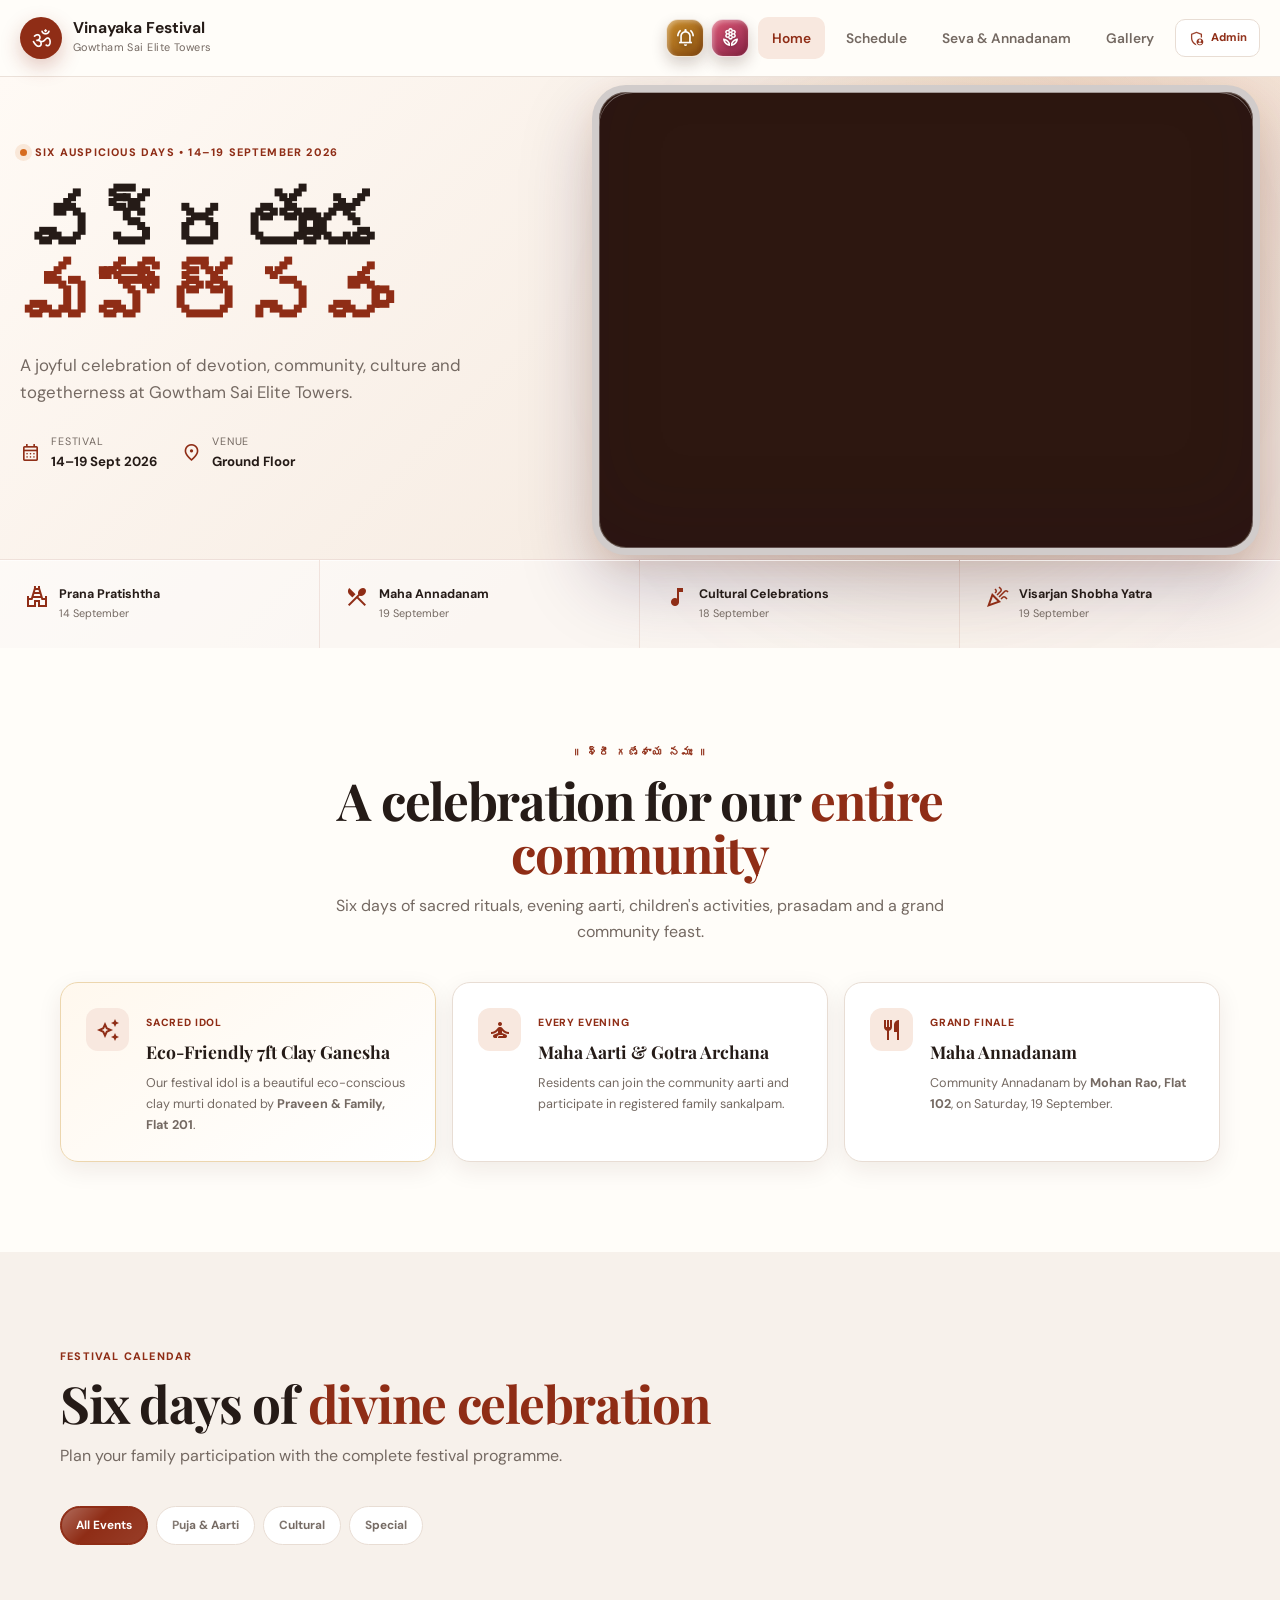
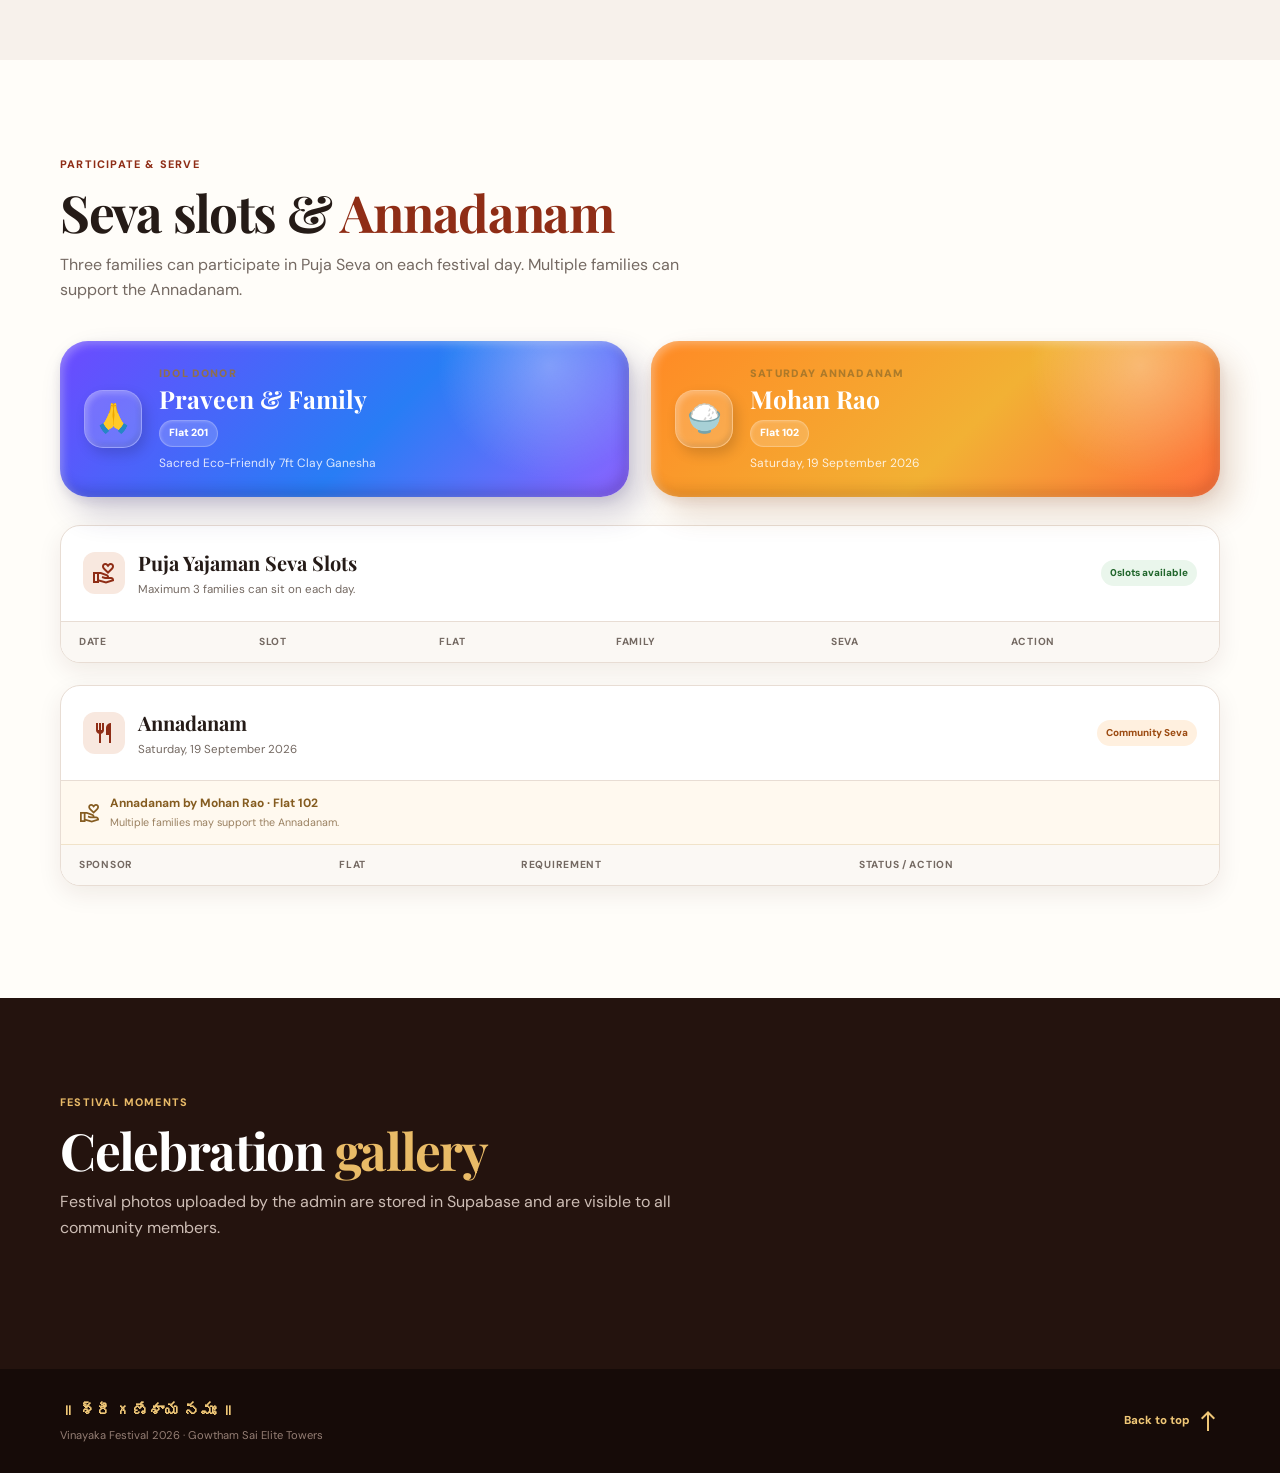
==== index.html @ fa771aa9 "new fiels with old changes" ====
<!DOCTYPE html>
<html lang="en">
<head>
  <meta charset="UTF-8">
  <meta name="viewport" content="width=device-width, initial-scale=1.0">
  <meta name="theme-color" content="#8f2d16">
  <meta name="description" content="Vinayaka Festival 2026 — Gowtham Sai Elite Towers">
  <title>Vinayaka Festival 2026 | Gowtham Sai Elite Towers</title>

  <link rel="preconnect" href="https://fonts.googleapis.com">
  <link rel="preconnect" href="https://fonts.gstatic.com" crossorigin>

  <link href="https://fonts.googleapis.com/css2?family=DM+Sans:wght@400;500;600;700;800&family=Playfair+Display:wght@600;700;800&display=swap" rel="stylesheet">

  <link href="https://fonts.googleapis.com/css2?family=Material+Symbols+Outlined:opsz,wght,FILL,GRAD@20..48,300..700,0..1,0" rel="stylesheet">

  <link rel="stylesheet" href="style.css?v=20260907-4">

  <!-- Supabase -->
  <script src="https://cdn.jsdelivr.net/npm/@supabase/supabase-js@2"></script>
</head>

<body>

<div id="toastContainer" class="toast-container"></div>

<!-- ================= HEADER ================= -->

<header class="site-header" id="top">

  <div class="header-inner">

    <a class="brand" href="#home">
      <span class="brand-mark">ॐ</span>

      <span>
        <strong>Vinayaka Festival</strong>
        <small>Gowtham Sai Elite Towers</small>
      </span>
    </a>

    <nav class="desktop-nav">

      <div class="header-fx-controls" aria-label="Festival effects">
        <button id="templeBellBtn" class="festival-fx-btn bell-fx-btn" type="button" aria-label="Ring temple bell" title="Ring temple bell" onclick="ringTempleBell()">
          <span class="material-symbols-outlined">notifications_active</span>
          <span class="fx-tooltip">Ring Bell</span>
        </button>
        <button id="flowerBtn" class="festival-fx-btn flower-fx-btn" type="button" aria-label="Scatter flowers" title="Scatter flowers" onclick="scatterFlowers()">
          <span class="material-symbols-outlined">local_florist</span>
          <span class="fx-tooltip">Scatter Flowers</span>
        </button>
      </div>

      <a class="nav-link active" href="#home">Home</a>
      <a class="nav-link" href="#schedule">Schedule</a>
      <a class="nav-link" href="#puja-annadanam">Seva & Annadanam</a>
      <a class="nav-link" href="#gallery">Gallery</a>

      <button
        id="adminLoginBtn"
        class="admin-login-btn"
        type="button"
        onclick="openAdminLoginModal()">
        <span class="material-symbols-outlined">admin_panel_settings</span>
        Admin
      </button>

      <button
        id="adminLogoutBtn"
        class="admin-login-btn admin-logout"
        type="button"
        onclick="adminLogout()"
        style="display:none;">
        <span class="material-symbols-outlined">logout</span>
        Logout
      </button>

    </nav>

    <button
      id="mobileMenuBtn"
      class="icon-btn mobile-menu-btn"
      type="button"
      aria-label="Open menu"
      aria-expanded="false">

      <span id="menuIcon" class="material-symbols-outlined">menu</span>

    </button>

  </div>

  <div id="mobileDrawer" class="mobile-drawer">

    <a href="#home">Home</a>
    <a href="#schedule">Schedule</a>
    <a href="#puja-annadanam">Seva & Annadanam</a>
    <a href="#gallery">Gallery</a>

    <button
      id="mobileAdminBtn"
      class="mobile-admin-btn"
      onclick="openAdminLoginModal()">

      <span class="material-symbols-outlined">admin_panel_settings</span>
      Admin Login

    </button>

  </div>

</header>


<!-- ================= MAIN ================= -->

<main>

<!-- ================= HERO ================= -->

<section id="home" class="hero-section">

  <div class="hero-shell">

    <div class="hero-copy">

      <span class="eyebrow">
        <span class="live-dot"></span>
        Six auspicious days • 14–19 September 2026
      </span>

      <h1>
        వక్రతుండ
        <span>మహోత్సవం</span>
      </h1>

      <p class="hero-lead">
        A joyful celebration of devotion, community, culture and togetherness
        at Gowtham Sai Elite Towers.
      </p>

      <div class="hero-info-row">

        <div class="hero-info">
          <span class="material-symbols-outlined">calendar_month</span>

          <div>
            <small>Festival</small>
            <strong>14–19 Sept 2026</strong>
          </div>
        </div>

        <div class="hero-info">
          <span class="material-symbols-outlined">location_on</span>

          <div>
            <small>Venue</small>
            <strong>Ground Floor</strong>
          </div>
        </div>

      </div>



    </div>


    <div class="hero-visual">

      <div class="hero-glow"></div>

      <div class="slideshow" aria-label="Festival highlights">

        <div id="slideshowTrack" class="slideshow-track"></div>

        <button
          id="slideshowPrev"
          class="slide-control prev"
          type="button"
          aria-label="Previous slide">

          <span class="material-symbols-outlined">chevron_left</span>

        </button>

        <button
          id="slideshowNext"
          class="slide-control next"
          type="button"
          aria-label="Next slide">

          <span class="material-symbols-outlined">chevron_right</span>

        </button>

        <div id="slideshowDots" class="slideshow-dots"></div>

      </div>

    </div>

  </div>


  <div class="hero-strip">

    <div>
      <span class="material-symbols-outlined">temple_hindu</span>
      <strong>Prana Pratishtha</strong>
      <small>14 September</small>
    </div>

    <div>
      <span class="material-symbols-outlined">local_dining</span>
      <strong>Maha Annadanam</strong>
      <small>19 September</small>
    </div>

    <div>
      <span class="material-symbols-outlined">music_note</span>
      <strong>Cultural Celebrations</strong>
      <small>18 September</small>
    </div>

    <div>
      <span class="material-symbols-outlined">celebration</span>
      <strong>Visarjan Shobha Yatra</strong>
      <small>19 September</small>
    </div>

  </div>

</section>


<!-- ================= INTRO ================= -->

<section id="festival-intro" class="intro-section section">

  <div class="section-heading centered">

    <span class="section-kicker">
      ॥ శ్రీ గణేశాయ నమః ॥
    </span>

    <h2>
      A celebration for our
      <em>entire community</em>
    </h2>

    <p>
      Six days of sacred rituals, evening aarti, children's activities,
      prasadam and a grand community feast.
    </p>

  </div>


  <div class="feature-grid">

    <article class="feature-card featured">

      <div class="feature-icon">
        <span class="material-symbols-outlined">auto_awesome</span>
      </div>

      <div>

        <span class="card-label">Sacred Idol</span>

        <h3>Eco-Friendly 7ft Clay Ganesha</h3>

        <p>
          Our festival idol is a beautiful eco-conscious clay murti
          donated by <strong>Praveen & Family, Flat 201</strong>.
        </p>

      </div>

    </article>


    <article class="feature-card">

      <div class="feature-icon">
        <span class="material-symbols-outlined">self_improvement</span>
      </div>

      <div>

        <span class="card-label">Every Evening</span>

        <h3>Maha Aarti & Gotra Archana</h3>

        <p>
          Residents can join the community aarti and participate
          in registered family sankalpam.
        </p>

      </div>

    </article>


    <article class="feature-card">

      <div class="feature-icon">
        <span class="material-symbols-outlined">restaurant</span>
      </div>

      <div>

        <span class="card-label">Grand Finale</span>

        <h3>Maha Annadanam</h3>

        <p>
          Community Annadanam by
          <strong>Mohan Rao, Flat 102</strong>,
          on Saturday, 19 September.
        </p>

      </div>

    </article>

  </div>

</section>


<!-- ================= SCHEDULE ================= -->

<section id="schedule" class="section section-tinted">

  <div class="section-heading">

    <span class="section-kicker">Festival calendar</span>

    <h2>
      Six days of
      <em>divine celebration</em>
    </h2>

    <p>
      Plan your family participation with the complete festival programme.
    </p>

  </div>


  <div class="schedule-filters">

    <button
      class="schedule-filter-btn active"
      data-filter="all"
      onclick="filterSchedule('all')">
      All Events
    </button>

    <button
      class="schedule-filter-btn"
      data-filter="puja"
      onclick="filterSchedule('puja')">
      Puja & Aarti
    </button>

    <button
      class="schedule-filter-btn"
      data-filter="cultural"
      onclick="filterSchedule('cultural')">
      Cultural
    </button>

    <button
      class="schedule-filter-btn"
      data-filter="special"
      onclick="filterSchedule('special')">
      Special
    </button>

  </div>


  <div id="scheduleCardsContainer" class="schedule-grid"></div>

</section>


<!-- ================= SEVA ================= -->

<section id="puja-annadanam" class="section">

  <div class="section-heading">

    <span class="section-kicker">Participate & serve</span>

    <h2>
      Seva slots &
      <em>Annadanam</em>
    </h2>

    <p>
      Three families can participate in Puja Seva on each festival day.
      Multiple families can support the Annadanam.
    </p>

  </div>


  <!-- HONOURS -->

  <div class="honour-grid">

    <div
      class="honour-card honour-card-idol"
      role="group"
      aria-label="Idol Donor">

      <span class="honour-card-shine" aria-hidden="true"></span>
      <span class="honour-card-orbit" aria-hidden="true"></span>
      <span class="honour-icon">🙏</span>

      <span class="honour-content">
        <small>Idol Donor</small>
        <strong>Praveen & Family</strong>
        <span class="honour-flat">Flat 201</span>
        <span class="honour-description">Sacred Eco-Friendly 7ft Clay Ganesha</span>
      </span>

    </div>


    <button
      class="honour-card honour-card-annadanam"
      type="button"
      onclick="document.getElementById('puja-annadanam')?.scrollIntoView({behavior:'smooth'})"
      aria-label="View Saturday Annadanam details">

      <span class="honour-card-shine" aria-hidden="true"></span>
      <span class="honour-card-orbit" aria-hidden="true"></span>
      <span class="honour-icon">🍚</span>

      <span class="honour-content">
        <small>Saturday Annadanam</small>
        <strong>Mohan Rao</strong>
        <span class="honour-flat">Flat 102</span>
        <span class="honour-description">Saturday, 19 September 2026</span>
      </span>


    </button>

  </div>


  <!-- PUJA -->

  <div class="content-panel">

    <div class="panel-heading">

      <div class="panel-heading-text">

        <span class="panel-icon">
          <span class="material-symbols-outlined">
            volunteer_activism
          </span>
        </span>

        <div>

          <h3>Puja Yajaman Seva Slots</h3>

          <p>
            Maximum 3 families can sit on each day.
          </p>

        </div>

      </div>

      <span class="count-pill">

        <span id="availableSlotCount">0</span>

        slots available

      </span>

    </div>


    <div class="table-wrap">

      <table class="data-table">

        <thead>

          <tr>
            <th>Date</th>
            <th>Slot</th>
            <th>Flat</th>
            <th>Family</th>
            <th>Seva</th>
            <th>Action</th>
          </tr>

        </thead>

        <tbody id="yajamanTableBody"></tbody>

      </table>

    </div>

  </div>


  <!-- ANNADANAM -->

  <div class="content-panel annadanam-panel">

    <div class="panel-heading">

      <div class="panel-heading-text">

        <span class="panel-icon">
          <span class="material-symbols-outlined">
            restaurant
          </span>
        </span>

        <div>

          <h3>Annadanam</h3>

          <p>
            Saturday, 19 September 2026
          </p>

        </div>

      </div>

      <span class="saffron-pill">
        Community Seva
      </span>

    </div>


    <div class="annadanam-banner">

      <div>

        <span class="material-symbols-outlined">
          volunteer_activism
        </span>

        <div>

          <strong>
            Annadanam by Mohan Rao · Flat 102
          </strong>

          <small>
            Multiple families may support the Annadanam.
          </small>

        </div>

      </div>

    </div>


    <div class="table-wrap">

      <table class="data-table">

        <thead>

          <tr>
            <th>Sponsor</th>
            <th>Flat</th>
            <th>Requirement</th>
            <th>Status / Action</th>
          </tr>

        </thead>

        <tbody id="annadanamTableBody"></tbody>

      </table>

    </div>

  </div>

</section>


<!-- ================= GALLERY ================= -->

<section id="gallery" class="section section-dark">

  <div class="section-heading light">

    <span class="section-kicker">
      Festival moments
    </span>

    <h2>
      Celebration
      <em>gallery</em>
    </h2>

    <p>
      Festival photos uploaded by the admin are stored in Supabase
      and are visible to all community members.
    </p>

  </div>


  <div id="adminToolbar" class="gallery-toolbar" style="display:none;">

    <button
      class="btn btn-light"
      type="button"
      onclick="openPhotoUploadModal()">

      <span class="material-symbols-outlined">
        add_photo_alternate
      </span>

      Add Festival Photo

    </button>


    <button
      class="btn btn-outline-light"
      type="button"
      onclick="openCarouselModal()">

      <span class="material-symbols-outlined">
        view_carousel
      </span>

      Manage Hero Slides

    </button>

  </div>


  <div id="galleryGrid" class="gallery-grid"></div>

</section>

</main>


<!-- ================= FOOTER ================= -->

<footer class="site-footer">

  <div class="footer-inner">

    <div>

      <strong>
        ॥ శ్రీ గణేశాయ నమః ॥
      </strong>

      <p>
        Vinayaka Festival 2026 · Gowtham Sai Elite Towers
      </p>

    </div>

    <a href="#top" class="back-top">

      Back to top

      <span class="material-symbols-outlined">
        north
      </span>

    </a>

  </div>

</footer>


<!-- ================= ADMIN LOGIN MODAL ================= -->

<div id="adminLoginModal" class="modal">

  <div class="modal-card">

    <button
      class="modal-close"
      onclick="closeAdminLoginModal()">

      <span class="material-symbols-outlined">
        close
      </span>

    </button>


    <div class="modal-heading">

      <span class="modal-icon">🔐</span>

      <div>

        <h3>Admin Login</h3>

        <p>
          Festival administrator access
        </p>

      </div>

    </div>


    <form onsubmit="adminLogin(event)">

      <label>

        Email

        <input
          id="adminEmail"
          type="email"
          autocomplete="username"
          placeholder="Admin email"
          required>

      </label>


      <label>

        Password

        <input
          id="adminPassword"
          type="password"
          autocomplete="current-password"
          placeholder="Password"
          required>

      </label>


      <div class="modal-actions">

        <button
          class="btn btn-primary"
          type="submit">

          <span class="material-symbols-outlined">
            login
          </span>

          Login

        </button>

      </div>

    </form>

  </div>

</div>


<!-- ================= PUJA MODAL ================= -->

<div id="slotModal" class="modal">

  <div class="modal-card">

    <button
      class="modal-close"
      onclick="closeSlotModal()">

      <span class="material-symbols-outlined">
        close
      </span>

    </button>


    <div class="modal-heading">

      <span class="modal-icon">🙏</span>

      <div>

        <h3 id="slotModalTitle">
          Book Puja Seva
        </h3>

        <p>
          Maximum 3 families per day
        </p>

      </div>

    </div>


    <form onsubmit="saveSlotDetails(event)">

      <input
        type="hidden"
        id="slotIdInput">


      <label>

        Seva Date

        <select
          id="slotDateInput"
          required>
        </select>

      </label>


      <label>

        Slot

        <select
          id="slotNumberInput"
          required>

          <option value="1">Slot 1</option>
          <option value="2">Slot 2</option>
          <option value="3">Slot 3</option>

        </select>

      </label>


      <div class="form-grid">

        <label>

          Flat Number

          <input
            id="flatNumberInput"
            placeholder="e.g. 203"
            required>

        </label>


        <label>

          Family / Yajaman

          <input
            id="familyYajamanInput"
            placeholder="Family name"
            required>

        </label>

      </div>


      <label>

        Seva Preference

        <input
          id="sevaPreferenceInput"
          placeholder="Puja / Sankalpam"
          required>

      </label>


      <label>

        Gotram
        <span class="optional">(optional)</span>

        <input
          id="gotramInput"
          placeholder="e.g. Kasyapa Gotram">

      </label>


      <div class="modal-actions">

        <button
          type="button"
          class="btn btn-danger-outline"
          onclick="clearSlotBooking()"
          id="clearSlotBtn"
          style="display:none;">

          Mark Vacant

        </button>


        <button
          class="btn btn-primary"
          type="submit">

          Save Booking

        </button>

      </div>

    </form>

  </div>

</div>


<!-- ================= ANNADANAM MODAL ================= -->

<div id="annadanamModal" class="modal">

  <div class="modal-card">

    <button
      class="modal-close"
      onclick="closeAnnadanamModal()">

      <span class="material-symbols-outlined">
        close
      </span>

    </button>


    <div class="modal-heading">

      <span class="modal-icon">🍚</span>

      <div>

        <h3>
          Support Annadanam
        </h3>

        <p>
          Saturday, 19 September 2026
        </p>

      </div>

    </div>


    <form onsubmit="saveAnnadanamSponsorship(event)">

      <input
        type="hidden"
        id="annadanamSlotIdInput">


      <label>

        Flat Number

        <input
          id="annadanamFlatInput"
          placeholder="e.g. 203"
          required>

      </label>


      <label>

        Family / Sponsor

        <input
          id="annadanamDonorInput"
          placeholder="Family or sponsor name"
          required>

      </label>


      <label>

        Notes
        <span class="optional">(optional)</span>

        <input
          id="annadanamNotesInput"
          placeholder="Food item / contribution">

      </label>


      <div class="modal-actions">

        <button
          class="btn btn-primary"
          type="submit">

          Confirm Support

        </button>

      </div>

    </form>

  </div>

</div>


<!-- ================= GALLERY LIGHTBOX ================= -->

<div id="galleryModal" class="modal lightbox-modal">

  <div class="lightbox-card">

    <button
      class="modal-close"
      onclick="closeLightbox()">

      <span class="material-symbols-outlined">
        close
      </span>

    </button>


    <img
      id="modalImg"
      src=""
      alt="">


    <div class="lightbox-caption">

      <strong id="modalTitle"></strong>

      <button
        id="deleteLightboxBtn"
        class="btn btn-danger-outline"
        onclick="deleteCurrentLightboxPhoto()"
        style="display:none;">

        Remove Photo

      </button>

    </div>

  </div>

</div>


<!-- ================= PHOTO UPLOAD ================= -->

<div id="photoUploadModal" class="modal">

  <div class="modal-card">

    <button
      class="modal-close"
      onclick="closePhotoUploadModal()">

      <span class="material-symbols-outlined">
        close
      </span>

    </button>


    <div class="modal-heading">

      <span class="modal-icon">📷</span>

      <div>

        <h3>Add Festival Photo</h3>

        <p>
          Uploaded photos are visible to all members.
        </p>

      </div>

    </div>


    <form onsubmit="handlePhotoUpload(event)">

      <label>

        Photo

        <input
          id="photoFileInput"
          type="file"
          accept="image/jpeg,image/png,image/webp,image/gif"
          required>

      </label>


      <label>

        Photo title

        <input
          id="photoTitleInput"
          placeholder="Festival moment"
          required>

      </label>


      <label>

        Category

        <select id="photoTagSelect">

          <option>Festival</option>
          <option>Decorations</option>
          <option>Aarti</option>
          <option>Cultural</option>
          <option>Prasadam</option>
          <option>Annadanam</option>
          <option>Visarjan</option>

        </select>

      </label>


      <div class="upload-note">

        <span class="material-symbols-outlined">
          cloud_upload
        </span>

        <span>
          Maximum recommended size: 5 MB per image.
        </span>

      </div>


      <div class="modal-actions">

        <button
          class="btn btn-primary"
          type="submit">

          Upload Photo

        </button>

      </div>

    </form>

  </div>

</div>


<!-- ================= CAROUSEL MANAGER ================= -->

<div id="carouselModal" class="modal">

  <div class="modal-card modal-wide">

    <button
      class="modal-close"
      onclick="closeCarouselModal()">

      <span class="material-symbols-outlined">
        close
      </span>

    </button>


    <div class="modal-heading">

      <span class="modal-icon">🎞️</span>

      <div>

        <h3>Hero Carousel Manager</h3>

        <p>
          Add and remove the images displayed in the hero carousel.
        </p>

      </div>

    </div>


    <div class="modal-tabs">

      <button
        id="tabBtnAddSlide"
        class="modal-tab active"
        onclick="switchCarouselTab('add')">

        Add Slide

      </button>


      <button
        id="tabBtnListSlides"
        class="modal-tab"
        onclick="switchCarouselTab('list')">

        Current Slides

        <span id="carouselSlideCount">
          0
        </span>

      </button>

    </div>


    <div id="tabAddSlideContent">

      <form id="carouselSlideForm" onsubmit="handleCarouselSlideUpload(event)">

        <label>
          Slide image
          <input
            id="carouselFileInput"
            type="file"
            accept="image/jpeg,image/png,image/webp,image/gif"
            required>
        </label>

        <div class="upload-note">
          <span class="material-symbols-outlined">
            cloud_upload
          </span>
          <span>
            The image will be uploaded to Supabase Storage and shared with all community members.
            Carousel slides contain images only — no text or buttons are shown on the image.
          </span>
        </div>

        <div class="modal-actions">
          <button
            class="btn btn-primary"
            type="submit">
            <span class="material-symbols-outlined">
              add_photo_alternate
            </span>
            Upload & Add Slide
          </button>
        </div>

      </form>

    </div>


    <div
      id="tabListSlidesContent"
      style="display:none;">

      <div
        id="carouselSlidesList"
        class="carousel-slides-list">
      </div>

    </div>

  </div>

</div>


<script src="script.js?v=20260907-6"></script>

</body>
</html>
---- style.css ----
/* =========================================================
   VINAYAKA FESTIVAL 2026
   Gowtham Sai Elite Towers
   Modern Responsive Festival Portal
   ========================================================= */

:root {
  --primary: #8f2d16;
  --primary-dark: #671c0e;
  --primary-soft: #f8e8df;

  --saffron: #d66b1f;
  --gold: #c5963e;
  --gold-soft: #fbf3df;

  --crimson: #a5232b;

  --ink: #251b17;
  --muted: #746962;

  --surface: #fffdf9;
  --surface-2: #f7f1eb;
  --surface-3: #eee5dd;

  --border: #e8ddd4;
  --white: #ffffff;

  --success: #21662c;
  --success-soft: #eaf6ec;

  --danger: #a32929;

  --shadow-sm: 0 8px 24px rgba(59, 31, 18, .08);
  --shadow-md: 0 18px 50px rgba(59, 31, 18, .12);
  --shadow-lg: 0 30px 90px rgba(30, 15, 8, .22);

  --radius-sm: 10px;
  --radius-md: 18px;
  --radius-lg: 28px;

  --font-body: "DM Sans", system-ui, sans-serif;
  --font-display: "Playfair Display", Georgia, serif;
}


/* =========================================================
   RESET
   ========================================================= */

* {
  box-sizing: border-box;
}

html {
  scroll-behavior: smooth;
  scroll-padding-top: 78px;
}

body {
  margin: 0;
  background: var(--surface);
  color: var(--ink);
  font-family: var(--font-body);
  line-height: 1.6;
  overflow-x: hidden;
}

body.modal-open {
  overflow: hidden;
}

img {
  max-width: 100%;
  display: block;
}

button,
input,
select {
  font: inherit;
}

button,
a {
  -webkit-tap-highlight-color: transparent;
}

a {
  color: inherit;
  text-decoration: none;
}

button {
  cursor: pointer;
}

::selection {
  background: var(--primary);
  color: #fff;
}


/* =========================================================
   HEADER
   ========================================================= */

.site-header {
  position: sticky;
  top: 0;
  z-index: 1000;
  background: rgba(255, 253, 249, .94);
  border-bottom: 1px solid rgba(232, 221, 212, .85);
  backdrop-filter: blur(18px);
}

.header-inner {
  width: min(1240px, calc(100% - 40px));
  height: 76px;
  margin: auto;

  display: flex;
  align-items: center;
  justify-content: space-between;
}

.brand {
  display: flex;
  align-items: center;
  gap: 11px;
}

.brand-mark {
  width: 42px;
  height: 42px;
  border-radius: 50%;

  display: grid;
  place-items: center;

  background: var(--primary);
  color: #fff;

  font-family: var(--font-display);
  font-size: 23px;

  box-shadow: 0 8px 20px rgba(143, 45, 22, .25);
}

.brand strong {
  display: block;
  font-size: .98rem;
  line-height: 1.1;
}

.brand small {
  display: block;
  margin-top: 3px;
  color: var(--muted);
  font-size: .68rem;
  letter-spacing: .04em;
}

.desktop-nav {
  display: flex;
  align-items: center;
  gap: 7px;
}

.nav-link {
  position: relative;

  padding: 10px 14px;
  border-radius: 10px;

  color: var(--muted);
  font-weight: 600;
  font-size: .86rem;

  transition: .2s ease;
}

.nav-link:hover,
.nav-link.active {
  color: var(--primary);
  background: var(--primary-soft);
}

.admin-login-btn {
  min-height: 38px;

  display: inline-flex;
  align-items: center;
  gap: 6px;

  padding: 8px 12px;

  border: 1px solid var(--border);
  border-radius: 10px;

  background: #fff;
  color: var(--primary);

  font-size: .7rem;
  font-weight: 800;
}

.admin-login-btn:hover {
  background: var(--primary-soft);
}

.admin-login-btn .material-symbols-outlined {
  font-size: 17px;
}

.admin-logout {
  color: var(--danger);
}

.icon-btn {
  border: 0;
  background: transparent;
}

.mobile-menu-btn {
  display: none !important;
}

.mobile-drawer {
  display: none;
}


/* =========================================================
   HERO
   ========================================================= */

.hero-section {
  position: relative;
  overflow: hidden;

  background:
    radial-gradient(
      circle at 85% 10%,
      rgba(214, 107, 31, .13),
      transparent 30%
    ),
    linear-gradient(
      135deg,
      #fffaf5 0%,
      #f7ede4 55%,
      #f3e3d8 100%
    );
}

.hero-shell {
  width: min(1240px, calc(100% - 40px));

  min-height: 0;
  margin: auto;

  display: grid;
  grid-template-columns: .88fr 1.12fr;
  gap: 48px;

  align-items: center;

  padding: 24px 0 14px;
}

.hero-copy {
  position: relative;
  z-index: 2;
}

.eyebrow,
.section-kicker {
  display: inline-flex;
  align-items: center;
  gap: 8px;

  color: var(--primary);

  font-weight: 800;
  text-transform: uppercase;
  letter-spacing: .11em;
  font-size: .68rem;
}

.live-dot {
  width: 7px;
  height: 7px;
  border-radius: 50%;

  background: var(--saffron);

  box-shadow:
    0 0 0 5px rgba(214, 107, 31, .12);
}

.hero-copy h1 {
  font-family: var(--font-display);

  font-size: clamp(3.2rem, 6vw, 5.8rem);
  line-height: .95;

  letter-spacing: -.045em;

  margin: 22px 0 20px;

  max-width: 700px;
}

.hero-copy h1 span {
  color: var(--primary);
  display: block;
}

.hero-lead {
  color: var(--muted);

  font-size: 1.05rem;

  max-width: 560px;

  margin: 0 0 28px;
}

.hero-info-row {
  display: flex;
  gap: 24px;
  flex-wrap: wrap;

  margin-bottom: 30px;
}

.hero-info {
  display: flex;
  gap: 10px;
  align-items: center;
}

.hero-info > span {
  color: var(--primary);
  font-size: 21px;
}

.hero-info small {
  display: block;

  color: var(--muted);

  font-size: .67rem;

  text-transform: uppercase;
  letter-spacing: .08em;
}

.hero-info strong {
  display: block;
  font-size: .83rem;
}

.hero-actions {
  display: flex;
  flex-wrap: wrap;
  gap: 10px;
}


/* =========================================================
   BUTTONS
   ========================================================= */

.btn {
  border: 1px solid transparent;
  border-radius: 12px;

  min-height: 44px;

  padding: 11px 17px;

  display: inline-flex;
  align-items: center;
  justify-content: center;
  gap: 8px;

  font-weight: 800;
  font-size: .8rem;

  cursor: pointer;

  transition: .2s ease;
}

.btn:hover {
  transform: translateY(-1px);
}

.btn-primary {
  background: var(--primary);
  color: #fff;

  box-shadow:
    0 10px 24px rgba(143, 45, 22, .2);
}

.btn-primary:hover {
  background: var(--primary-dark);
}

.btn-light {
  background: #fff;
  color: var(--primary);
  border-color: var(--border);
}

.btn-outline-light {
  color: #fff;
  border-color: rgba(255, 255, 255, .35);
  background: transparent;
}

.btn-outline-light:hover {
  background: rgba(255, 255, 255, .08);
}

.btn-danger-outline {
  color: var(--danger);
  border-color: #e9c4c4;
  background: #fff;
}

.btn-danger-outline:hover {
  background: #fff4f4;
}


/* =========================================================
   HERO SLIDESHOW
   ========================================================= */

.hero-visual {
  position: relative;
}

.hero-glow {
  position: absolute;

  width: 420px;
  height: 420px;

  background: rgba(197, 150, 62, .2);

  filter: blur(80px);

  border-radius: 50%;

  top: 10%;
  left: 20%;
}

.slideshow {
  position: relative;

  height: 470px;

  border-radius: 34px;

  overflow: hidden;

  box-shadow: var(--shadow-lg);

  background: #2d1710;

  border: 7px solid rgba(255, 255, 255, .78);
}

.slideshow-track {
  width: 100%;
  height: 100%;

  position: relative;
}

.slide {
  position: absolute;
  inset: 0;

  opacity: 0;

  transition: opacity .7s ease;

  pointer-events: none;
}

.slide.active {
  opacity: 1;
  pointer-events: auto;
}

.slide img {
  width: 100%;
  height: 100%;

  object-fit: cover;
}

.slide::after {
  content: "";

  position: absolute;
  inset: 0;

  background:
    linear-gradient(
      180deg,
      rgba(20, 8, 3, .03) 25%,
      rgba(20, 8, 3, .84) 100%
    );
}

.slide-overlay {
  position: absolute;

  z-index: 2;

  left: 30px;
  right: 30px;
  bottom: 30px;

  display: flex;

  align-items: flex-end;
  justify-content: space-between;

  gap: 20px;

  color: #fff;
}

.slide-caption-tag {
  color: #ffd98e;

  font-size: .67rem;

  font-weight: 800;

  text-transform: uppercase;
  letter-spacing: .09em;
}

.slide-title {
  font-family: var(--font-display);

  font-size: clamp(1.45rem, 3vw, 2.3rem);

  line-height: 1.08;

  margin: 7px 0 0;

  max-width: 560px;
}

.btn-primary-action {
  display: inline-flex;
  align-items: center;
  gap: 7px;

  background: #fff;
  color: var(--primary);

  padding: 10px 13px;

  border-radius: 10px;

  font-size: .74rem;
  font-weight: 800;

  white-space: nowrap;
}

.slide-control {
  position: absolute;

  z-index: 4;

  top: 50%;

  transform: translateY(-50%);

  width: 40px;
  height: 40px;

  border: 1px solid rgba(255,255,255,.25);

  border-radius: 50%;

  color: #fff;

  background: rgba(20,10,5,.32);

  display: grid;
  place-items: center;

  cursor: pointer;

  backdrop-filter: blur(10px);
}

.slide-control:hover {
  background: rgba(20,10,5,.65);
}

.slide-control.prev {
  left: 16px;
}

.slide-control.next {
  right: 16px;
}

.slideshow-dots {
  position: absolute;

  z-index: 5;

  left: 50%;
  bottom: 14px;

  transform: translateX(-50%);

  display: flex;
  gap: 5px;
}

.dot {
  width: 7px;
  height: 7px;

  padding: 0;

  border: 0;

  border-radius: 20px;

  background: rgba(255,255,255,.45);

  cursor: pointer;

  transition: .25s;
}

.dot.active {
  width: 24px;
  background: #fff;
}


/* =========================================================
   HERO STRIP
   ========================================================= */

.hero-strip {
  border-top: 1px solid rgba(143,45,22,.12);

  background: rgba(255,255,255,.55);

  display: grid;

  grid-template-columns: repeat(4,1fr);
}

.hero-strip > div {
  min-height: 88px;

  padding: 18px 25px;

  display: grid;

  grid-template-columns: auto 1fr;

  column-gap: 10px;

  align-content: center;

  border-right: 1px solid rgba(143,45,22,.1);
}

.hero-strip > div:last-child {
  border-right: 0;
}

.hero-strip .material-symbols-outlined {
  grid-row: span 2;

  color: var(--primary);
}

.hero-strip strong {
  font-size: .78rem;
}

.hero-strip small {
  color: var(--muted);
  font-size: .68rem;
}


/* =========================================================
   SECTIONS
   ========================================================= */

.section {
  padding: 90px 0;
}

.section > * {
  width: min(1160px, calc(100% - 40px));

  margin-left: auto;
  margin-right: auto;
}

.section-tinted {
  background: var(--surface-2);
}

.section-dark {
  background: #24130e;
  color: #fff;
}

.section-heading {
  margin-bottom: 38px;
}

.section-heading.centered {
  text-align: center;
  max-width: 760px;
}

.section-heading h2 {
  font-family: var(--font-display);

  font-size: clamp(2rem, 4vw, 3.2rem);

  line-height: 1.05;

  letter-spacing: -.025em;

  margin: 10px 0 12px;
}

.section-heading h2 em {
  color: var(--primary);
  font-style: normal;
}

.section-heading p {
  color: var(--muted);

  margin: 0;

  max-width: 680px;
}

.section-heading.centered p {
  margin: auto;
}

.section-heading.light .section-kicker {
  color: #e8ba68;
}

.section-heading.light p {
  color: #cdbdb5;
}

.section-heading.light h2 em {
  color: #e9bb67;
}


/* =========================================================
   FEATURE CARDS
   ========================================================= */

.feature-grid {
  display: grid;

  grid-template-columns: repeat(3,1fr);

  gap: 16px;
}

.feature-card {
  padding: 25px;

  border: 1px solid var(--border);

  border-radius: var(--radius-md);

  background: #fff;

  display: flex;

  gap: 17px;

  box-shadow: var(--shadow-sm);
}

.feature-card.featured {
  background:
    linear-gradient(
      145deg,
      #fff8ee,
      #fff
    );

  border-color: #ecd6ae;
}

.feature-icon {
  flex: 0 0 43px;

  width: 43px;
  height: 43px;

  border-radius: 12px;

  display: grid;
  place-items: center;

  background: var(--primary-soft);

  color: var(--primary);
}

.card-label {
  font-size: .65rem;

  color: var(--primary);

  text-transform: uppercase;

  font-weight: 800;

  letter-spacing: .08em;
}

.feature-card h3 {
  font-family: var(--font-display);

  margin: 4px 0 7px;

  font-size: 1.1rem;
}

.feature-card p {
  margin: 0;

  color: var(--muted);

  font-size: .79rem;

  line-height: 1.65;
}


/* =========================================================
   SCHEDULE
   ========================================================= */

.schedule-filters {
  display: flex;

  gap: 8px;

  flex-wrap: wrap;

  margin-bottom: 25px;
}

.schedule-filter-btn {
  border: 1px solid var(--border);

  background: #fff;

  color: var(--muted);

  border-radius: 30px;

  padding: 9px 15px;

  font-weight: 700;

  font-size: .74rem;

  cursor: pointer;
}

.schedule-filter-btn.active {
  background: var(--primary);

  color: #fff;

  border-color: var(--primary);
}

.schedule-grid {
  display: grid;

  grid-template-columns: repeat(2,1fr);

  gap: 16px;
}

.schedule-card {
  position: relative;

  overflow: hidden;

  padding: 23px;

  background: #fff;

  border: 1px solid var(--border);

  border-radius: 18px;

  box-shadow: var(--shadow-sm);
}

.gold-accent-bar,
.card-accent-bar {
  width: 100%;
  height: 3px;

  background: var(--gold);
}

.card-accent-bar {
  background: var(--crimson);
}

.schedule-card.highlight-card {
  border-color: #e7c3b4;

  background:
    linear-gradient(
      145deg,
      #fff7f2,
      #fff
    );
}

.schedule-card-header {
  display: flex;

  justify-content: space-between;

  align-items: center;

  gap: 10px;

  flex-wrap: wrap;

  margin-bottom: 13px;
}

.schedule-day-badge,
.schedule-tag,
.count-pill,
.saffron-pill {
  display: inline-flex;

  align-items: center;

  border-radius: 30px;

  padding: 5px 9px;

  font-size: .62rem;

  font-weight: 800;
}

.badge-day-gold {
  background: var(--gold-soft);

  color: #85611e;
}

.badge-day-saffron {
  background: #fff0df;

  color: #a34d0f;
}

.badge-day-crimson {
  background: #fbe8e9;

  color: #9d252b;
}

.schedule-tag {
  color: var(--muted);

  background: var(--surface-2);
}

.schedule-card-title {
  font-family: var(--font-display);

  font-size: 1.28rem;

  margin: 0 0 13px;

  line-height: 1.2;
}

.schedule-meta {
  display: grid;

  gap: 7px;

  margin-bottom: 13px;
}

.meta-item {
  display: flex;

  align-items: flex-start;

  gap: 8px;

  color: var(--muted);

  font-size: .75rem;
}

.meta-item .material-symbols-outlined {
  color: var(--primary);

  font-size: 18px;
}

.meta-item strong {
  color: var(--ink);
}

.schedule-card-desc {
  color: var(--muted);

  font-size: .77rem;

  margin: 0;

  line-height: 1.65;
}


/* =========================================================
   HONOURS
   ========================================================= */

.honour-grid {
  display: grid;

  grid-template-columns: repeat(2,1fr);

  gap: 15px;

  margin-bottom: 28px;
}

.honour-card {
  display: flex;

  align-items: center;

  gap: 16px;

  padding: 20px;

  border: 1px solid #ead8b8;

  border-radius: 17px;

  background:
    linear-gradient(
      145deg,
      #fff9ee,
      #fff
    );
}

.honour-icon {
  width: 48px;
  height: 48px;

  border-radius: 50%;

  display: grid;
  place-items: center;

  background: var(--gold-soft);

  font-size: 22px;
}

.honour-card small {
  display: block;

  text-transform: uppercase;

  letter-spacing: .07em;

  color: #9b722a;

  font-weight: 800;

  font-size: .62rem;
}

.honour-card strong {
  display: block;

  font-family: var(--font-display);

  font-size: 1rem;

  margin: 2px 0;
}

.honour-card p {
  margin: 0;

  color: var(--muted);

  font-size: .72rem;
}


/* =========================================================
   PANELS / TABLES
   ========================================================= */

.content-panel {
  margin-bottom: 22px;

  border: 1px solid var(--border);

  border-radius: 20px;

  overflow: hidden;

  background: #fff;

  box-shadow: var(--shadow-sm);
}

.panel-heading {
  padding: 21px 22px;

  display: flex;

  align-items: center;

  justify-content: space-between;

  gap: 15px;

  border-bottom: 1px solid var(--border);
}

.panel-heading-text {
  display: flex;

  align-items: center;

  gap: 13px;
}

.panel-heading h3 {
  font-family: var(--font-display);

  margin: 0;

  font-size: 1.25rem;
}

.panel-heading p {
  color: var(--muted);

  font-size: .72rem;

  margin: 2px 0 0;
}

.panel-icon {
  width: 42px;
  height: 42px;

  flex: 0 0 42px;

  border-radius: 12px;

  display: grid;
  place-items: center;

  color: var(--primary);

  background: var(--primary-soft);
}

.count-pill {
  background: var(--success-soft);

  color: var(--success);

  white-space: nowrap;
}

.saffron-pill {
  background: #fff0df;

  color: #9c4b12;
}

.table-wrap {
  width: 100%;

  overflow-x: auto;
}

.data-table {
  width: 100%;

  border-collapse: collapse;

  min-width: 820px;
}

.data-table th {
  padding: 12px 18px;

  text-align: left;

  background: #fbf8f4;

  color: var(--muted);

  font-size: .64rem;

  text-transform: uppercase;

  letter-spacing: .07em;
}

.data-table td {
  padding: 15px 18px;

  border-top: 1px solid #eee6df;

  font-size: .76rem;

  vertical-align: middle;
}

.data-table tr:hover td {
  background: #fffaf5;
}

.row-vacant td {
  background: #fffdf9;
}

.badge-vacant,
.badge-confirmed {
  display: inline-flex;

  padding: 4px 7px;

  border-radius: 20px;

  font-size: .61rem;

  font-weight: 800;
}

.badge-vacant {
  background: #fff2df;

  color: #a85b17;
}

.badge-confirmed {
  background: var(--success-soft);

  color: var(--success);
}

.btn-slot-action {
  border: 1px solid var(--border);

  border-radius: 8px;

  padding: 7px 10px;

  display: inline-flex;

  align-items: center;

  gap: 4px;

  font-size: .67rem;

  font-weight: 800;

  cursor: pointer;
}

.btn-slot-book {
  color: var(--primary);

  background: var(--primary-soft);

  border-color: #efcfc2;
}

.btn-slot-edit {
  background: #fff;

  color: var(--muted);
}


/* =========================================================
   ANNADANAM
   ========================================================= */

.annadanam-banner {
  padding: 13px 18px;

  background: #fff9ef;

  border-bottom: 1px solid #f1e3c9;
}

.annadanam-banner > div {
  display: flex;

  align-items: center;

  gap: 9px;

  color: #855c20;
}

.annadanam-banner .material-symbols-outlined {
  font-size: 22px;
}

.annadanam-banner strong {
  display: block;

  font-size: .75rem;
}

.annadanam-banner small {
  display: block;

  font-size: .67rem;

  color: #9a8161;
}


/* =========================================================
   GALLERY
   ========================================================= */

.section-dark .gallery-toolbar {
  display: flex;

  justify-content: flex-end;

  gap: 9px;

  margin-top: -15px;

  margin-bottom: 24px;
}

.gallery-grid {
  display: grid;

  grid-template-columns: repeat(4,1fr);

  gap: 13px;
}

.gallery-card {
  position: relative;

  height: 260px;

  overflow: hidden;

  border-radius: 17px;

  cursor: pointer;

  background: #392017;

  border: 1px solid rgba(255,255,255,.08);
}

.gallery-card img {
  width: 100%;
  height: 100%;

  object-fit: cover;

  transition: transform .5s ease;
}

.gallery-card:hover img {
  transform: scale(1.06);
}

.gallery-card::after {
  content: "";

  position: absolute;
  inset: 0;

  background:
    linear-gradient(
      180deg,
      transparent 40%,
      rgba(0,0,0,.8)
    );

  pointer-events: none;
}

.gallery-overlay {
  position: absolute;

  z-index: 2;

  left: 15px;
  right: 15px;
  bottom: 14px;

  color: #fff;
}

.gallery-tag {
  color: #efc777;

  font-size: .6rem;

  text-transform: uppercase;

  font-weight: 800;

  letter-spacing: .08em;
}

.gallery-title {
  font-family: var(--font-display);

  font-size: 1rem;

  line-height: 1.15;

  margin: 4px 0 0;
}

.gallery-card-actions {
  position: absolute;

  z-index: 4;

  right: 8px;
  top: 8px;

  opacity: 0;

  transition: .2s;
}

.gallery-card:hover .gallery-card-actions,
.gallery-card:focus-within .gallery-card-actions {
  opacity: 1;
}

.btn-gallery-delete {
  width: 34px;
  height: 34px;

  border: 0;

  border-radius: 9px;

  color: #fff;

  background: rgba(110,20,15,.8);

  display: grid;
  place-items: center;

  cursor: pointer;
}


/* =========================================================
   FOOTER
   ========================================================= */

.site-footer {
  background: #160b08;

  color: #d6c5bd;

  padding: 28px 0;
}

.footer-inner {
  width: min(1160px,calc(100% - 40px));

  margin: auto;

  display: flex;

  justify-content: space-between;

  align-items: center;

  gap: 20px;
}

.footer-inner strong {
  color: #efc777;

  font-family: var(--font-display);
}

.footer-inner p {
  margin: 4px 0 0;

  font-size: .7rem;

  color: #947e74;
}

.back-top {
  display: flex;

  align-items: center;

  gap: 6px;

  color: #efc777;

  font-size: .72rem;

  font-weight: 800;
}


/* =========================================================
   MODALS
   ========================================================= */

.modal {
  position: fixed;

  inset: 0;

  z-index: 2000;

  display: none;

  align-items: center;
  justify-content: center;

  padding: 20px;

  background: rgba(22,9,5,.68);

  backdrop-filter: blur(8px);
}

.modal.open {
  display: flex;

  animation: fadeIn .18s ease;
}

@keyframes fadeIn {
  from {
    opacity: 0;
  }

  to {
    opacity: 1;
  }
}

.modal-card {
  position: relative;

  width: min(540px,100%);

  max-height: 90vh;

  overflow: auto;

  background: #fffdf9;

  border-radius: 22px;

  padding: 25px;

  box-shadow: var(--shadow-lg);
}

.modal-wide {
  width: min(720px,100%);
}

.modal-close {
  position: absolute;

  right: 14px;
  top: 14px;

  width: 35px;
  height: 35px;

  border: 0;

  border-radius: 50%;

  background: #f5eee8;

  color: var(--muted);

  display: grid;
  place-items: center;

  cursor: pointer;
}

.modal-heading {
  display: flex;

  align-items: center;

  gap: 13px;

  margin-bottom: 22px;

  padding-right: 35px;
}

.modal-icon {
  width: 46px;
  height: 46px;

  border-radius: 13px;

  display: grid;
  place-items: center;

  background: var(--primary-soft);

  font-size: 21px;
}

.modal-heading h3 {
  font-family: var(--font-display);

  font-size: 1.45rem;

  margin: 0;
}

.modal-heading p {
  color: var(--muted);

  font-size: .72rem;

  margin: 3px 0 0;
}

.modal-card form {
  display: grid;

  gap: 13px;
}

.modal-card label {
  display: grid;

  gap: 5px;

  font-size: .68rem;

  font-weight: 800;

  color: #544740;
}

.optional {
  color: #9c8c84;

  font-weight: 500;
}

.modal-card input,
.modal-card select {
  width: 100%;

  border: 1px solid var(--border);

  background: #fff;

  border-radius: 10px;

  padding: 10px 11px;

  outline: none;

  color: var(--ink);

  font-size: .77rem;
}

.modal-card input:focus,
.modal-card select:focus {
  border-color: var(--primary);

  box-shadow:
    0 0 0 3px rgba(143,45,22,.08);
}

.form-grid {
  display: grid;

  grid-template-columns: 1fr 1fr;

  gap: 12px;
}

.modal-actions {
  display: flex;

  justify-content: flex-end;

  gap: 8px;

  margin-top: 7px;
}

.modal-tabs {
  display: flex;

  gap: 4px;

  border-bottom: 1px solid var(--border);

  margin: -3px -25px 20px;

  padding: 0 25px;
}

.modal-tab {
  border: 0;

  background: transparent;

  color: var(--muted);

  padding: 10px 13px;

  cursor: pointer;

  font-weight: 800;

  font-size: .72rem;

  border-bottom: 2px solid transparent;
}

.modal-tab.active {
  color: var(--primary);

  border-bottom-color: var(--primary);
}

.carousel-slides-list {
  display: grid;

  gap: 9px;

  max-height: 390px;

  overflow: auto;
}

.carousel-slide-item {
  display: grid;

  grid-template-columns: 86px 1fr auto;

  align-items: center;

  gap: 11px;

  border: 1px solid var(--border);

  border-radius: 12px;

  padding: 8px;
}

.carousel-slide-thumb {
  width: 86px;
  height: 58px;

  border-radius: 7px;

  object-fit: cover;
}

.carousel-slide-title {
  font-size: .76rem;

  font-weight: 800;
}

.carousel-slide-tag {
  font-size: .63rem;

  color: var(--muted);

  margin-top: 2px;
}

.btn-remove-slide {
  border: 1px solid #edcaca;

  color: #a32929;

  background: #fff;

  border-radius: 8px;

  padding: 7px 9px;

  display: flex;

  align-items: center;

  gap: 4px;

  font-size: .62rem;

  font-weight: 800;

  cursor: pointer;
}

.upload-note {
  display: flex;

  align-items: center;

  gap: 8px;

  padding: 10px 12px;

  border-radius: 10px;

  background: var(--primary-soft);

  color: var(--primary);

  font-size: .68rem;

  line-height: 1.4;
}

.upload-note .material-symbols-outlined {
  font-size: 19px;
}


/* =========================================================
   LIGHTBOX
   ========================================================= */

.lightbox-modal {
  padding: 12px;
}

.lightbox-card {
  position: relative;

  max-width: min(1100px,100%);

  max-height: 94vh;

  border-radius: 18px;

  overflow: hidden;

  background: #140a07;

  box-shadow: var(--shadow-lg);
}

.lightbox-card > img {
  max-width: 90vw;

  max-height: 78vh;

  width: auto;

  height: auto;

  object-fit: contain;

  margin: auto;
}

.lightbox-card .modal-close {
  z-index: 3;

  background: rgba(0,0,0,.55);

  color: #fff;
}

.lightbox-caption {
  display: flex;

  justify-content: space-between;

  align-items: center;

  gap: 15px;

  padding: 12px 15px;

  color: #fff;

  font-size: .78rem;

  background: #1d0e09;
}


/* =========================================================
   TOAST
   ========================================================= */

.toast-container {
  position: fixed;

  z-index: 3000;

  right: 18px;
  bottom: 18px;

  display: grid;

  gap: 8px;

  max-width: min(380px,calc(100% - 36px));
}

.toast {
  display: flex;

  align-items: center;

  gap: 8px;

  padding: 11px 13px;

  border-radius: 11px;

  background: #25130e;

  color: #fff;

  box-shadow: var(--shadow-md);

  font-size: .73rem;

  animation: toastIn .25s ease;
}

.toast.success .material-symbols-outlined {
  color: #7de38a;
}

.toast.info .material-symbols-outlined {
  color: #efc777;
}

.toast.error .material-symbols-outlined {
  color: #ff8d8d;
}

@keyframes toastIn {
  from {
    transform: translateY(10px);
    opacity: 0;
  }

  to {
    transform: translateY(0);
    opacity: 1;
  }
}


/* =========================================================
   MOBILE
   ========================================================= */

@media (max-width: 980px) {

  .hero-shell {
    grid-template-columns: 1fr;

    padding-top: 18px;
    padding-bottom: 10px;
  }

  .hero-copy {
    text-align: center;
  }

  .hero-copy h1,
  .hero-lead {
    margin-left: auto;
    margin-right: auto;
  }

  .hero-info-row,
  .hero-actions {
    justify-content: center;
  }

  .hero-visual {
    width: min(720px,100%);

    margin: auto;
  }

  .feature-grid {
    grid-template-columns: 1fr;
  }

  .gallery-grid {
    grid-template-columns: repeat(2,1fr);
  }

  .desktop-nav {
    display: none;
  }

  .mobile-menu-btn {
    display: grid !important;

    place-items: center;
  }

  .mobile-drawer {
    display: none;

    background: rgba(255,253,249,.98);

    border-top: 1px solid var(--border);

    padding: 10px 20px 15px;
  }

  .mobile-drawer.open {
    display: grid;
  }

  .mobile-drawer a {
    padding: 11px;

    font-weight: 700;

    border-radius: 9px;
  }

  .mobile-drawer a:hover {
    background: var(--primary-soft);

    color: var(--primary);
  }

  .mobile-admin-btn {
    display: inline-flex;

    align-items: center;

    justify-content: center;

    gap: 7px;

    margin: 7px 11px 3px;

    padding: 11px;

    border: 1px solid var(--border);

    border-radius: 10px;

    background: var(--primary);

    color: #fff;

    font-size: .75rem;

    font-weight: 800;
  }
}


@media (max-width: 720px) {

  .header-inner,
  .hero-shell,
  .section > *,
  .footer-inner {
    width: min(100% - 28px,1160px);
  }

  .header-inner {
    height: 68px;
  }

  .brand-mark {
    width: 38px;
    height: 38px;

    font-size: 20px;
  }

  .brand strong {
    font-size: .88rem;
  }

  .hero-shell {
    padding: 14px 0 8px;

    min-height: auto;

    gap: 28px;
  }

  .hero-copy h1 {
    font-size: 3.05rem;
  }

  .hero-lead {
    font-size: .9rem;
  }

  .hero-info-row {
    display: grid;

    grid-template-columns: 1fr;

    gap: 11px;

    text-align: left;

    width: max-content;

    max-width: 100%;

    margin-left: auto;
    margin-right: auto;
  }

  .hero-actions {
    display: grid;
  }

  .slideshow {
    height: 380px;

    border-radius: 23px;

    border-width: 4px;
  }

  .slide-overlay {
    left: 19px;

    right: 19px;

    bottom: 24px;

    display: block;
  }

  .slide-title {
    font-size: 1.55rem;

    margin-bottom: 10px;
  }

  .slide-control {
    width: 35px;
    height: 35px;
  }

  .hero-strip {
    grid-template-columns: 1fr 1fr;
  }

  .hero-strip > div {
    min-height: 75px;

    padding: 12px;
  }

  .section {
    padding: 62px 0;
  }

  .section-heading h2 {
    font-size: 2.15rem;
  }

  .schedule-grid,
  .honour-grid {
    grid-template-columns: 1fr;
  }

  .panel-heading {
    align-items: flex-start;

    flex-direction: column;
  }

  .section-dark .gallery-toolbar {
    justify-content: flex-start;

    flex-wrap: wrap;
  }

  .gallery-grid {
    grid-template-columns: 1fr 1fr;
  }

  .gallery-card {
    height: 210px;
  }

  .footer-inner {
    flex-direction: column;

    align-items: flex-start;
  }

  .form-grid {
    grid-template-columns: 1fr;
  }

  .modal-card {
    padding: 20px;

    border-radius: 17px;
  }

  .modal-tabs {
    margin: -2px -20px 18px;

    padding: 0 20px;
  }

  .carousel-slide-item {
    grid-template-columns: 65px 1fr;
  }

  .carousel-slide-thumb {
    width: 65px;
    height: 48px;
  }

  .btn-remove-slide {
    grid-column: 2;

    justify-self: start;
  }

}


@media (max-width: 430px) {

  .hero-copy h1 {
    font-size: 2.65rem;
  }

  .slideshow {
    height: 330px;
  }

  .hero-strip {
    grid-template-columns: 1fr;
  }

  .hero-strip > div {
    border-right: 0;

    border-bottom: 1px solid rgba(143,45,22,.1);
  }

  .gallery-grid {
    grid-template-columns: 1fr;
  }

  .gallery-card {
    height: 240px;
  }

}


/* =========================================================
   MODERN 8D / AURORA UI UPGRADE
   ========================================================= */
:root {
  --8d-purple: #6d4aff;
  --8d-blue: #2f7df6;
  --8d-teal: #00a896;
  --8d-green: #35c46a;
  --8d-orange: #ff8a25;
  --8d-gold: #ffc857;
  --8d-shadow-dark: rgba(38, 26, 82, .24);
  --8d-shadow-soft: rgba(76, 63, 140, .16);
}

/* Deep layered button feel */
.btn,
.admin-login-btn,
.schedule-filter-btn,
.btn-slot-action,
.btn-primary-action,
.slide-control {
  position: relative;
  overflow: hidden;
  transform: translateZ(0);
  transition: transform .22s cubic-bezier(.2,.8,.2,1),
              box-shadow .22s ease,
              filter .22s ease;
}

.btn::before,
.admin-login-btn::before,
.schedule-filter-btn::before,
.btn-slot-action::before,
.btn-primary-action::before,
.slide-control::before {
  content: "";
  position: absolute;
  inset: 1px;
  border-radius: inherit;
  background: linear-gradient(135deg, rgba(255,255,255,.45), transparent 42%, rgba(255,255,255,.12));
  opacity: .65;
  pointer-events: none;
}

.btn:hover,
.admin-login-btn:hover,
.schedule-filter-btn:hover,
.btn-slot-action:hover,
.btn-primary-action:hover,
.slide-control:hover {
  transform: translateY(-3px) scale(1.015);
  filter: saturate(1.08) brightness(1.03);
}

.btn:active,
.admin-login-btn:active,
.schedule-filter-btn:active,
.btn-slot-action:active,
.btn-primary-action:active,
.slide-control:active {
  transform: translateY(1px) scale(.975);
}

.btn-primary {
  background: linear-gradient(135deg, #7b55ff 0%, #4b65e8 100%);
  box-shadow: 8px 10px 20px rgba(79, 66, 160, .23), inset 2px 2px 5px rgba(255,255,255,.28), inset -3px -4px 7px rgba(35,30,95,.18);
}

.btn-light {
  box-shadow: 7px 8px 18px rgba(46,38,86,.12), inset 2px 2px 5px rgba(255,255,255,.9), inset -3px -4px 7px rgba(54,44,100,.06);
}

/* Hero: richer depth */
.slideshow {
  box-shadow: 0 30px 70px rgba(46, 26, 73, .25), 0 10px 24px rgba(255, 169, 66, .13), inset 0 0 0 1px rgba(255,255,255,.28);
}

.slideshow::before {
  content: "";
  position: absolute;
  inset: 0;
  z-index: 6;
  pointer-events: none;
  border-radius: inherit;
  box-shadow: inset 0 1px 0 rgba(255,255,255,.38), inset 0 -30px 70px rgba(30,10,45,.12);
}

/* Modern cinematic slide motion. JS adds these classes briefly. */
.slide {
  opacity: 0;
  transform: scale(1.065) translate3d(2.5%, 0, 0);
  filter: blur(2px) saturate(.92);
  transition: opacity .65s ease, transform 1.15s cubic-bezier(.16,1,.3,1), filter .9s ease;
  will-change: opacity, transform, filter;
}

.slide.active {
  opacity: 1;
  transform: scale(1) translate3d(0,0,0);
  filter: blur(0) saturate(1.04);
}

.slide.is-leaving-next {
  transform: scale(.98) translate3d(-3%,0,0);
  opacity: 0;
}

.slide.is-entering-next {
  transform: scale(1.065) translate3d(3%,0,0);
}

.slide.is-leaving-prev {
  transform: scale(.98) translate3d(3%,0,0);
  opacity: 0;
}

.slide.is-entering-prev {
  transform: scale(1.065) translate3d(-3%,0,0);
}

.slide img {
  transform: scale(1.01);
  transition: transform 1.6s cubic-bezier(.16,1,.3,1);
}

.slide.active img {
  transform: scale(1.035);
}

.slide-control {
  width: 50px;
  height: 50px;
  border: 1px solid rgba(255,255,255,.38);
  background: rgba(255,255,255,.13);
  box-shadow: 5px 7px 18px rgba(0,0,0,.22), inset 2px 2px 7px rgba(255,255,255,.26), inset -3px -4px 8px rgba(0,0,0,.13);
}

.slide-control:hover {
  background: rgba(255,255,255,.23);
  box-shadow: 8px 10px 24px rgba(0,0,0,.27), 0 0 22px rgba(255,200,87,.18), inset 2px 2px 8px rgba(255,255,255,.32);
}

.slideshow-dots { gap: 8px; bottom: 18px; }
.dot {
  width: 9px;
  height: 9px;
  background: rgba(255,255,255,.42);
  border: 1px solid rgba(255,255,255,.42);
  box-shadow: 2px 3px 8px rgba(0,0,0,.18), inset 1px 1px 3px rgba(255,255,255,.25);
}
.dot.active {
  width: 30px;
  background: linear-gradient(90deg,#fff,#ffd36e);
  box-shadow: 0 0 14px rgba(255,211,110,.65);
}

/* =========================================================
   IDOL DONOR + ANNADANAM 8D BUTTON CARDS
   ========================================================= */
.honour-grid {
  gap: 22px;
}

.honour-card {
  --card-a: #6d4aff;
  --card-b: #287df5;
  --card-c: #8e63ff;
  position: relative;
  isolation: isolate;
  min-height: 150px;
  border: 0;
  border-radius: 28px;
  padding: 24px 62px 24px 24px;
  display: flex;
  align-items: center;
  gap: 17px;
  text-align: left;
  color: #fff;
  cursor: pointer;
  overflow: hidden;
  background:
    radial-gradient(circle at 86% 16%, rgba(255,255,255,.30), transparent 22%),
    linear-gradient(135deg, var(--card-a), var(--card-b) 56%, var(--card-c));
  box-shadow:
    12px 16px 30px rgba(46,39,102,.23),
    0 4px 12px rgba(46,39,102,.10),
    inset 3px 3px 9px rgba(255,255,255,.30),
    inset -5px -7px 13px rgba(28,24,84,.22);
  transform: perspective(900px) translateZ(0) rotateX(0) rotateY(0);
  transition: transform .35s cubic-bezier(.2,.8,.2,1), box-shadow .35s ease, filter .35s ease;
}

.honour-card-annadanam {
  --card-a: #ff8a25;
  --card-b: #f2b134;
  --card-c: #ff6f3c;
  box-shadow:
    12px 16px 30px rgba(133,72,23,.20),
    0 4px 12px rgba(133,72,23,.10),
    inset 3px 3px 9px rgba(255,255,255,.34),
    inset -5px -7px 13px rgba(117,51,12,.20);
}

.honour-card:hover {
  transform: perspective(900px) translateY(-8px) rotateX(2deg) rotateY(-2deg) scale(1.018);
  filter: saturate(1.12) brightness(1.04);
  box-shadow:
    18px 24px 40px rgba(46,39,102,.28),
    0 0 30px rgba(116,88,255,.20),
    inset 4px 4px 10px rgba(255,255,255,.34),
    inset -6px -8px 15px rgba(28,24,84,.20);
}

.honour-card-annadanam:hover {
  box-shadow:
    18px 24px 40px rgba(133,72,23,.27),
    0 0 30px rgba(255,163,56,.24),
    inset 4px 4px 10px rgba(255,255,255,.38),
    inset -6px -8px 15px rgba(117,51,12,.18);
}

.honour-card:active {
  transform: perspective(900px) translateY(-1px) scale(.985);
}

.honour-card-shine {
  position: absolute;
  inset: -60% -15%;
  z-index: -1;
  background: linear-gradient(110deg, transparent 40%, rgba(255,255,255,.28) 48%, transparent 56%);
  transform: translateX(-55%) rotate(7deg);
  transition: transform .8s ease;
}

.honour-card:hover .honour-card-shine {
  transform: translateX(55%) rotate(7deg);
}

/* “Explosion” spark layer on hover */
.honour-card-orbit,
.honour-card-orbit::before,
.honour-card-orbit::after {
  position: absolute;
  content: "";
  width: 7px;
  height: 7px;
  border-radius: 50%;
  background: rgba(255,255,255,.92);
  opacity: 0;
  pointer-events: none;
}

.honour-card-orbit {
  top: 20px;
  right: 70px;
  box-shadow: 0 0 14px rgba(255,255,255,.8);
}

.honour-card-orbit::before {
  top: 36px;
  left: 40px;
  width: 5px;
  height: 5px;
  background: #ffe08a;
}

.honour-card-orbit::after {
  top: 74px;
  left: -18px;
  width: 6px;
  height: 6px;
  background: #b9f7ff;
}

.honour-card:hover .honour-card-orbit {
  opacity: 1;
  animation: honourSpark 1.1s ease-out infinite;
}

.honour-card:hover .honour-card-orbit::before {
  opacity: 1;
  animation: honourSpark2 1.0s ease-out .12s infinite;
}

.honour-card:hover .honour-card-orbit::after {
  opacity: 1;
  animation: honourSpark3 1.25s ease-out .05s infinite;
}

@keyframes honourSpark {
  0% { transform: translate(0,0) scale(.5); opacity: 0; }
  25% { opacity: 1; }
  100% { transform: translate(42px,-18px) scale(1.45); opacity: 0; }
}
@keyframes honourSpark2 {
  0% { transform: translate(0,0) scale(.5); opacity: 0; }
  25% { opacity: 1; }
  100% { transform: translate(24px,-35px) scale(1.2); opacity: 0; }
}
@keyframes honourSpark3 {
  0% { transform: translate(0,0) scale(.5); opacity: 0; }
  25% { opacity: 1; }
  100% { transform: translate(-30px,28px) scale(1.35); opacity: 0; }
}

.honour-icon {
  flex: 0 0 58px;
  width: 58px;
  height: 58px;
  display: grid;
  place-items: center;
  border-radius: 19px;
  font-size: 28px;
  background: rgba(255,255,255,.16);
  border: 1px solid rgba(255,255,255,.30);
  box-shadow: 4px 6px 13px rgba(0,0,0,.15), inset 2px 2px 6px rgba(255,255,255,.28), inset -2px -3px 5px rgba(0,0,0,.10);
  transition: transform .35s ease;
}

.honour-card:hover .honour-icon {
  transform: translateZ(20px) rotate(-6deg) scale(1.09);
}

.honour-content {
  min-width: 0;
  display: block;
}

.honour-content small {
  display: block;
  font-size: .67rem;
  text-transform: uppercase;
  letter-spacing: .11em;
  font-weight: 900;
  opacity: .82;
}

.honour-content strong {
  display: block;
  margin-top: 3px;
  font-family: var(--font-display);
  font-size: clamp(1.2rem, 2vw, 1.55rem);
  line-height: 1.1;
}

.honour-flat {
  display: inline-block;
  margin-top: 6px;
  padding: 4px 9px;
  border-radius: 999px;
  font-size: .65rem;
  font-weight: 900;
  background: rgba(255,255,255,.17);
  border: 1px solid rgba(255,255,255,.25);
  box-shadow: inset 1px 1px 3px rgba(255,255,255,.18);
}

.honour-description {
  display: block;
  margin-top: 7px;
  font-size: .75rem;
  opacity: .84;
}

.honour-arrow {
  position: absolute;
  right: 18px;
  top: 50%;
  transform: translateY(-50%);
  width: 40px;
  height: 40px;
  display: grid;
  place-items: center;
  border-radius: 50%;
  background: rgba(255,255,255,.16);
  border: 1px solid rgba(255,255,255,.30);
  box-shadow: 4px 6px 12px rgba(0,0,0,.13), inset 2px 2px 5px rgba(255,255,255,.25), inset -2px -3px 5px rgba(0,0,0,.10);
  transition: transform .3s ease, background .3s ease;
}

.honour-card:hover .honour-arrow {
  transform: translateY(-50%) translateX(3px) rotate(-5deg);
  background: rgba(255,255,255,.25);
}

/* Table action buttons: clearly admin-oriented */
.btn-slot-edit {
  background: linear-gradient(135deg,#6d4aff,#397ff2);
  color: #fff;
  border: 0;
  box-shadow: 6px 8px 16px rgba(65,54,145,.18), inset 2px 2px 5px rgba(255,255,255,.25), inset -3px -4px 7px rgba(36,27,93,.18);
}

.btn-slot-book {
  background: linear-gradient(135deg,#f2f7ff,#ffffff);
  box-shadow: 5px 7px 14px rgba(60,60,100,.10), inset 2px 2px 5px rgba(255,255,255,.9), inset -3px -3px 6px rgba(70,70,120,.06);
}

.admin-only-control {
  display: none !important;
}

body.admin-mode .admin-only-control {
  display: inline-flex !important;
}

@media (max-width: 760px) {
  .honour-card {
    min-height: 132px;
    padding: 20px 56px 20px 18px;
    border-radius: 23px;
  }
  .honour-icon { width: 50px; height: 50px; flex-basis: 50px; font-size: 24px; }
  .honour-content strong { font-size: 1.1rem; }
  .honour-description { font-size: .69rem; }
  .slide-control { width: 42px; height: 42px; }
}

@media (prefers-reduced-motion: reduce) {
  .slide, .slide img, .honour-card, .honour-card-shine, .honour-arrow, .honour-icon { transition: none !important; }
  .honour-card:hover .honour-card-orbit,
  .honour-card:hover .honour-card-orbit::before,
  .honour-card:hover .honour-card-orbit::after { animation: none !important; }
}


/* =========================================================
   FESTIVAL EFFECT CONTROLS — HEADER / LEFT OF HOME
   ========================================================= */
.header-fx-controls {
  display: inline-flex;
  align-items: center;
  gap: 7px;
  margin-right: 4px;
}

.festival-fx-btn {
  position: relative;
  width: 38px;
  height: 38px;
  border: 1px solid rgba(255,255,255,.8);
  border-radius: 12px;
  display: grid;
  place-items: center;
  cursor: pointer;
  color: #fff;
  flex: 0 0 auto;
  box-shadow: 0 7px 15px rgba(52, 18, 8, .20), inset 2px 2px 4px rgba(255,255,255,.35), inset -3px -3px 6px rgba(72, 20, 5, .22);
  transform: translateZ(0);
  transition: transform .22s ease, box-shadow .22s ease;
  animation: festivalFloat 3.4s ease-in-out infinite;
}

.festival-fx-btn:hover {
  transform: translateY(-3px) rotate(-2deg) scale(1.08);
  box-shadow: 0 12px 22px rgba(52, 18, 8, .27), inset 2px 2px 5px rgba(255,255,255,.42), inset -4px -4px 8px rgba(72, 20, 5, .22);
}

.festival-fx-btn:active {
  transform: translateY(1px) scale(.94);
}

.bell-fx-btn { background: linear-gradient(145deg, #c88a2a, #8e5312); }
.flower-fx-btn { background: linear-gradient(145deg, #d95772, #8e254d); animation-delay: -.9s; }
.festival-fx-btn .material-symbols-outlined {
  font-size: 21px;
  filter: drop-shadow(0 2px 2px rgba(0,0,0,.25));
}

.fx-tooltip {
  position: absolute;
  left: 0;
  top: calc(100% + 9px);
  transform: translateY(-4px);
  opacity: 0;
  pointer-events: none;
  white-space: nowrap;
  padding: 6px 9px;
  border-radius: 8px;
  background: #24130e;
  color: #fff;
  font-size: .61rem;
  font-weight: 800;
  box-shadow: 0 8px 20px rgba(0,0,0,.18);
  transition: .2s ease;
}

.festival-fx-btn:hover .fx-tooltip,
.festival-fx-btn:focus-visible .fx-tooltip {
  opacity: 1;
  transform: translateY(0);
}

@keyframes festivalFloat {
  0%, 100% { transform: translateY(0) rotate(0deg); }
  50% { transform: translateY(-3px) rotate(1deg); }
}

.bell-ringing .material-symbols-outlined { animation: bellSwing .72s ease-in-out; }

@keyframes bellSwing {
  0%, 100% { transform: rotate(0); }
  15% { transform: rotate(-16deg); }
  30% { transform: rotate(14deg); }
  45% { transform: rotate(-11deg); }
  60% { transform: rotate(8deg); }
  75% { transform: rotate(-4deg); }
}

/* =========================================================
   8D / FLOATING HERO EVENT STRIP
   ========================================================= */
.hero-strip > div {
  position: relative;
  overflow: hidden;
  cursor: default;
  transform: translateZ(0);
  transition: transform .28s cubic-bezier(.2,.8,.2,1), box-shadow .28s ease, background .28s ease;
  box-shadow: inset 0 1px 0 rgba(255,255,255,.7);
}

.hero-strip > div::before {
  content: "";
  position: absolute;
  inset: -40%;
  background: radial-gradient(circle, rgba(255,255,255,.42), transparent 38%);
  opacity: 0;
  transform: translateX(-25%) rotate(18deg);
  transition: opacity .3s ease, transform .55s ease;
}

.hero-strip > div:hover {
  transform: translateY(-9px) rotateX(7deg) rotateY(-5deg) scale(1.025);
  z-index: 3;
  box-shadow:
    0 18px 30px rgba(83, 34, 17, .16),
    inset 2px 2px 5px rgba(255,255,255,.7),
    inset -3px -4px 8px rgba(116,47,20,.08);
  background: rgba(255,255,255,.92);
}

.hero-strip > div:hover::before {
  opacity: 1;
  transform: translateX(28%) rotate(18deg);
}

.hero-strip > div .material-symbols-outlined {
  transition: transform .35s ease;
}

.hero-strip > div:hover .material-symbols-outlined {
  transform: translateY(-3px) scale(1.2) rotate(-7deg);
}

/* =========================================================
   FLOWER SHOWER
   ========================================================= */
.flower-shower-layer {
  position: fixed;
  inset: 0;
  z-index: 2900;
  pointer-events: none;
  overflow: hidden;
}

.falling-flower {
  position: absolute;
  top: -60px;
  display: block;
  line-height: 1;
  user-select: none;
  filter: drop-shadow(0 3px 3px rgba(75, 23, 10, .22));
  animation-name: flowerFall;
  animation-timing-function: cubic-bezier(.18,.72,.35,1);
  animation-fill-mode: forwards;
}

@keyframes flowerFall {
  0% {
    transform: translate3d(0, -60px, 0) rotate(0deg) scale(.65);
    opacity: 0;
  }
  10% {
    opacity: 1;
  }
  55% {
    transform: translate3d(calc(var(--drift) * .45), 55vh, 0) rotate(calc(var(--rotation) + 150deg)) scale(1);
  }
  100% {
    transform: translate3d(var(--drift), 112vh, 0) rotate(calc(var(--rotation) + 420deg)) scale(.8);
    opacity: 0;
  }
}

.admin-managed-badge {
  white-space: nowrap;
  opacity: .9;
}

@media (max-width: 720px) {
  .hero-strip > div:hover {
    transform: translateY(-5px) scale(1.015);
  }
}

@media (prefers-reduced-motion: reduce) {
  .festival-fx-btn,
  .bell-ringing .material-symbols-outlined,
  .falling-flower {
    animation: none !important;
  }

  .hero-strip > div,
  .festival-fx-btn {
    transition: none !important;
  }
}

/* Idol Donor is informational only — no navigation affordance. */
.honour-card-idol { cursor: default; }
.honour-card-idol .honour-content { padding-right: 0; }

@media (max-width: 900px) {
  .header-fx-controls { gap: 5px; margin-right: 2px; }
  .festival-fx-btn { width: 34px; height: 34px; border-radius: 10px; }
  .festival-fx-btn .material-symbols-outlined { font-size: 19px; }
}

@media (max-width: 720px) {
  .hero-shell { padding: 16px 0 10px; }
  .header-fx-controls { margin-bottom: 4px; }
  .festival-fx-btn { width: 32px; height: 32px; }
  .fx-tooltip { display: none; }
}


/* =========================================================
   FINAL HEADER PLACEMENT — EFFECT BUTTONS IMMEDIATELY LEFT OF HOME
   ========================================================= */
.desktop-nav {
  display: flex;
  align-items: center;
  gap: 7px;
}
.header-fx-controls {
  position: static !important;
  inset: auto !important;
  order: 1;
  display: inline-flex;
  align-items: center;
  gap: 7px;
  margin: 0 2px 0 0;
  padding: 0;
}
.desktop-nav > .nav-link.active { order: 2; }
.desktop-nav > .nav-link:not(.active) { order: 3; }
.desktop-nav > .admin-login-btn { order: 4; }

/* Never show the old floating placement anywhere. */
.festival-fx-controls {
  position: static !important;
  inset: auto !important;
}

/* Idol Donor is informational only — absolutely no navigation affordance. */
.honour-card-idol {
  cursor: default !important;
  pointer-events: auto;
}
.honour-card-idol::before,
.honour-card-idol::after,
.honour-card-idol .honour-arrow {
  display: none !important;
}

/* Tighten the hero/carousel area: no unnecessary vertical whitespace. */
.hero-section {
  padding: 0 !important;
}
.hero-shell {
  padding-top: 8px !important;
  padding-bottom: 4px !important;
  margin-top: 0 !important;
  margin-bottom: 0 !important;
}
.hero-visual,
.slideshow {
  margin-top: 0 !important;
  margin-bottom: 0 !important;
}
.hero-strip {
  margin-top: 0 !important;
}

/* Make flower animation visible regardless of OS reduced-motion setting. */
.flower-shower-layer {
  display: block !important;
  visibility: visible !important;
}
.falling-flower {
  will-change: transform, opacity;
  animation-name: flowerFall !important;
}

@media (max-width: 980px) {
  .hero-shell {
    padding-top: 4px !important;
    padding-bottom: 2px !important;
    gap: 12px !important;
  }
}
@media (max-width: 720px) {
  .header-fx-controls {
    order: 1;
    gap: 5px;
    margin: 0 2px 0 0 !important;
  }
  .desktop-nav > .nav-link.active { order: 2; }
  .hero-shell {
    padding-top: 2px !important;
    padding-bottom: 0 !important;
    gap: 8px !important;
  }
}


/* =========================================================
   CAROUSEL — IMAGE ONLY
   No captions, tags, text or CTA buttons are shown over slides.
   ========================================================= */
.slideshow .slide-overlay {
  display: none !important;
}

.slideshow .slide::after {
  background: transparent !important;
}

/* =========================================================
   PLAYFUL WANDERING RAT
   ========================================================= */
.festival-rat {
  position: fixed;
  left: 0;
  top: 0;
  z-index: 2850;
  width: 54px;
  height: 54px;
  pointer-events: none;
  user-select: none;
  transform-origin: 50% 50%;
  filter: drop-shadow(0 7px 9px rgba(0,0,0,.22));
  will-change: transform;
}

.festival-rat .rat-body {
  display: block;
  font-size: 42px;
  line-height: 54px;
  transform: translateY(-1px);
}

.festival-rat .rat-sparkle {
  position: absolute;
  right: -1px;
  top: 0;
  font-size: 13px;
  opacity: 0;
  transform: scale(.5);
  transition: opacity .25s ease, transform .25s ease;
}

.festival-rat.rat-watching .rat-sparkle {
  opacity: .95;
  transform: scale(1);
  animation: ratSparkle 1s ease-in-out infinite;
}

.festival-rat.rat-watching .rat-body {
  animation: ratPeek .8s ease-in-out infinite alternate;
}

@keyframes ratPeek {
  from { transform: translateY(-1px) scale(1); }
  to { transform: translateY(-4px) scale(1.06); }
}

@keyframes ratSparkle {
  0%, 100% { opacity: .35; }
  50% { opacity: 1; }
}

@media (max-width: 600px) {
  .festival-rat {
    width: 44px;
    height: 44px;
  }
  .festival-rat .rat-body {
    font-size: 34px;
    line-height: 44px;
  }
}

@media (prefers-reduced-motion: reduce) {
  .festival-rat.rat-watching .rat-body,
  .festival-rat.rat-watching .rat-sparkle {
    animation: none;
  }
}
\n\n/* =========================================================\n   FINAL SYNCHRONIZED OVERRIDES — 2026-09-07\n   ========================================================= */\n.slideshow .slide {\n  position: absolute;\n  inset: 0;\n  overflow: hidden;\n}\n.slideshow .slide img {\n  position: absolute;\n  inset: 0;\n  width: 100%;\n  height: 100%;\n  object-fit: cover;\n  display: block;\n}\n.slideshow .slide-overlay,\n.slideshow .slide-caption-tag,\n.slideshow .slide-title,\n.slideshow .btn-primary-action {\n  display: none !important;\n}\n\n/* Bell + flower controls are immediately before Home. */\n.desktop-nav {\n  display: flex !important;\n  align-items: center;\n}\n.header-fx-controls {\n  position: static !important;\n  order: 1 !important;\n  flex: 0 0 auto;\n}\n.desktop-nav > .nav-link {\n  order: 3;\n}\n.desktop-nav > .nav-link:first-of-type {\n  order: 2;\n}\n.desktop-nav > .admin-login-btn {\n  order: 4;\n}\n\n/* Idol donor is informational only; no arrow/navigation affordance. */\n.honour-card-idol .honour-arrow,\n.honour-card-idol::after {\n  display: none !important;\n}\n\n/* Only admins see management controls. */\nbody:not(.admin-mode) .admin-only-control {\n  display: none !important;\n}\n\n@media (max-width: 720px) {\n  .desktop-nav { display: none !important; }\n}\n\n\n/* Final mobile navigation / overflow fixes */\nhtml, body {\n  max-width: 100%;\n  overflow-x: hidden !important;\n}\nbody {\n  width: 100%;\n}\n@media (max-width: 768px) {\n  .header-nav,\n  .main-nav,\n  nav,\n  .nav-links {\n    overflow-x: hidden !important;\n  }\n  .header-nav .nav-links,\n  .main-nav .nav-links {\n    display: grid !important;\n    grid-template-columns: repeat(3, minmax(0, 1fr));\n    gap: 6px;\n    width: 100%;\n  }\n  /* Keep Bell and Flower outside the 3-line menu grid. */\n  .header-fx-controls {\n    display: flex !important;\n    flex: 0 0 auto;\n  }\n  .header-fx-controls + .nav-links {\n    display: grid !important;\n  }\n  .header-nav a, .main-nav a, .nav-links a, .nav-links button {\n    min-width: 0 !important;\n    white-space: normal !important;\n  }\n  .festival-rat {\n    will-change: transform;\n  }\n}\n

/* FINAL MOBILE FIXES */
html, body { max-width: 100%; overflow-x: hidden !important; }
@media (max-width: 768px) {
  .desktop-nav {
    gap: 0 !important;
  }
  /* Bell + flower remain separate; navigation stays in the hamburger drawer. */
  .header-fx-controls {
    display: flex !important;
    flex-shrink: 0 !important;
  }
  .mobile-drawer {
    width: min(92vw, 360px) !important;
    max-width: 100vw !important;
    overflow-x: hidden !important;
  }
  .mobile-drawer a,
  .mobile-drawer button {
    width: 100% !important;
    max-width: 100% !important;
    box-sizing: border-box !important;
    white-space: normal !important;
  }
  /* Three-line mobile menu icon, with bell/flower kept outside it. */
  #mobileMenuBtn {
    display: inline-flex !important;
    width: 44px !important;
    height: 44px !important;
    flex: 0 0 44px !important;
  }
  #menuIcon { font-size: 28px !important; }
  .festival-rat {
    pointer-events: none !important;
  }
}
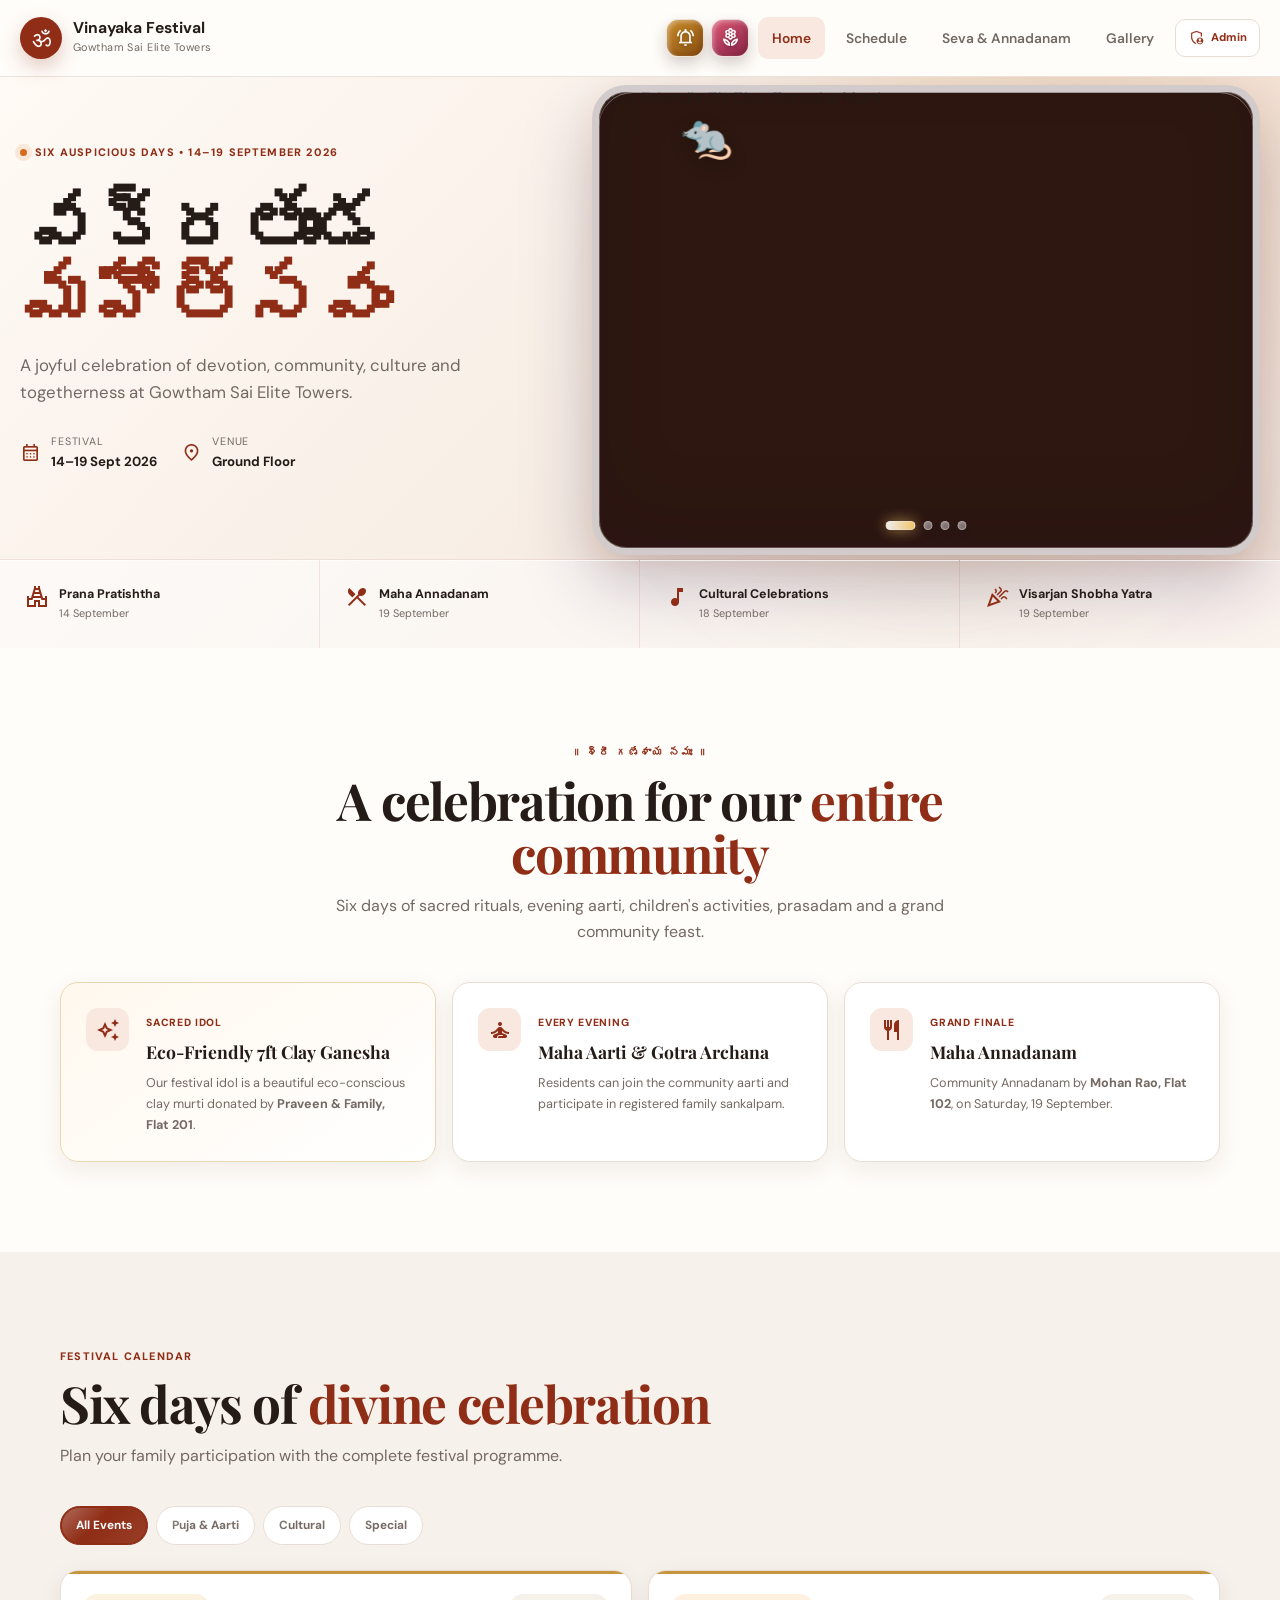
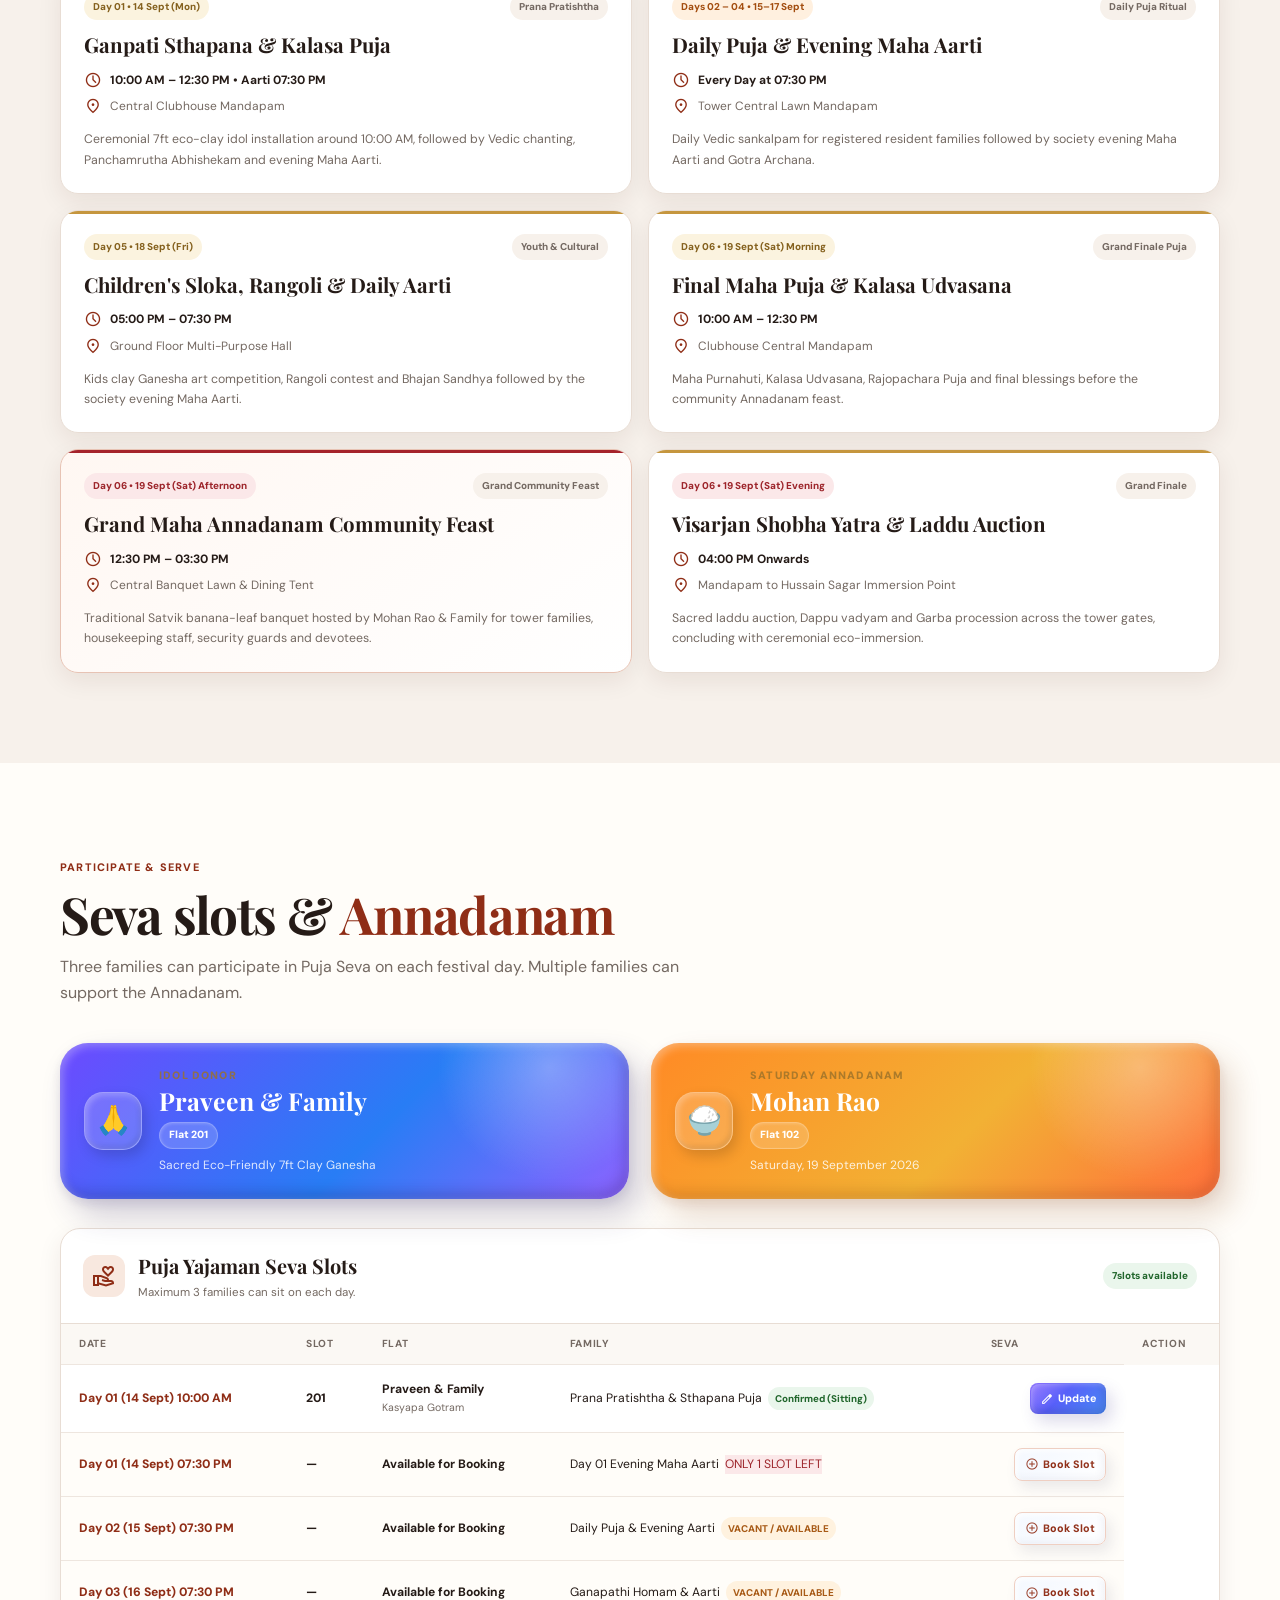
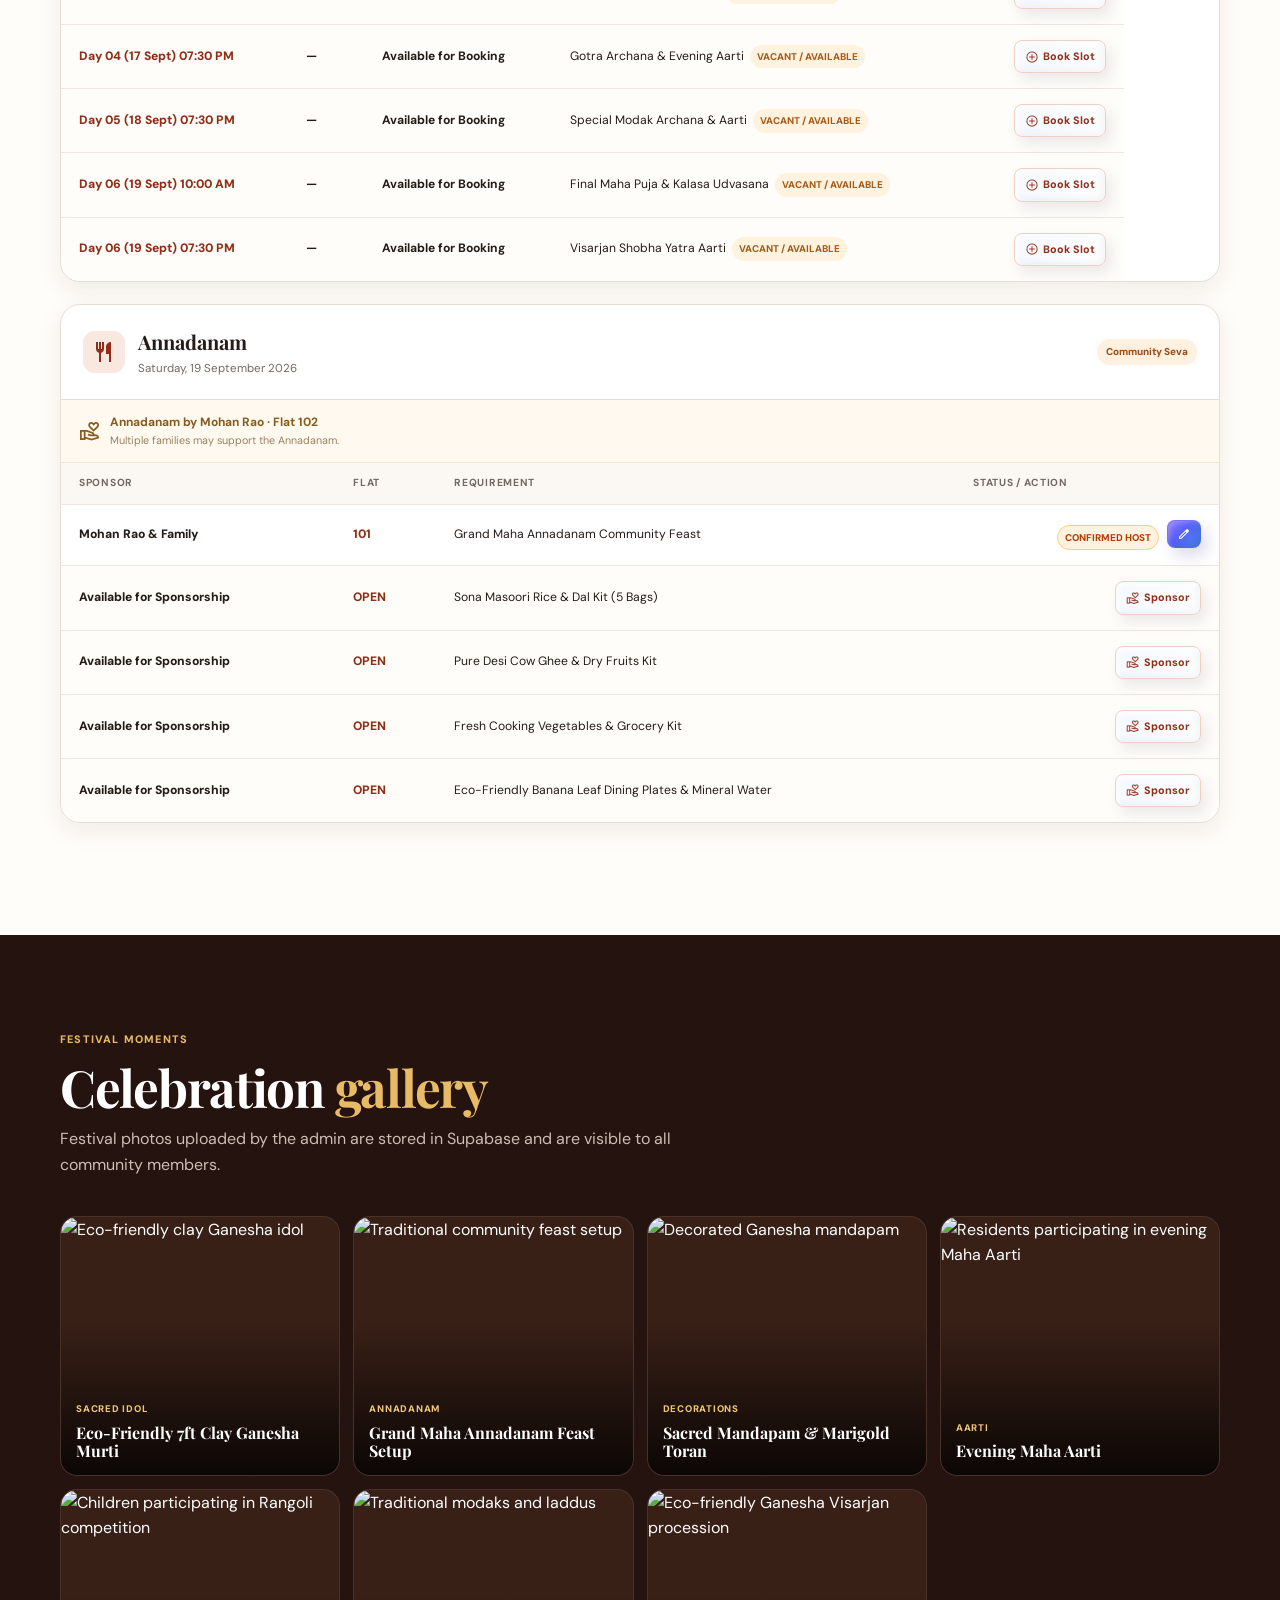
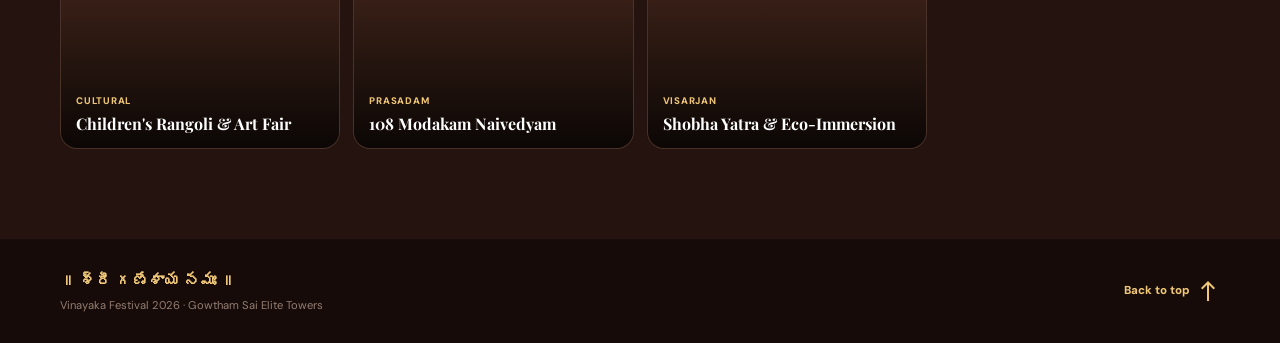
==== commit d76be51a: "latest files" ====
--- a/index.html
+++ b/index.html
@@ -14,7 +14,7 @@
 
   <link href="https://fonts.googleapis.com/css2?family=Material+Symbols+Outlined:opsz,wght,FILL,GRAD@20..48,300..700,0..1,0" rel="stylesheet">
 
-  <link rel="stylesheet" href="style.css?v=20260907-4">
+  <link rel="stylesheet" href="style.css?v=20260907-8">
 
   <!-- Supabase -->
   <script src="https://cdn.jsdelivr.net/npm/@supabase/supabase-js@2"></script>
@@ -416,8 +416,11 @@
 
     <div
       class="honour-card honour-card-idol"
-      role="group"
-      aria-label="Idol Donor">
+      role="button"
+      tabindex="0"
+      aria-label="Idol Donor celebration"
+      onclick="celebrateHonourCard(this)"
+      onkeydown="if(event.key === 'Enter' || event.key === ' ') { event.preventDefault(); celebrateHonourCard(this); }">
 
       <span class="honour-card-shine" aria-hidden="true"></span>
       <span class="honour-card-orbit" aria-hidden="true"></span>
@@ -436,8 +439,8 @@
     <button
       class="honour-card honour-card-annadanam"
       type="button"
-      onclick="document.getElementById('puja-annadanam')?.scrollIntoView({behavior:'smooth'})"
-      aria-label="View Saturday Annadanam details">
+      onclick="celebrateHonourCard(this); setTimeout(() => document.getElementById('puja-annadanam')?.scrollIntoView({behavior:'smooth'}), 180)"
+      aria-label="Celebrate Saturday Annadanam and view details">
 
       <span class="honour-card-shine" aria-hidden="true"></span>
       <span class="honour-card-orbit" aria-hidden="true"></span>
@@ -1258,36 +1261,98 @@
 
     <div id="tabAddSlideContent">
 
-      <form id="carouselSlideForm" onsubmit="handleCarouselSlideUpload(event)">
+      <form onsubmit="handleCarouselSlideUpload(event)">
 
         <label>
+
           Slide image
+
           <input
             id="carouselFileInput"
             type="file"
             accept="image/jpeg,image/png,image/webp,image/gif"
             required>
+
         </label>
 
+
+        <label>
+
+          Title
+
+          <input
+            id="carouselTitleInput"
+            placeholder="Festival highlight"
+            required>
+
+        </label>
+
+
+        <label>
+
+          Caption tag
+
+          <input
+            id="carouselTagInput"
+            placeholder="Every evening at 7:30 PM">
+
+        </label>
+
+
+        <div class="form-grid">
+
+          <label>
+
+            CTA text
+
+            <input
+              id="carouselCtaTextInput"
+              placeholder="View schedule">
+
+          </label>
+
+
+          <label>
+
+            CTA link
+
+            <input
+              id="carouselCtaLinkInput"
+              placeholder="#schedule">
+
+          </label>
+
+        </div>
+
+
         <div class="upload-note">
+
           <span class="material-symbols-outlined">
             cloud_upload
           </span>
+
           <span>
-            The image will be uploaded to Supabase Storage and shared with all community members.
-            Carousel slides contain images only — no text or buttons are shown on the image.
+            The image will be uploaded to Supabase Storage and
+            shared with all members.
           </span>
+
         </div>
 
+
         <div class="modal-actions">
+
           <button
             class="btn btn-primary"
             type="submit">
+
             <span class="material-symbols-outlined">
               add_photo_alternate
             </span>
+
             Upload & Add Slide
+
           </button>
+
         </div>
 
       </form>
@@ -1311,7 +1376,7 @@
 </div>
 
 
-<script src="script.js?v=20260907-6"></script>
+<script src="script.js?v=20260907-8"></script>
 
 </body>
 </html>
--- a/style.css
+++ b/style.css
@@ -3153,40 +3153,193 @@
     animation: none;
   }
 }
-\n\n/* =========================================================\n   FINAL SYNCHRONIZED OVERRIDES — 2026-09-07\n   ========================================================= */\n.slideshow .slide {\n  position: absolute;\n  inset: 0;\n  overflow: hidden;\n}\n.slideshow .slide img {\n  position: absolute;\n  inset: 0;\n  width: 100%;\n  height: 100%;\n  object-fit: cover;\n  display: block;\n}\n.slideshow .slide-overlay,\n.slideshow .slide-caption-tag,\n.slideshow .slide-title,\n.slideshow .btn-primary-action {\n  display: none !important;\n}\n\n/* Bell + flower controls are immediately before Home. */\n.desktop-nav {\n  display: flex !important;\n  align-items: center;\n}\n.header-fx-controls {\n  position: static !important;\n  order: 1 !important;\n  flex: 0 0 auto;\n}\n.desktop-nav > .nav-link {\n  order: 3;\n}\n.desktop-nav > .nav-link:first-of-type {\n  order: 2;\n}\n.desktop-nav > .admin-login-btn {\n  order: 4;\n}\n\n/* Idol donor is informational only; no arrow/navigation affordance. */\n.honour-card-idol .honour-arrow,\n.honour-card-idol::after {\n  display: none !important;\n}\n\n/* Only admins see management controls. */\nbody:not(.admin-mode) .admin-only-control {\n  display: none !important;\n}\n\n@media (max-width: 720px) {\n  .desktop-nav { display: none !important; }\n}\n\n\n/* Final mobile navigation / overflow fixes */\nhtml, body {\n  max-width: 100%;\n  overflow-x: hidden !important;\n}\nbody {\n  width: 100%;\n}\n@media (max-width: 768px) {\n  .header-nav,\n  .main-nav,\n  nav,\n  .nav-links {\n    overflow-x: hidden !important;\n  }\n  .header-nav .nav-links,\n  .main-nav .nav-links {\n    display: grid !important;\n    grid-template-columns: repeat(3, minmax(0, 1fr));\n    gap: 6px;\n    width: 100%;\n  }\n  /* Keep Bell and Flower outside the 3-line menu grid. */\n  .header-fx-controls {\n    display: flex !important;\n    flex: 0 0 auto;\n  }\n  .header-fx-controls + .nav-links {\n    display: grid !important;\n  }\n  .header-nav a, .main-nav a, .nav-links a, .nav-links button {\n    min-width: 0 !important;\n    white-space: normal !important;\n  }\n  .festival-rat {\n    will-change: transform;\n  }\n}\n
-
-/* FINAL MOBILE FIXES */
-html, body { max-width: 100%; overflow-x: hidden !important; }
-@media (max-width: 768px) {
+
+
+/* =========================================================
+   FINAL MOBILE NAVIGATION + RAT DIRECTION FIX
+   ========================================================= */
+html, body {
+  max-width: 100%;
+  overflow-x: clip !important;
+}
+
+.site-header,
+.header-inner,
+main,
+section,
+.hero-shell,
+.hero-strip,
+.container {
+  max-width: 100%;
+}
+
+@media (max-width: 980px) {
+  .header-inner {
+    min-width: 0 !important;
+    width: 100% !important;
+    gap: 8px !important;
+  }
+
+  /* Bell + Flower remain visible on mobile. */
   .desktop-nav {
-    gap: 0 !important;
-  }
-  /* Bell + flower remain separate; navigation stays in the hamburger drawer. */
+    display: inline-flex !important;
+    align-items: center !important;
+    gap: 5px !important;
+    min-width: 0 !important;
+    width: auto !important;
+    flex: 0 0 auto !important;
+    overflow: visible !important;
+  }
+
+  .desktop-nav .nav-link,
+  .desktop-nav .admin-login-btn {
+    display: none !important;
+  }
+
   .header-fx-controls {
-    display: flex !important;
-    flex-shrink: 0 !important;
-  }
+    display: inline-flex !important;
+    position: static !important;
+    margin: 0 !important;
+    order: initial !important;
+  }
+
+  .mobile-menu-btn {
+    display: grid !important;
+    flex: 0 0 40px !important;
+    width: 40px !important;
+    height: 40px !important;
+    margin-left: 0 !important;
+  }
+
   .mobile-drawer {
-    width: min(92vw, 360px) !important;
-    max-width: 100vw !important;
-    overflow-x: hidden !important;
-  }
-  .mobile-drawer a,
-  .mobile-drawer button {
     width: 100% !important;
-    max-width: 100% !important;
+    box-sizing: border-box !important;
+    overflow: hidden !important;
+    grid-template-columns: repeat(2, minmax(0, 1fr));
+    gap: 6px 8px !important;
+    padding: 10px 14px 14px !important;
+  }
+
+  .mobile-drawer a {
+    min-width: 0 !important;
     box-sizing: border-box !important;
     white-space: normal !important;
-  }
-  /* Three-line mobile menu icon, with bell/flower kept outside it. */
-  #mobileMenuBtn {
-    display: inline-flex !important;
-    width: 44px !important;
-    height: 44px !important;
-    flex: 0 0 44px !important;
-  }
-  #menuIcon { font-size: 28px !important; }
-  .festival-rat {
-    pointer-events: none !important;
-  }
-}
+    overflow-wrap: anywhere !important;
+    text-align: center !important;
+    padding: 11px 8px !important;
+    border: 1px solid var(--border);
+    background: rgba(255,255,255,.65);
+  }
+
+  /* Exactly three visual menu rows: Home/Schedule, Seva, Gallery/Admin. */
+  .mobile-drawer a:nth-child(3) {
+    grid-column: 1 / -1;
+  }
+
+  .mobile-drawer a:nth-child(4) {
+    grid-column: 1;
+  }
+
+  .mobile-admin-btn {
+    grid-column: 2 !important;
+    width: auto !important;
+    min-width: 0 !important;
+    margin: 0 !important;
+    padding: 11px 8px !important;
+    box-sizing: border-box !important;
+  }
+}
+
+@media (max-width: 600px) {
+  .brand {
+    min-width: 0 !important;
+    flex: 1 1 auto !important;
+  }
+
+  .brand > span:last-child {
+    min-width: 0 !important;
+  }
+
+  .brand strong,
+  .brand small {
+    white-space: nowrap;
+    overflow: hidden;
+    text-overflow: ellipsis;
+    display: block;
+  }
+
+  .festival-fx-btn {
+    width: 34px !important;
+    height: 34px !important;
+    flex: 0 0 34px !important;
+  }
+
+  .mobile-menu-btn {
+    width: 36px !important;
+    height: 36px !important;
+    flex-basis: 36px !important;
+  }
+
+  .hero-strip,
+  .hero-info-row,
+  .feature-grid,
+  .honour-grid,
+  .gallery-grid {
+    max-width: 100% !important;
+  }
+}
+
+/* Rat itself never creates page width or horizontal scrolling. */
+.festival-rat {
+  left: 0 !important;
+  top: 0 !important;
+  max-width: 54px;
+}
+
+
+/* Honour-card celebration: premium 8D-style response + star burst */
+.honour-card-idol,
+.honour-card-annadanam {
+  transform-style: preserve-3d;
+  will-change: transform;
+}
+.honour-card-idol:focus-visible,
+.honour-card-annadanam:focus-visible {
+  outline: 3px solid rgba(255, 196, 64, .75);
+  outline-offset: 4px;
+}
+.honour-card-idol.honour-celebrate,
+.honour-card-annadanam.honour-celebrate {
+  animation: honourCelebrate .85s cubic-bezier(.2,.8,.2,1);
+}
+@keyframes honourCelebrate {
+  0% { transform: perspective(900px) rotateX(0) rotateY(0) scale(1); }
+  25% { transform: perspective(900px) rotateX(-5deg) rotateY(7deg) scale(1.045); }
+  50% { transform: perspective(900px) rotateX(5deg) rotateY(-7deg) scale(1.075); }
+  75% { transform: perspective(900px) rotateX(-2deg) rotateY(3deg) scale(1.03); }
+  100% { transform: perspective(900px) rotateX(0) rotateY(0) scale(1); }
+}
+.star-explosion {
+  position: fixed;
+  left: 50%;
+  top: 50%;
+  width: 1px;
+  height: 1px;
+  z-index: 99999;
+  pointer-events: none;
+}
+.exploding-star {
+  position: absolute;
+  left: 0;
+  top: 0;
+  font-size: calc(14px + 12px * var(--scale));
+  line-height: 1;
+  text-shadow: 0 0 10px rgba(255, 190, 50, .75);
+  animation: starExplode 1.05s cubic-bezier(.15,.75,.25,1) forwards;
+  animation-delay: var(--delay);
+}
+@keyframes starExplode {
+  0% { opacity: 0; transform: translate(-50%, -50%) scale(.1) rotate(0deg); }
+  12% { opacity: 1; }
+  100% { opacity: 0; transform: translate(calc(-50% + var(--dx)), calc(-50% + var(--dy))) scale(var(--scale)) rotate(var(--rot)); }
+}
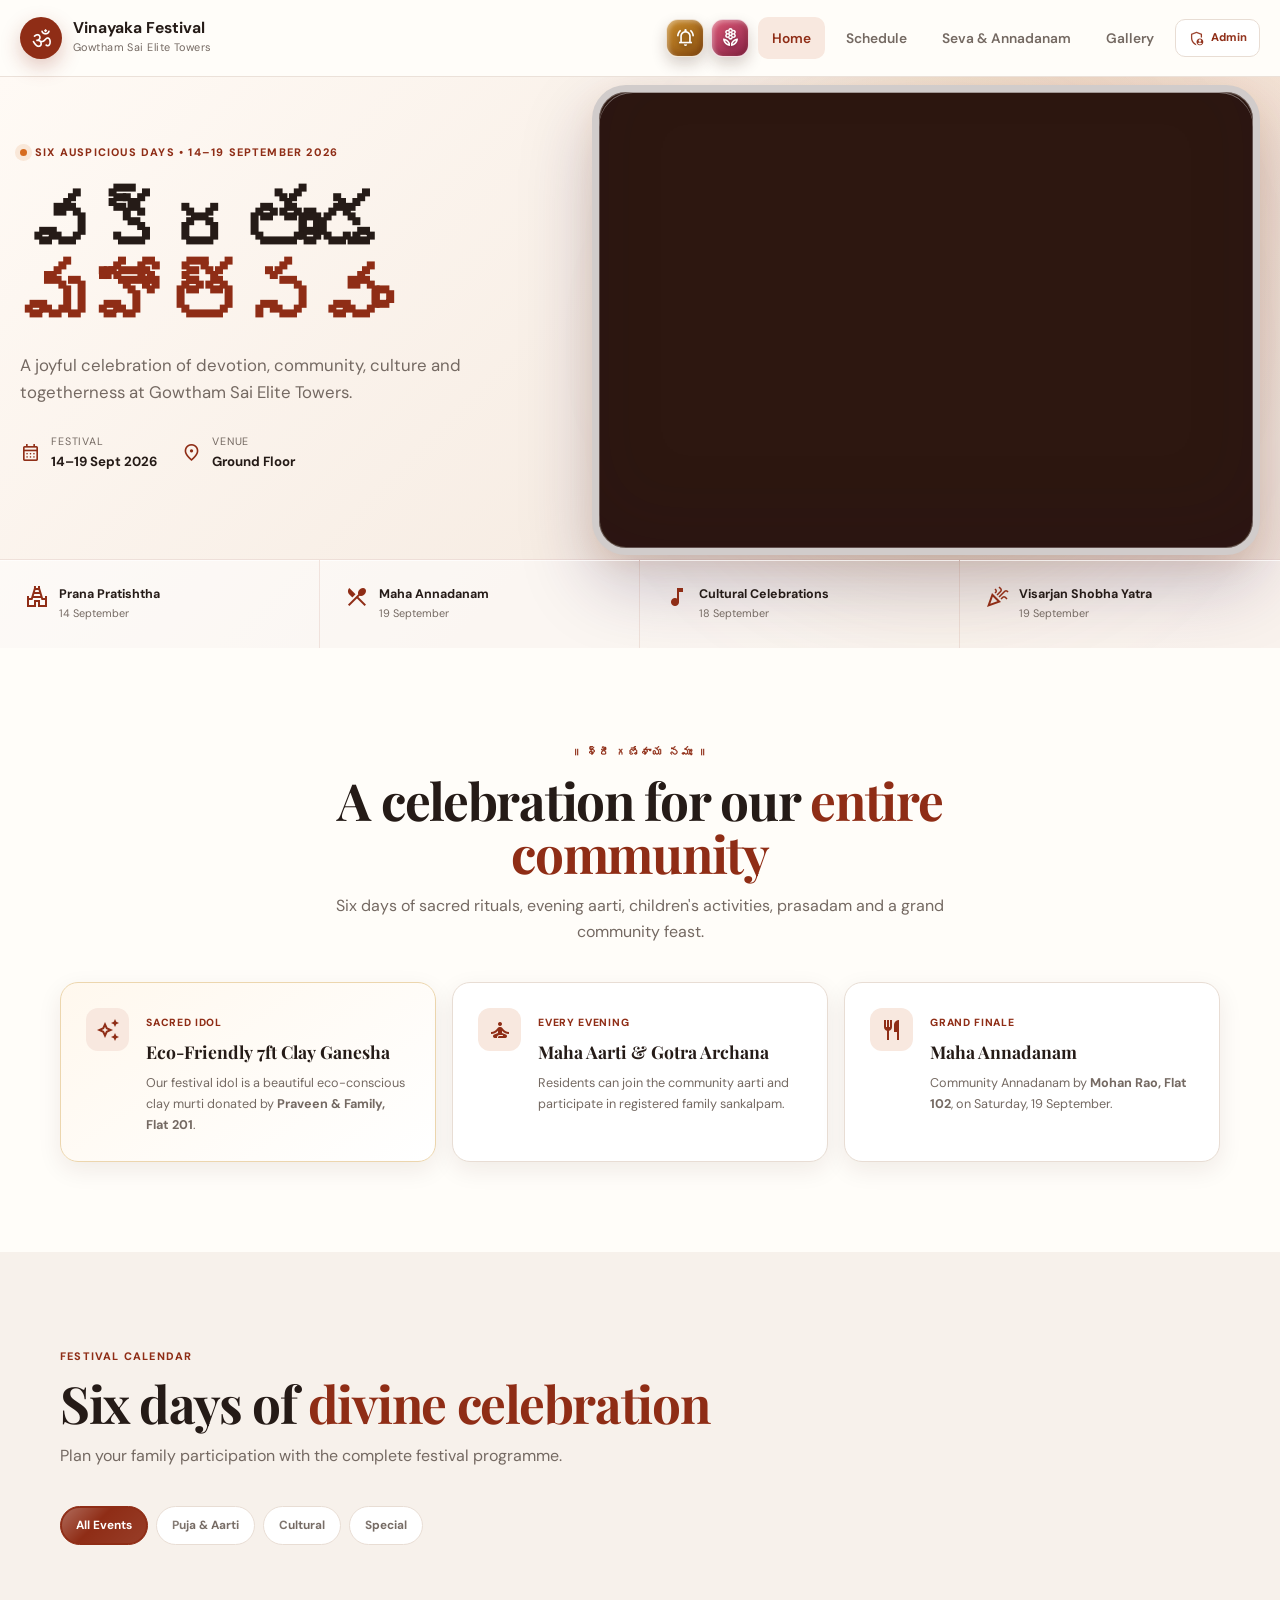
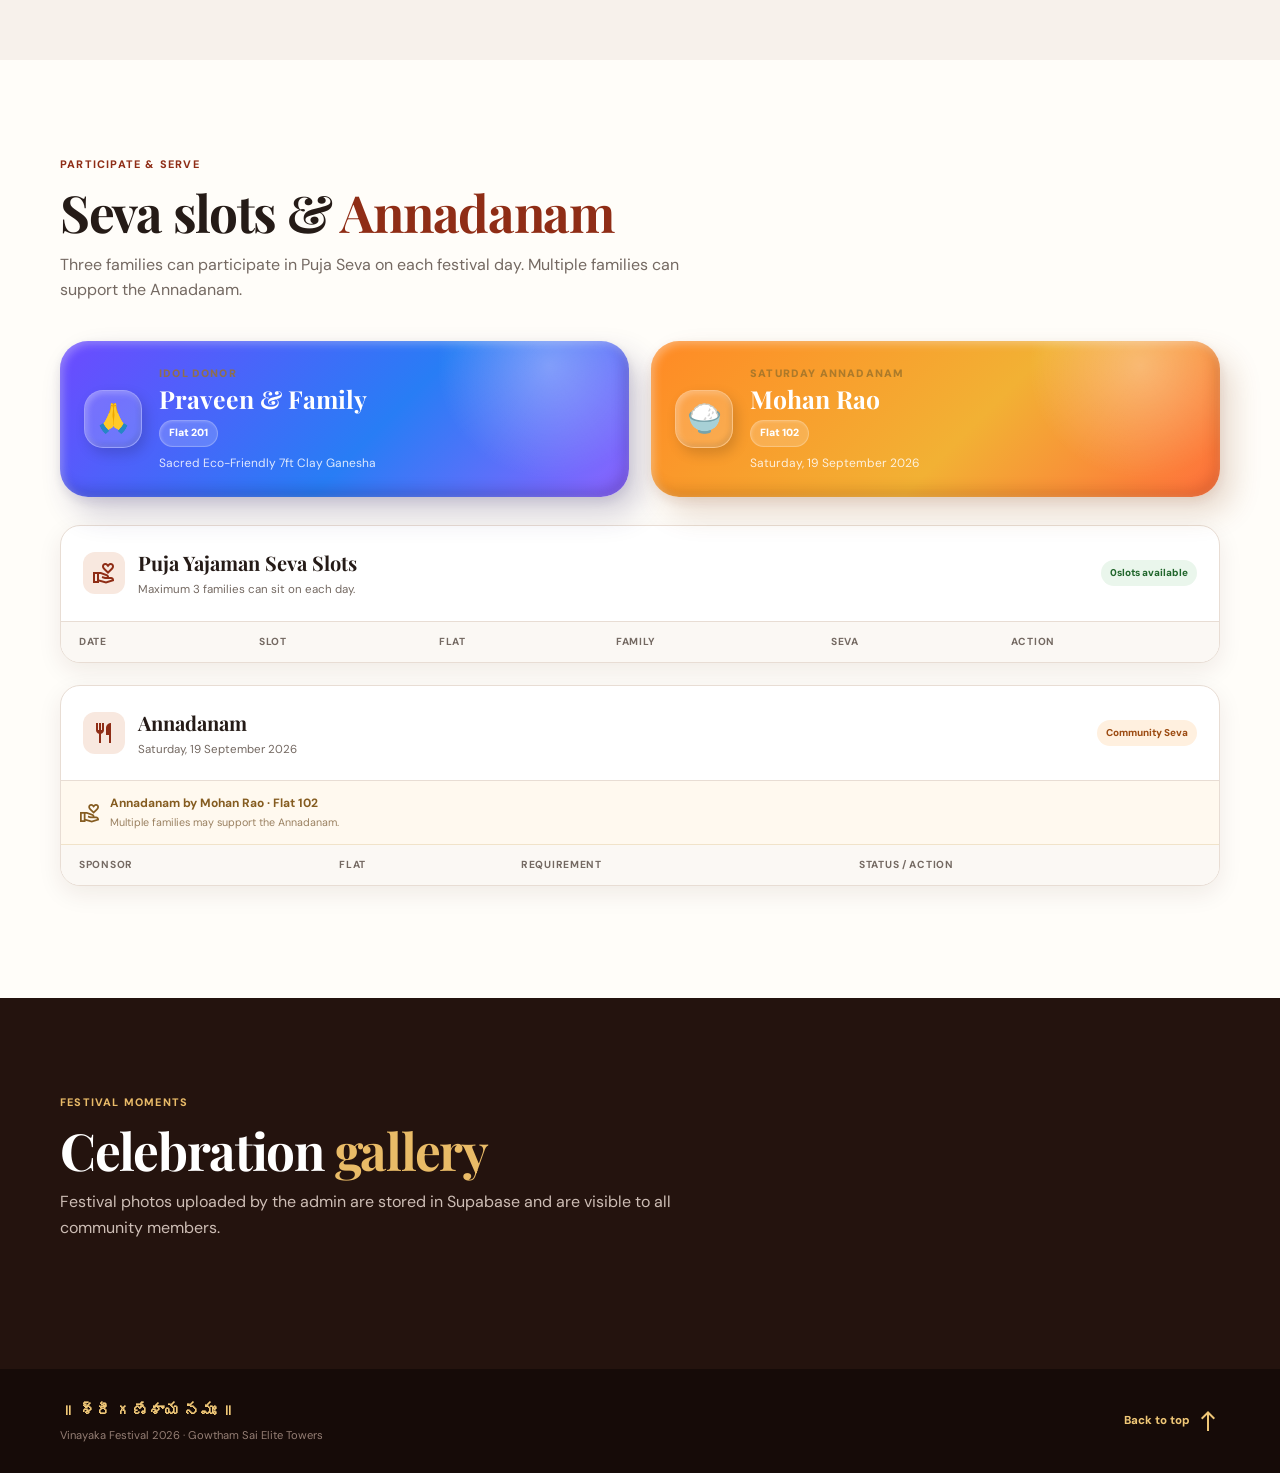
==== commit a045ee9e: "1" ====
--- a/index.html
+++ b/index.html
@@ -14,7 +14,7 @@
 
   <link href="https://fonts.googleapis.com/css2?family=Material+Symbols+Outlined:opsz,wght,FILL,GRAD@20..48,300..700,0..1,0" rel="stylesheet">
 
-  <link rel="stylesheet" href="style.css?v=20260907-8">
+  <link rel="stylesheet" href="style.css?v=20260907-4">
 
   <!-- Supabase -->
   <script src="https://cdn.jsdelivr.net/npm/@supabase/supabase-js@2"></script>
@@ -416,11 +416,8 @@
 
     <div
       class="honour-card honour-card-idol"
-      role="button"
-      tabindex="0"
-      aria-label="Idol Donor celebration"
-      onclick="celebrateHonourCard(this)"
-      onkeydown="if(event.key === 'Enter' || event.key === ' ') { event.preventDefault(); celebrateHonourCard(this); }">
+      role="group"
+      aria-label="Idol Donor">
 
       <span class="honour-card-shine" aria-hidden="true"></span>
       <span class="honour-card-orbit" aria-hidden="true"></span>
@@ -439,8 +436,8 @@
     <button
       class="honour-card honour-card-annadanam"
       type="button"
-      onclick="celebrateHonourCard(this); setTimeout(() => document.getElementById('puja-annadanam')?.scrollIntoView({behavior:'smooth'}), 180)"
-      aria-label="Celebrate Saturday Annadanam and view details">
+      onclick="document.getElementById('puja-annadanam')?.scrollIntoView({behavior:'smooth'})"
+      aria-label="View Saturday Annadanam details">
 
       <span class="honour-card-shine" aria-hidden="true"></span>
       <span class="honour-card-orbit" aria-hidden="true"></span>
@@ -1261,98 +1258,36 @@
 
     <div id="tabAddSlideContent">
 
-      <form onsubmit="handleCarouselSlideUpload(event)">
+      <form id="carouselSlideForm" onsubmit="handleCarouselSlideUpload(event)">
 
         <label>
-
           Slide image
-
           <input
             id="carouselFileInput"
             type="file"
             accept="image/jpeg,image/png,image/webp,image/gif"
             required>
-
         </label>
 
-
-        <label>
-
-          Title
-
-          <input
-            id="carouselTitleInput"
-            placeholder="Festival highlight"
-            required>
-
-        </label>
-
-
-        <label>
-
-          Caption tag
-
-          <input
-            id="carouselTagInput"
-            placeholder="Every evening at 7:30 PM">
-
-        </label>
-
-
-        <div class="form-grid">
-
-          <label>
-
-            CTA text
-
-            <input
-              id="carouselCtaTextInput"
-              placeholder="View schedule">
-
-          </label>
-
-
-          <label>
-
-            CTA link
-
-            <input
-              id="carouselCtaLinkInput"
-              placeholder="#schedule">
-
-          </label>
-
-        </div>
-
-
         <div class="upload-note">
-
           <span class="material-symbols-outlined">
             cloud_upload
           </span>
-
           <span>
-            The image will be uploaded to Supabase Storage and
-            shared with all members.
+            The image will be uploaded to Supabase Storage and shared with all community members.
+            Carousel slides contain images only — no text or buttons are shown on the image.
           </span>
-
         </div>
 
-
         <div class="modal-actions">
-
           <button
             class="btn btn-primary"
             type="submit">
-
             <span class="material-symbols-outlined">
               add_photo_alternate
             </span>
-
             Upload & Add Slide
-
           </button>
-
         </div>
 
       </form>
@@ -1376,7 +1311,7 @@
 </div>
 
 
-<script src="script.js?v=20260907-8"></script>
+<script src="script.js?v=20260907-6"></script>
 
 </body>
 </html>
--- a/style.css
+++ b/style.css
@@ -3153,193 +3153,40 @@
     animation: none;
   }
 }
-
-
-/* =========================================================
-   FINAL MOBILE NAVIGATION + RAT DIRECTION FIX
-   ========================================================= */
-html, body {
-  max-width: 100%;
-  overflow-x: clip !important;
-}
-
-.site-header,
-.header-inner,
-main,
-section,
-.hero-shell,
-.hero-strip,
-.container {
-  max-width: 100%;
-}
-
-@media (max-width: 980px) {
-  .header-inner {
-    min-width: 0 !important;
+\n\n/* =========================================================\n   FINAL SYNCHRONIZED OVERRIDES — 2026-09-07\n   ========================================================= */\n.slideshow .slide {\n  position: absolute;\n  inset: 0;\n  overflow: hidden;\n}\n.slideshow .slide img {\n  position: absolute;\n  inset: 0;\n  width: 100%;\n  height: 100%;\n  object-fit: cover;\n  display: block;\n}\n.slideshow .slide-overlay,\n.slideshow .slide-caption-tag,\n.slideshow .slide-title,\n.slideshow .btn-primary-action {\n  display: none !important;\n}\n\n/* Bell + flower controls are immediately before Home. */\n.desktop-nav {\n  display: flex !important;\n  align-items: center;\n}\n.header-fx-controls {\n  position: static !important;\n  order: 1 !important;\n  flex: 0 0 auto;\n}\n.desktop-nav > .nav-link {\n  order: 3;\n}\n.desktop-nav > .nav-link:first-of-type {\n  order: 2;\n}\n.desktop-nav > .admin-login-btn {\n  order: 4;\n}\n\n/* Idol donor is informational only; no arrow/navigation affordance. */\n.honour-card-idol .honour-arrow,\n.honour-card-idol::after {\n  display: none !important;\n}\n\n/* Only admins see management controls. */\nbody:not(.admin-mode) .admin-only-control {\n  display: none !important;\n}\n\n@media (max-width: 720px) {\n  .desktop-nav { display: none !important; }\n}\n\n\n/* Final mobile navigation / overflow fixes */\nhtml, body {\n  max-width: 100%;\n  overflow-x: hidden !important;\n}\nbody {\n  width: 100%;\n}\n@media (max-width: 768px) {\n  .header-nav,\n  .main-nav,\n  nav,\n  .nav-links {\n    overflow-x: hidden !important;\n  }\n  .header-nav .nav-links,\n  .main-nav .nav-links {\n    display: grid !important;\n    grid-template-columns: repeat(3, minmax(0, 1fr));\n    gap: 6px;\n    width: 100%;\n  }\n  /* Keep Bell and Flower outside the 3-line menu grid. */\n  .header-fx-controls {\n    display: flex !important;\n    flex: 0 0 auto;\n  }\n  .header-fx-controls + .nav-links {\n    display: grid !important;\n  }\n  .header-nav a, .main-nav a, .nav-links a, .nav-links button {\n    min-width: 0 !important;\n    white-space: normal !important;\n  }\n  .festival-rat {\n    will-change: transform;\n  }\n}\n
+
+/* FINAL MOBILE FIXES */
+html, body { max-width: 100%; overflow-x: hidden !important; }
+@media (max-width: 768px) {
+  .desktop-nav {
+    gap: 0 !important;
+  }
+  /* Bell + flower remain separate; navigation stays in the hamburger drawer. */
+  .header-fx-controls {
+    display: flex !important;
+    flex-shrink: 0 !important;
+  }
+  .mobile-drawer {
+    width: min(92vw, 360px) !important;
+    max-width: 100vw !important;
+    overflow-x: hidden !important;
+  }
+  .mobile-drawer a,
+  .mobile-drawer button {
     width: 100% !important;
-    gap: 8px !important;
-  }
-
-  /* Bell + Flower remain visible on mobile. */
-  .desktop-nav {
-    display: inline-flex !important;
-    align-items: center !important;
-    gap: 5px !important;
-    min-width: 0 !important;
-    width: auto !important;
-    flex: 0 0 auto !important;
-    overflow: visible !important;
-  }
-
-  .desktop-nav .nav-link,
-  .desktop-nav .admin-login-btn {
-    display: none !important;
-  }
-
-  .header-fx-controls {
-    display: inline-flex !important;
-    position: static !important;
-    margin: 0 !important;
-    order: initial !important;
-  }
-
-  .mobile-menu-btn {
-    display: grid !important;
-    flex: 0 0 40px !important;
-    width: 40px !important;
-    height: 40px !important;
-    margin-left: 0 !important;
-  }
-
-  .mobile-drawer {
-    width: 100% !important;
-    box-sizing: border-box !important;
-    overflow: hidden !important;
-    grid-template-columns: repeat(2, minmax(0, 1fr));
-    gap: 6px 8px !important;
-    padding: 10px 14px 14px !important;
-  }
-
-  .mobile-drawer a {
-    min-width: 0 !important;
+    max-width: 100% !important;
     box-sizing: border-box !important;
     white-space: normal !important;
-    overflow-wrap: anywhere !important;
-    text-align: center !important;
-    padding: 11px 8px !important;
-    border: 1px solid var(--border);
-    background: rgba(255,255,255,.65);
-  }
-
-  /* Exactly three visual menu rows: Home/Schedule, Seva, Gallery/Admin. */
-  .mobile-drawer a:nth-child(3) {
-    grid-column: 1 / -1;
-  }
-
-  .mobile-drawer a:nth-child(4) {
-    grid-column: 1;
-  }
-
-  .mobile-admin-btn {
-    grid-column: 2 !important;
-    width: auto !important;
-    min-width: 0 !important;
-    margin: 0 !important;
-    padding: 11px 8px !important;
-    box-sizing: border-box !important;
-  }
-}
-
-@media (max-width: 600px) {
-  .brand {
-    min-width: 0 !important;
-    flex: 1 1 auto !important;
-  }
-
-  .brand > span:last-child {
-    min-width: 0 !important;
-  }
-
-  .brand strong,
-  .brand small {
-    white-space: nowrap;
-    overflow: hidden;
-    text-overflow: ellipsis;
-    display: block;
-  }
-
-  .festival-fx-btn {
-    width: 34px !important;
-    height: 34px !important;
-    flex: 0 0 34px !important;
-  }
-
-  .mobile-menu-btn {
-    width: 36px !important;
-    height: 36px !important;
-    flex-basis: 36px !important;
-  }
-
-  .hero-strip,
-  .hero-info-row,
-  .feature-grid,
-  .honour-grid,
-  .gallery-grid {
-    max-width: 100% !important;
-  }
-}
-
-/* Rat itself never creates page width or horizontal scrolling. */
-.festival-rat {
-  left: 0 !important;
-  top: 0 !important;
-  max-width: 54px;
-}
-
-
-/* Honour-card celebration: premium 8D-style response + star burst */
-.honour-card-idol,
-.honour-card-annadanam {
-  transform-style: preserve-3d;
-  will-change: transform;
-}
-.honour-card-idol:focus-visible,
-.honour-card-annadanam:focus-visible {
-  outline: 3px solid rgba(255, 196, 64, .75);
-  outline-offset: 4px;
-}
-.honour-card-idol.honour-celebrate,
-.honour-card-annadanam.honour-celebrate {
-  animation: honourCelebrate .85s cubic-bezier(.2,.8,.2,1);
-}
-@keyframes honourCelebrate {
-  0% { transform: perspective(900px) rotateX(0) rotateY(0) scale(1); }
-  25% { transform: perspective(900px) rotateX(-5deg) rotateY(7deg) scale(1.045); }
-  50% { transform: perspective(900px) rotateX(5deg) rotateY(-7deg) scale(1.075); }
-  75% { transform: perspective(900px) rotateX(-2deg) rotateY(3deg) scale(1.03); }
-  100% { transform: perspective(900px) rotateX(0) rotateY(0) scale(1); }
-}
-.star-explosion {
-  position: fixed;
-  left: 50%;
-  top: 50%;
-  width: 1px;
-  height: 1px;
-  z-index: 99999;
-  pointer-events: none;
-}
-.exploding-star {
-  position: absolute;
-  left: 0;
-  top: 0;
-  font-size: calc(14px + 12px * var(--scale));
-  line-height: 1;
-  text-shadow: 0 0 10px rgba(255, 190, 50, .75);
-  animation: starExplode 1.05s cubic-bezier(.15,.75,.25,1) forwards;
-  animation-delay: var(--delay);
-}
-@keyframes starExplode {
-  0% { opacity: 0; transform: translate(-50%, -50%) scale(.1) rotate(0deg); }
-  12% { opacity: 1; }
-  100% { opacity: 0; transform: translate(calc(-50% + var(--dx)), calc(-50% + var(--dy))) scale(var(--scale)) rotate(var(--rot)); }
-}
+  }
+  /* Three-line mobile menu icon, with bell/flower kept outside it. */
+  #mobileMenuBtn {
+    display: inline-flex !important;
+    width: 44px !important;
+    height: 44px !important;
+    flex: 0 0 44px !important;
+  }
+  #menuIcon { font-size: 28px !important; }
+  .festival-rat {
+    pointer-events: none !important;
+  }
+}
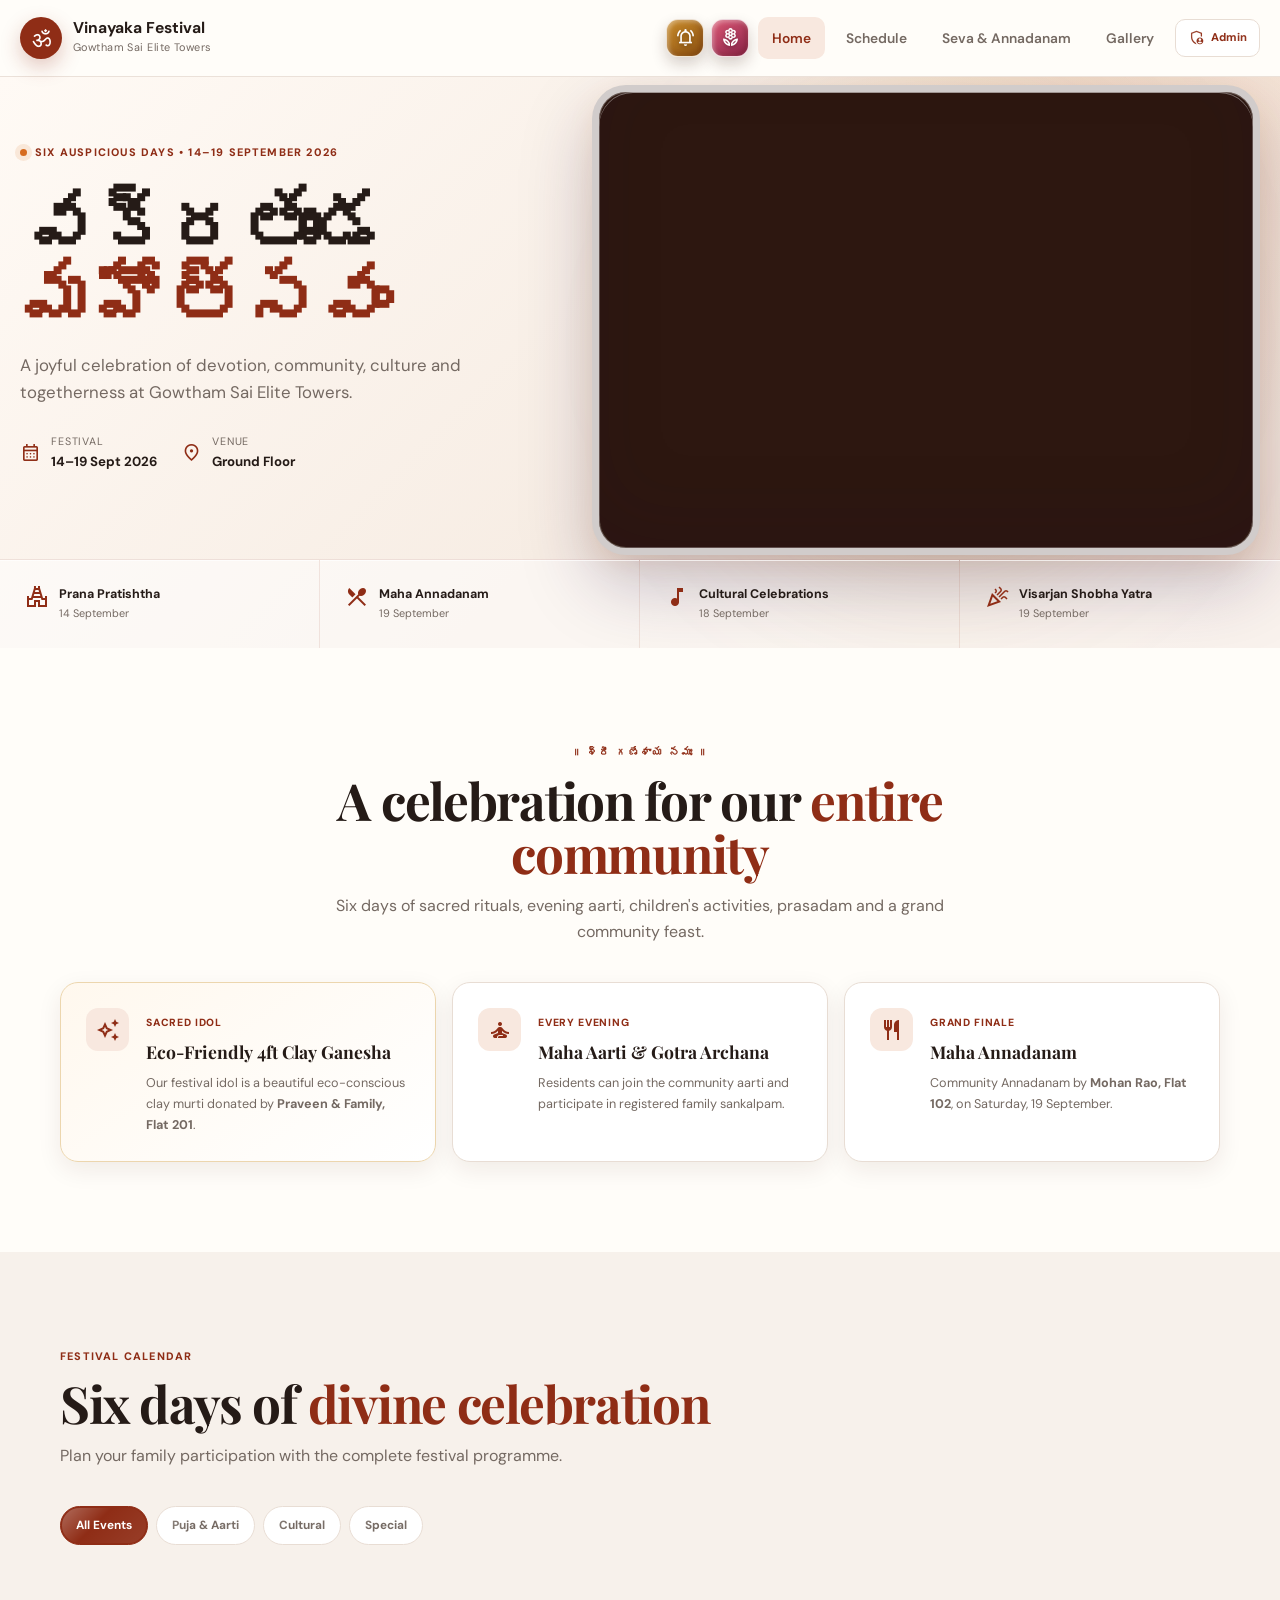
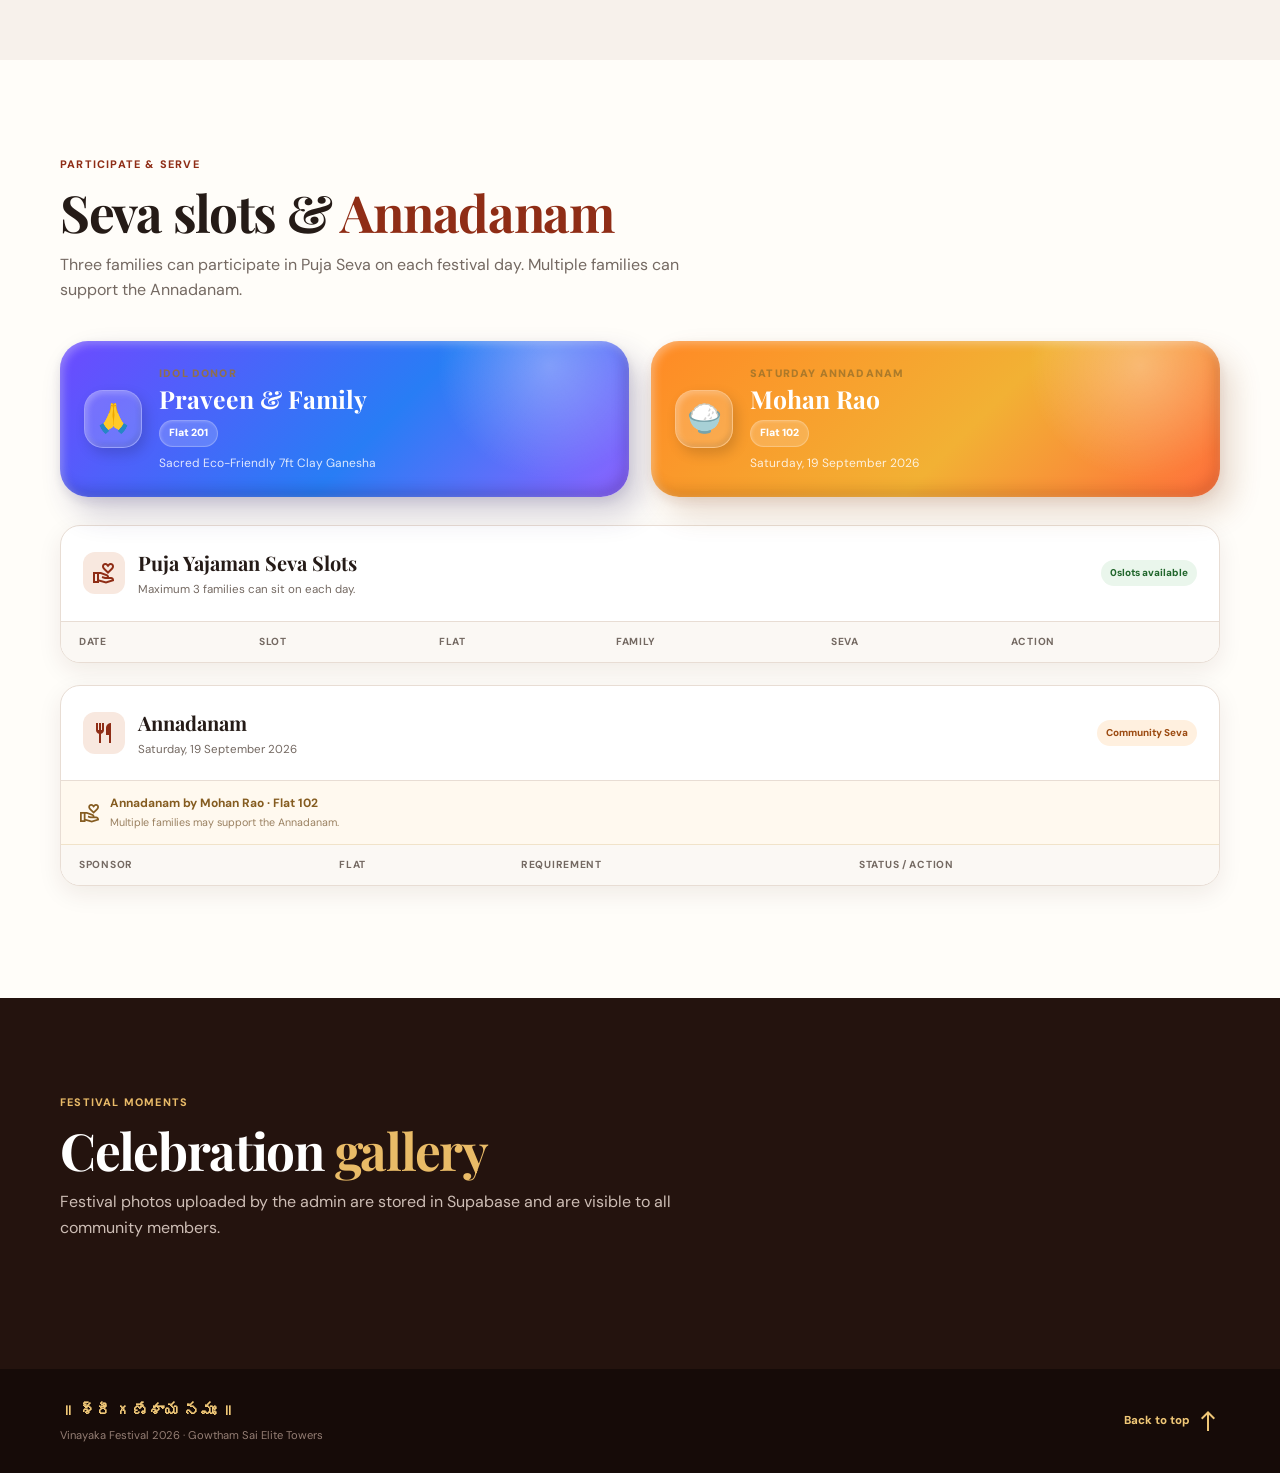
==== commit 3265f755: "Update Ganesha height in index.html" ====
--- a/index.html
+++ b/index.html
@@ -14,7 +14,7 @@
 
   <link href="https://fonts.googleapis.com/css2?family=Material+Symbols+Outlined:opsz,wght,FILL,GRAD@20..48,300..700,0..1,0" rel="stylesheet">
 
-  <link rel="stylesheet" href="style.css?v=20260907-4">
+  <link rel="stylesheet" href="style.css?v=20260908-1">
 
   <!-- Supabase -->
   <script src="https://cdn.jsdelivr.net/npm/@supabase/supabase-js@2"></script>
@@ -270,7 +270,7 @@
 
         <span class="card-label">Sacred Idol</span>
 
-        <h3>Eco-Friendly 7ft Clay Ganesha</h3>
+        <h3>Eco-Friendly 4ft Clay Ganesha</h3>
 
         <p>
           Our festival idol is a beautiful eco-conscious clay murti
@@ -1311,7 +1311,7 @@
 </div>
 
 
-<script src="script.js?v=20260907-6"></script>
+<script src="script.js?v=20260908-1"></script>
 
 </body>
 </html>
--- a/style.css
+++ b/style.css
@@ -3082,111 +3082,490 @@
   background: transparent !important;
 }
 
+/* =========================================================\n   FINAL SYNCHRONIZED OVERRIDES — 2026-09-07\n   ========================================================= */\n.slideshow .slide {\n  position: absolute;\n  inset: 0;\n  overflow: hidden;\n}\n.slideshow .slide img {\n  position: absolute;\n  inset: 0;\n  width: 100%;\n  height: 100%;\n  object-fit: cover;\n  display: block;\n}\n.slideshow .slide-overlay,\n.slideshow .slide-caption-tag,\n.slideshow .slide-title,\n.slideshow .btn-primary-action {\n  display: none !important;\n}\n\n/* Bell + flower controls are immediately before Home. */\n.desktop-nav {\n  display: flex !important;\n  align-items: center;\n}\n.header-fx-controls {\n  position: static !important;\n  order: 1 !important;\n  flex: 0 0 auto;\n}\n.desktop-nav > .nav-link {\n  order: 3;\n}\n.desktop-nav > .nav-link:first-of-type {\n  order: 2;\n}\n.desktop-nav > .admin-login-btn {\n  order: 4;\n}\n\n/* Idol donor is informational only; no arrow/navigation affordance. */\n.honour-card-idol .honour-arrow,\n.honour-card-idol::after {\n  display: none !important;\n}\n\n/* Only admins see management controls. */\nbody:not(.admin-mode) .admin-only-control {\n  display: none !important;\n}\n\n@media (max-width: 720px) {\n  .desktop-nav { display: none !important; }\n}\n\n\n/* Final mobile navigation / overflow fixes */\nhtml, body {\n  max-width: 100%;\n  overflow-x: hidden !important;\n}\nbody {\n  width: 100%;\n}\n@media (max-width: 768px) {\n  .header-nav,\n  .main-nav,\n  nav,\n  .nav-links {\n    overflow-x: hidden !important;\n  }\n  .header-nav .nav-links,\n  .main-nav .nav-links {\n    display: grid !important;\n    grid-template-columns: repeat(3, minmax(0, 1fr));\n    gap: 6px;\n    width: 100%;\n  }\n  /* Keep Bell and Flower outside the 3-line menu grid. */\n  .header-fx-controls {\n    display: flex !important;\n    flex: 0 0 auto;\n  }\n  .header-fx-controls + .nav-links {\n    display: grid !important;\n  }\n  .header-nav a, .main-nav a, .nav-links a, .nav-links button {\n    min-width: 0 !important;\n    white-space: normal !important;\n  }\n  .festival-rat {\n    will-change: transform;\n  }\n}\n
+
 /* =========================================================
-   PLAYFUL WANDERING RAT
+   FINAL MOBILE RESPONSIVE FIX
+   - ZERO HORIZONTAL SCROLL
+   - TOP MENU IN 3 ROWS
    ========================================================= */
-.festival-rat {
-  position: fixed;
-  left: 0;
-  top: 0;
-  z-index: 2850;
-  width: 54px;
-  height: 54px;
-  pointer-events: none;
-  user-select: none;
-  transform-origin: 50% 50%;
-  filter: drop-shadow(0 7px 9px rgba(0,0,0,.22));
-  will-change: transform;
-}
-
-.festival-rat .rat-body {
-  display: block;
-  font-size: 42px;
-  line-height: 54px;
-  transform: translateY(-1px);
-}
-
-.festival-rat .rat-sparkle {
-  position: absolute;
-  right: -1px;
-  top: 0;
-  font-size: 13px;
-  opacity: 0;
-  transform: scale(.5);
-  transition: opacity .25s ease, transform .25s ease;
-}
-
-.festival-rat.rat-watching .rat-sparkle {
-  opacity: .95;
-  transform: scale(1);
-  animation: ratSparkle 1s ease-in-out infinite;
-}
-
-.festival-rat.rat-watching .rat-body {
-  animation: ratPeek .8s ease-in-out infinite alternate;
-}
-
-@keyframes ratPeek {
-  from { transform: translateY(-1px) scale(1); }
-  to { transform: translateY(-4px) scale(1.06); }
-}
-
-@keyframes ratSparkle {
-  0%, 100% { opacity: .35; }
-  50% { opacity: 1; }
-}
-
-@media (max-width: 600px) {
-  .festival-rat {
-    width: 44px;
-    height: 44px;
-  }
-  .festival-rat .rat-body {
-    font-size: 34px;
-    line-height: 44px;
-  }
-}
-
-@media (prefers-reduced-motion: reduce) {
-  .festival-rat.rat-watching .rat-body,
-  .festival-rat.rat-watching .rat-sparkle {
-    animation: none;
-  }
-}
-\n\n/* =========================================================\n   FINAL SYNCHRONIZED OVERRIDES — 2026-09-07\n   ========================================================= */\n.slideshow .slide {\n  position: absolute;\n  inset: 0;\n  overflow: hidden;\n}\n.slideshow .slide img {\n  position: absolute;\n  inset: 0;\n  width: 100%;\n  height: 100%;\n  object-fit: cover;\n  display: block;\n}\n.slideshow .slide-overlay,\n.slideshow .slide-caption-tag,\n.slideshow .slide-title,\n.slideshow .btn-primary-action {\n  display: none !important;\n}\n\n/* Bell + flower controls are immediately before Home. */\n.desktop-nav {\n  display: flex !important;\n  align-items: center;\n}\n.header-fx-controls {\n  position: static !important;\n  order: 1 !important;\n  flex: 0 0 auto;\n}\n.desktop-nav > .nav-link {\n  order: 3;\n}\n.desktop-nav > .nav-link:first-of-type {\n  order: 2;\n}\n.desktop-nav > .admin-login-btn {\n  order: 4;\n}\n\n/* Idol donor is informational only; no arrow/navigation affordance. */\n.honour-card-idol .honour-arrow,\n.honour-card-idol::after {\n  display: none !important;\n}\n\n/* Only admins see management controls. */\nbody:not(.admin-mode) .admin-only-control {\n  display: none !important;\n}\n\n@media (max-width: 720px) {\n  .desktop-nav { display: none !important; }\n}\n\n\n/* Final mobile navigation / overflow fixes */\nhtml, body {\n  max-width: 100%;\n  overflow-x: hidden !important;\n}\nbody {\n  width: 100%;\n}\n@media (max-width: 768px) {\n  .header-nav,\n  .main-nav,\n  nav,\n  .nav-links {\n    overflow-x: hidden !important;\n  }\n  .header-nav .nav-links,\n  .main-nav .nav-links {\n    display: grid !important;\n    grid-template-columns: repeat(3, minmax(0, 1fr));\n    gap: 6px;\n    width: 100%;\n  }\n  /* Keep Bell and Flower outside the 3-line menu grid. */\n  .header-fx-controls {\n    display: flex !important;\n    flex: 0 0 auto;\n  }\n  .header-fx-controls + .nav-links {\n    display: grid !important;\n  }\n  .header-nav a, .main-nav a, .nav-links a, .nav-links button {\n    min-width: 0 !important;\n    white-space: normal !important;\n  }\n  .festival-rat {\n    will-change: transform;\n  }\n}\n
-
-/* FINAL MOBILE FIXES */
-html, body { max-width: 100%; overflow-x: hidden !important; }
+
+/* ---------- GLOBAL WIDTH SAFETY ---------- */
+
+html,
+body {
+  width: 100%;
+  max-width: 100%;
+  margin: 0;
+  padding: 0;
+  overflow-x: hidden !important;
+}
+
+*,
+*::before,
+*::after {
+  box-sizing: border-box;
+}
+
+img,
+video,
+iframe,
+canvas,
+svg {
+  max-width: 100%;
+}
+
+main,
+section,
+header,
+footer,
+nav,
+article,
+aside,
+div {
+  max-width: 100%;
+}
+
+
+/* ---------- MOBILE ONLY ---------- */
+
 @media (max-width: 768px) {
+
+  html,
+  body {
+    width: 100vw !important;
+    max-width: 100vw !important;
+    overflow-x: hidden !important;
+    position: relative;
+  }
+
+  body {
+    min-width: 0 !important;
+  }
+
+  /* Prevent wide children from creating page width */
+  main,
+  section,
+  header,
+  footer,
+  nav,
+  article,
+  aside,
+  .site-header,
+  .header-inner,
+  .hero-section,
+  .hero-shell,
+  .hero-visual,
+  .slideshow,
+  .slideshow-track,
+  .section,
+  .container,
+  .feature-grid,
+  .schedule-grid,
+  .gallery-grid,
+  .honour-grid,
+  .hero-strip {
+    width: 100% !important;
+    max-width: 100% !important;
+    min-width: 0 !important;
+  }
+
+
+  /* =======================================================
+     HEADER
+     ======================================================= */
+
+  .site-header {
+    width: 100% !important;
+    max-width: 100vw !important;
+    overflow: visible !important;
+  }
+
+  .header-inner {
+    width: 100% !important;
+    max-width: 100vw !important;
+    height: auto !important;
+    min-height: 64px !important;
+
+    padding: 8px 12px !important;
+
+    display: flex !important;
+    align-items: center !important;
+    gap: 6px !important;
+
+    overflow: visible !important;
+  }
+
+
+  /* ---------- BRAND ---------- */
+
+  .brand {
+    min-width: 0 !important;
+    max-width: calc(100% - 145px) !important;
+    flex: 1 1 auto !important;
+    overflow: hidden !important;
+  }
+
+  .brand > span:last-child,
+  .brand > div:last-child {
+    min-width: 0 !important;
+    max-width: 100% !important;
+    overflow: hidden !important;
+  }
+
+  .brand strong,
+  .brand small {
+    display: block !important;
+    max-width: 100% !important;
+
+    white-space: nowrap !important;
+    overflow: hidden !important;
+    text-overflow: ellipsis !important;
+  }
+
+
+  /* =======================================================
+     BELL + FLOWER + HAMBURGER
+     ======================================================= */
+
   .desktop-nav {
-    gap: 0 !important;
-  }
-  /* Bell + flower remain separate; navigation stays in the hamburger drawer. */
+    display: flex !important;
+    align-items: center !important;
+    justify-content: flex-end !important;
+
+    gap: 5px !important;
+
+    min-width: 0 !important;
+    width: auto !important;
+    max-width: 145px !important;
+
+    flex: 0 0 auto !important;
+
+    overflow: visible !important;
+  }
+
+  /* Hide normal desktop navigation links */
+  .desktop-nav > .nav-link,
+  .desktop-nav > .admin-login-btn {
+    display: none !important;
+  }
+
+
   .header-fx-controls {
     display: flex !important;
-    flex-shrink: 0 !important;
-  }
+    align-items: center !important;
+    gap: 5px !important;
+
+    width: auto !important;
+    max-width: none !important;
+
+    flex: 0 0 auto !important;
+
+    margin: 0 !important;
+    padding: 0 !important;
+
+    position: static !important;
+  }
+
+
+  .festival-fx-btn {
+    width: 34px !important;
+    height: 34px !important;
+
+    min-width: 34px !important;
+    max-width: 34px !important;
+
+    flex: 0 0 34px !important;
+
+    padding: 0 !important;
+  }
+
+
+  /* ---------- HAMBURGER ---------- */
+
+  #mobileMenuBtn,
+  .mobile-menu-btn {
+    display: flex !important;
+
+    align-items: center !important;
+    justify-content: center !important;
+
+    width: 38px !important;
+    height: 38px !important;
+
+    min-width: 38px !important;
+    max-width: 38px !important;
+
+    flex: 0 0 38px !important;
+
+    padding: 0 !important;
+    margin: 0 !important;
+
+    overflow: hidden !important;
+  }
+
+  #menuIcon {
+    font-size: 27px !important;
+    line-height: 1 !important;
+  }
+
+
+  /* =======================================================
+     MOBILE MENU
+     EXACTLY 3 ROWS
+     ======================================================= */
+
   .mobile-drawer {
-    width: min(92vw, 360px) !important;
-    max-width: 100vw !important;
+    display: grid !important;
+
+    width: calc(100vw - 24px) !important;
+    max-width: calc(100vw - 24px) !important;
+    min-width: 0 !important;
+
+    margin-left: 12px !important;
+    margin-right: 12px !important;
+
+    padding: 10px !important;
+
+    grid-template-columns: repeat(2, minmax(0, 1fr)) !important;
+
+    gap: 7px !important;
+
+    box-sizing: border-box !important;
+
     overflow-x: hidden !important;
-  }
+    overflow-y: auto !important;
+  }
+
+
   .mobile-drawer a,
   .mobile-drawer button {
     width: 100% !important;
+    min-width: 0 !important;
     max-width: 100% !important;
+
     box-sizing: border-box !important;
+
     white-space: normal !important;
-  }
-  /* Three-line mobile menu icon, with bell/flower kept outside it. */
-  #mobileMenuBtn {
-    display: inline-flex !important;
-    width: 44px !important;
-    height: 44px !important;
-    flex: 0 0 44px !important;
-  }
-  #menuIcon { font-size: 28px !important; }
+    overflow-wrap: anywhere !important;
+    word-break: normal !important;
+
+    text-align: center !important;
+
+    padding: 10px 6px !important;
+
+    overflow: hidden !important;
+  }
+
+
+  /*
+     THREE ROW STRUCTURE
+
+     Row 1:
+       Home | Schedule
+
+     Row 2:
+       Puja / Annadanam | Gallery
+
+     Row 3:
+       Admin Login
+  */
+
+  .mobile-drawer a:nth-child(1),
+  .mobile-drawer a:nth-child(2) {
+    grid-column: span 1 !important;
+  }
+
+  .mobile-drawer a:nth-child(3),
+  .mobile-drawer a:nth-child(4) {
+    grid-column: span 1 !important;
+  }
+
+  .mobile-drawer .mobile-admin-btn {
+    grid-column: 1 / -1 !important;
+
+    width: 100% !important;
+    min-width: 0 !important;
+    max-width: 100% !important;
+
+    margin: 0 !important;
+  }
+
+
+  /* =======================================================
+     CONTENT WIDTH SAFETY
+     ======================================================= */
+
+  .section > *,
+  .hero-shell {
+    width: calc(100% - 24px) !important;
+    max-width: calc(100% - 24px) !important;
+    margin-left: auto !important;
+    margin-right: auto !important;
+  }
+
+
+  /* ---------- HERO ---------- */
+
+  .hero-shell {
+    display: flex !important;
+    flex-direction: column !important;
+
+    gap: 10px !important;
+
+    padding-top: 4px !important;
+    padding-bottom: 0 !important;
+  }
+
+  .hero-copy,
+  .hero-visual {
+    width: 100% !important;
+    max-width: 100% !important;
+    min-width: 0 !important;
+  }
+
+  .slideshow {
+    width: 100% !important;
+    max-width: 100% !important;
+
+    height: min(68vw, 400px) !important;
+
+    border-width: 4px !important;
+    border-radius: 20px !important;
+  }
+
+
+  /* ---------- HERO STRIP ---------- */
+
+  .hero-strip {
+    width: 100% !important;
+    max-width: 100vw !important;
+
+    grid-template-columns: repeat(2, minmax(0, 1fr)) !important;
+
+    overflow: hidden !important;
+  }
+
+  .hero-strip > div {
+    min-width: 0 !important;
+    max-width: 100% !important;
+
+    padding: 12px 10px !important;
+  }
+
+
+  /* ---------- GRIDS ---------- */
+
+  .feature-grid,
+  .schedule-grid,
+  .gallery-grid,
+  .honour-grid {
+    width: 100% !important;
+    max-width: 100% !important;
+    min-width: 0 !important;
+
+    grid-template-columns: minmax(0, 1fr) !important;
+  }
+
+
+  /* ---------- FLEX CONTENT ---------- */
+
+  .hero-info-row,
+  .hero-actions,
+  .schedule-filters {
+    width: 100% !important;
+    max-width: 100% !important;
+    min-width: 0 !important;
+
+    flex-wrap: wrap !important;
+  }
+
+
+  /* ---------- CARDS ---------- */
+
+  .feature-card,
+  .schedule-card,
+  .honour-card,
+  .gallery-card {
+    width: 100% !important;
+    max-width: 100% !important;
+    min-width: 0 !important;
+
+    overflow: hidden !important;
+  }
+
+
+  /* ---------- TABLES ---------- */
+
+  .table-wrapper,
+  .table-container,
+  .data-table-wrapper {
+    width: 100% !important;
+    max-width: 100% !important;
+
+    overflow-x: auto !important;
+    -webkit-overflow-scrolling: touch;
+  }
+
+  table {
+    max-width: 100% !important;
+  }
+
+
+  /* ---------- BUTTONS ---------- */
+
+  .btn {
+    max-width: 100% !important;
+    white-space: normal !important;
+  }
+
+
+  /* ---------- RAT ---------- */
+
   .festival-rat {
+    max-width: none !important;
     pointer-events: none !important;
   }
 }
+
+
+/* =========================================================
+   VERY SMALL PHONES
+   ========================================================= */
+
+@media (max-width: 380px) {
+
+  .header-inner {
+    padding-left: 8px !important;
+    padding-right: 8px !important;
+  }
+
+  .brand {
+    max-width: calc(100% - 125px) !important;
+  }
+
+  .festival-fx-btn {
+    width: 30px !important;
+    height: 30px !important;
+
+    min-width: 30px !important;
+    max-width: 30px !important;
+  }
+
+  #mobileMenuBtn,
+  .mobile-menu-btn {
+    width: 34px !important;
+    height: 34px !important;
+
+    min-width: 34px !important;
+    max-width: 34px !important;
+  }
+
+  .mobile-drawer {
+    width: calc(100vw - 16px) !important;
+    max-width: calc(100vw - 16px) !important;
+
+    margin-left: 8px !important;
+    margin-right: 8px !important;
+  }
+}
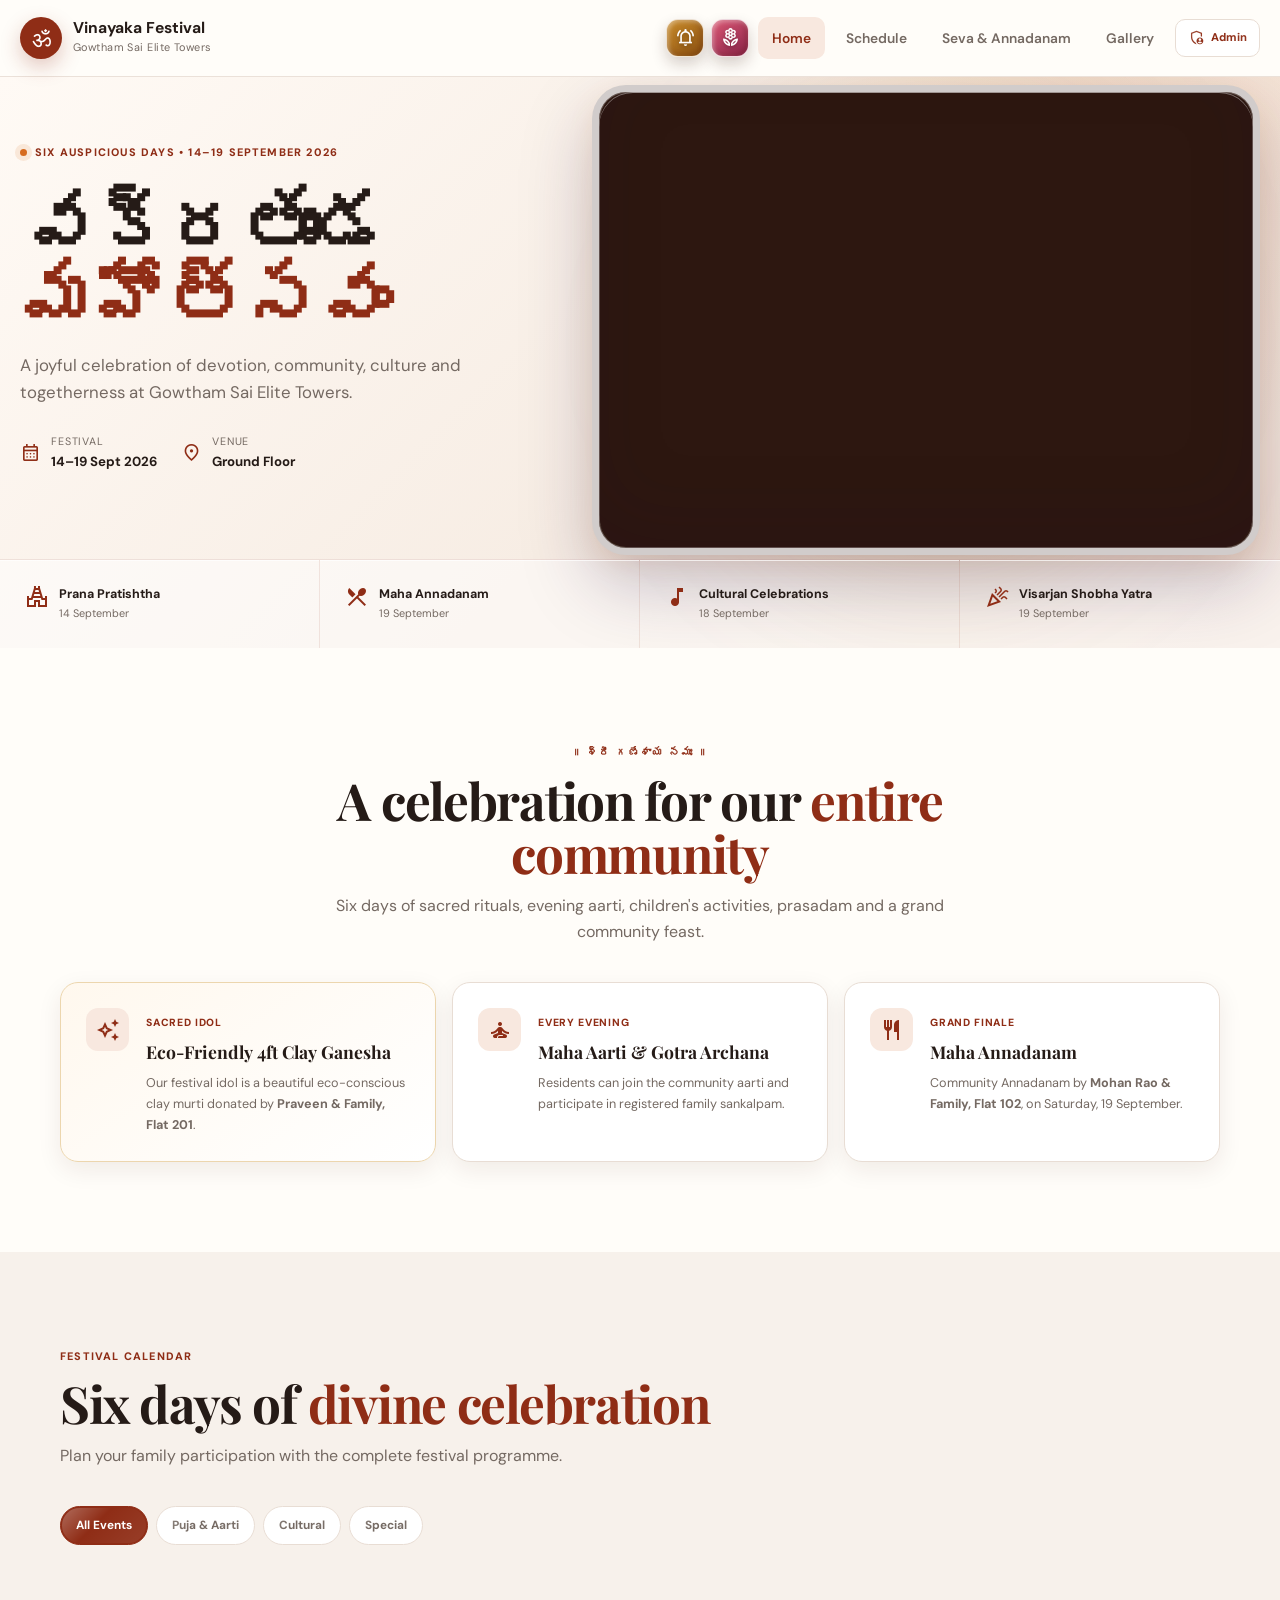
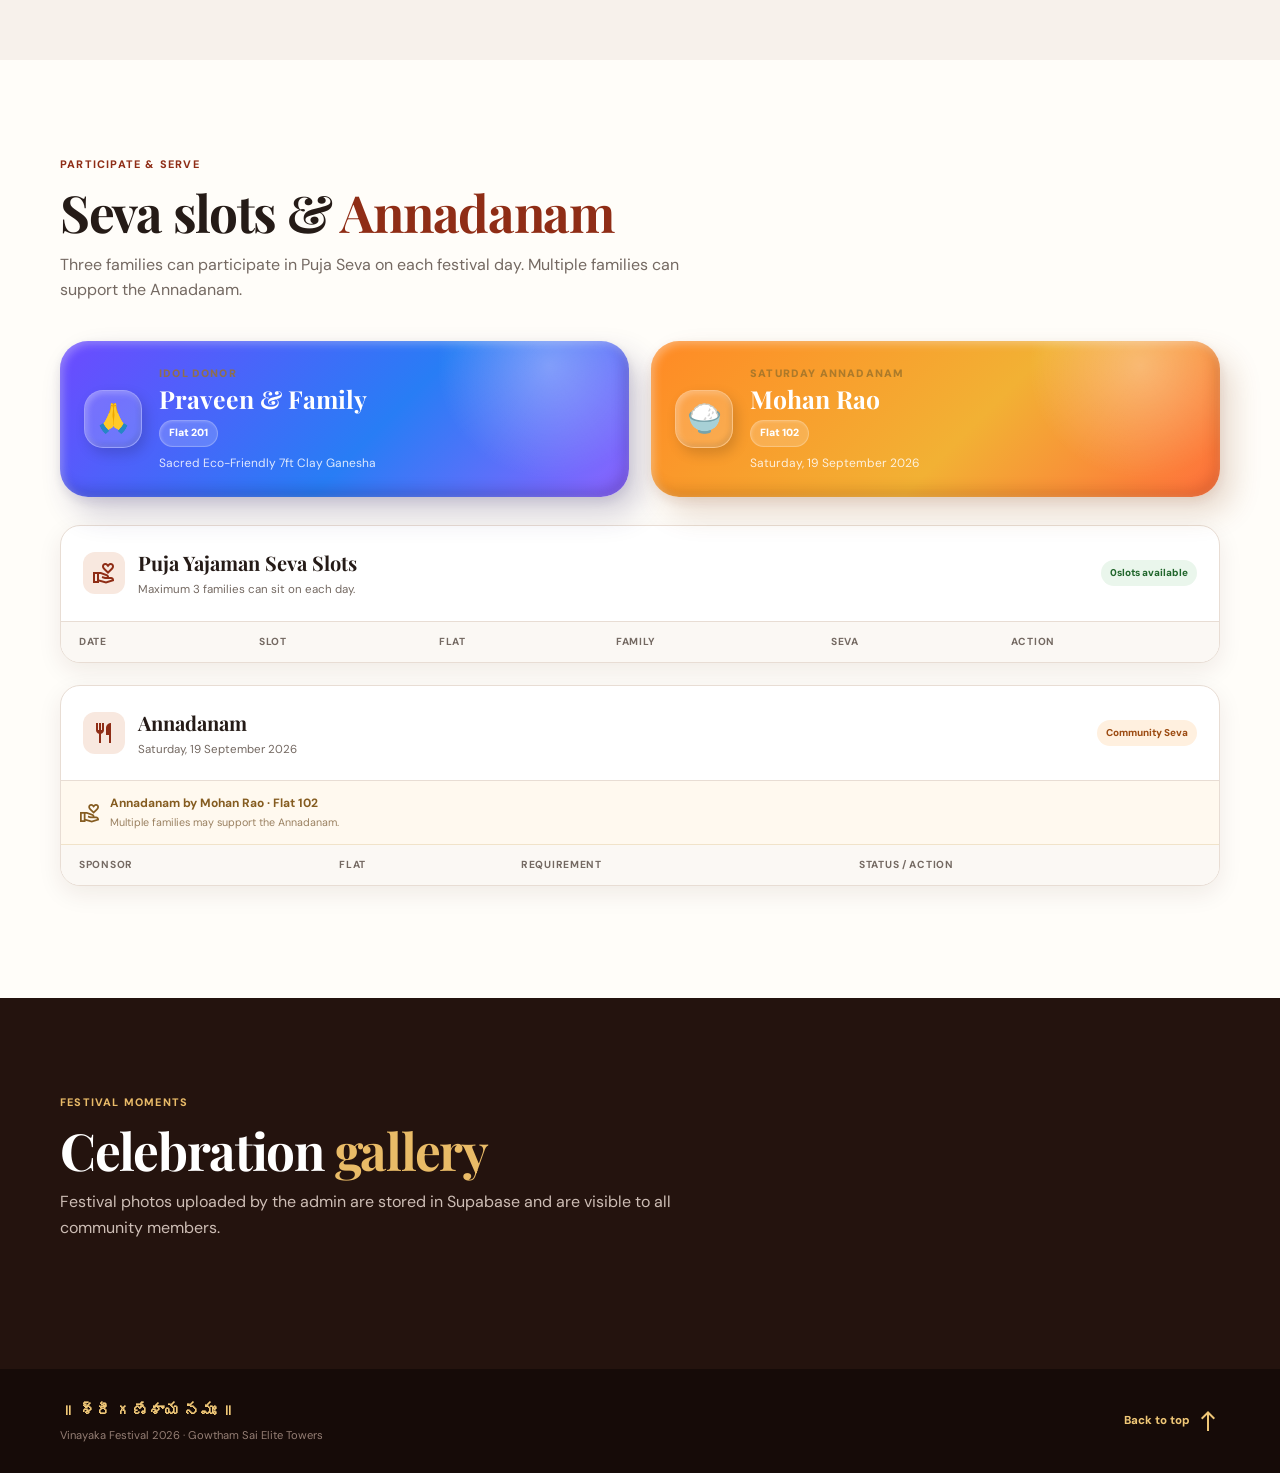
==== commit b35b0144: "Update contributor name in index.html" ====
--- a/index.html
+++ b/index.html
@@ -318,7 +318,7 @@
 
         <p>
           Community Annadanam by
-          <strong>Mohan Rao, Flat 102</strong>,
+          <strong>Mohan Rao & Family, Flat 102</strong>,
           on Saturday, 19 September.
         </p>
 
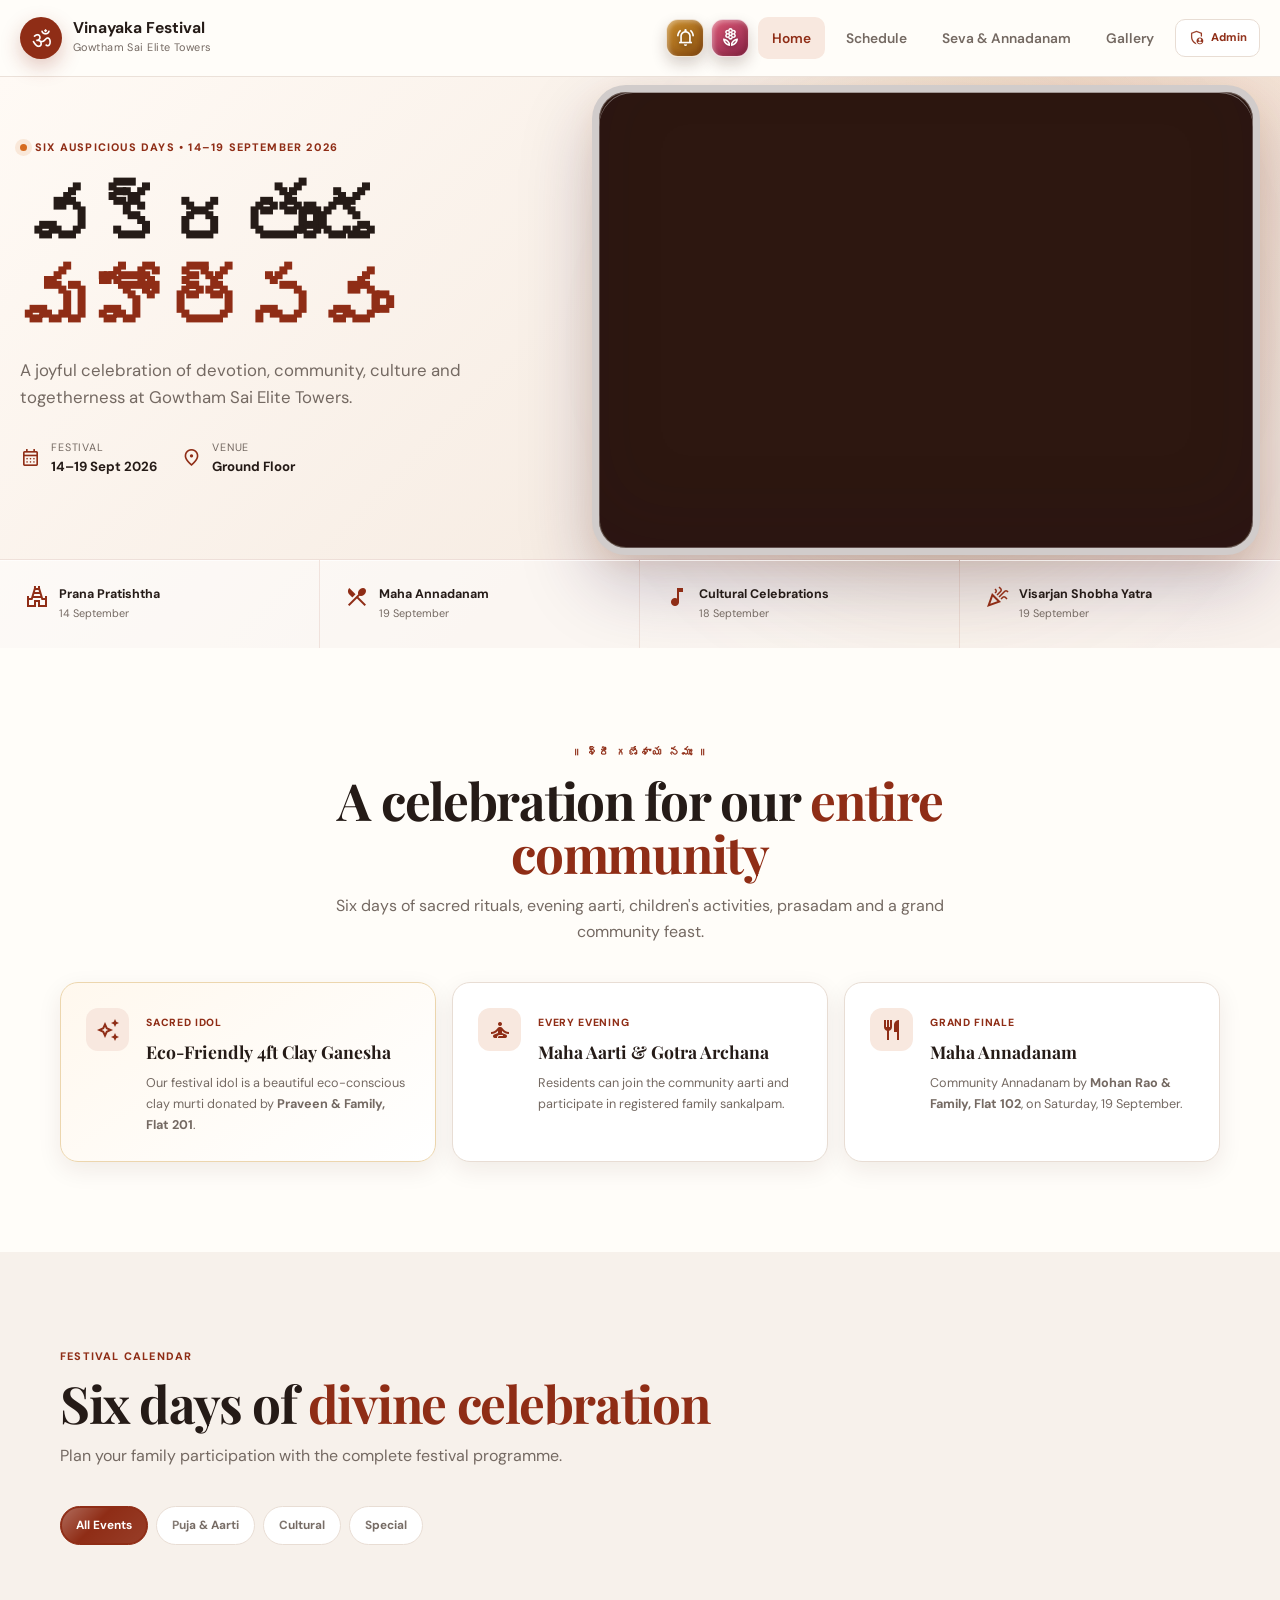
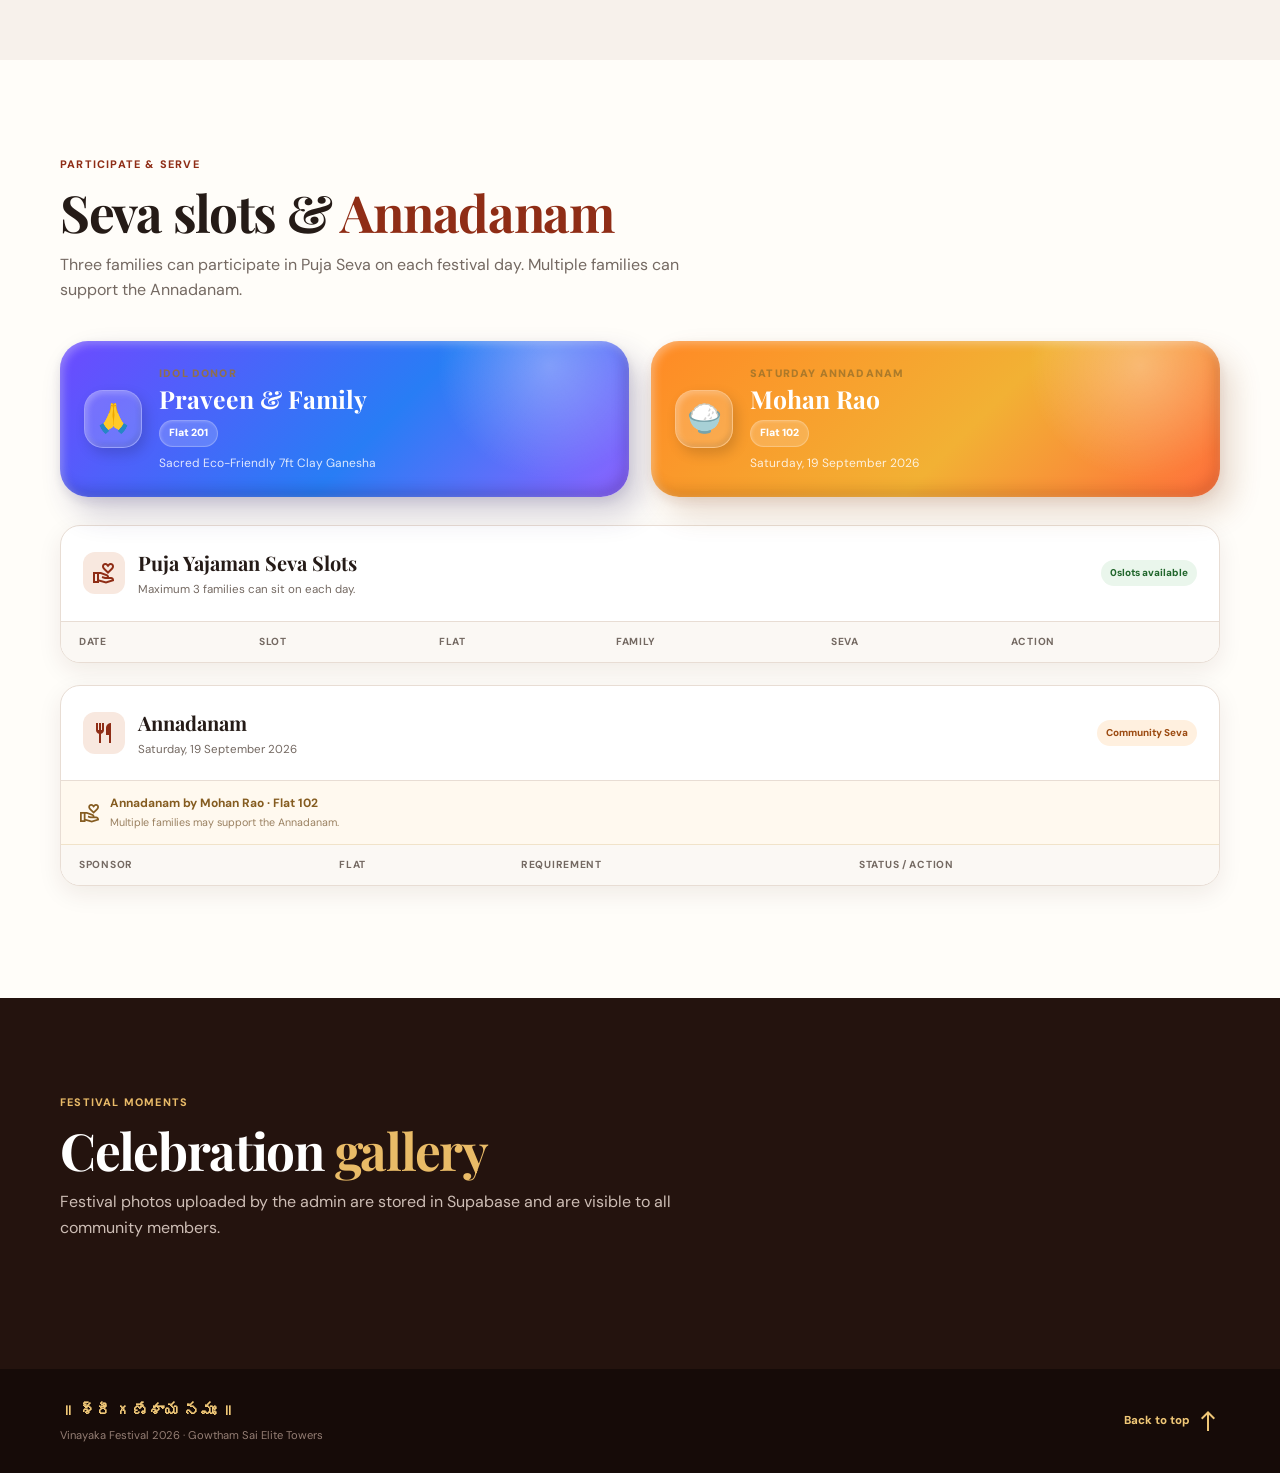
==== commit 259b6a49: "new files" ====
--- a/index.html
+++ b/index.html
@@ -1060,6 +1060,31 @@
       src=""
       alt="">
 
+    <video
+      id="modalVideo"
+      controls
+      playsinline
+      style="display:none;">
+    </video>
+
+    <button
+      id="lightboxPrevBtn"
+      class="lightbox-nav lightbox-nav-prev"
+      type="button"
+      onclick="showPreviousGalleryItem()"
+      aria-label="Previous gallery item">
+      <span class="material-symbols-outlined">chevron_left</span>
+    </button>
+
+    <button
+      id="lightboxNextBtn"
+      class="lightbox-nav lightbox-nav-next"
+      type="button"
+      onclick="showNextGalleryItem()"
+      aria-label="Next gallery item">
+      <span class="material-symbols-outlined">chevron_right</span>
+    </button>
+
 
     <div class="lightbox-caption">
 
@@ -1067,11 +1092,12 @@
 
       <button
         id="deleteLightboxBtn"
-        class="btn btn-danger-outline"
+        class="lightbox-delete"
         onclick="deleteCurrentLightboxPhoto()"
+        aria-label="Remove gallery item"
+        title="Remove gallery item"
         style="display:none;">
-
-        Remove Photo
+        <span class="material-symbols-outlined">delete</span>
 
       </button>
 
@@ -1105,10 +1131,10 @@
 
       <div>
 
-        <h3>Add Festival Photo</h3>
+        <h3>Add Festival Media</h3>
 
         <p>
-          Uploaded photos are visible to all members.
+          Uploaded photos and videos are visible to all members.
         </p>
 
       </div>
@@ -1120,12 +1146,12 @@
 
       <label>
 
-        Photo
+        Photo or video
 
         <input
           id="photoFileInput"
           type="file"
-          accept="image/jpeg,image/png,image/webp,image/gif"
+          accept="image/jpeg,image/png,image/webp,image/gif,video/mp4,video/webm,video/quicktime"
           required>
 
       </label>
@@ -1133,7 +1159,7 @@
 
       <label>
 
-        Photo title
+        Media title
 
         <input
           id="photoTitleInput"
@@ -1169,7 +1195,7 @@
         </span>
 
         <span>
-          Maximum recommended size: 5 MB per image.
+          Images (up to 5 MB) and videos (up to 50 MB) are supported.
         </span>
 
       </div>
@@ -1181,7 +1207,7 @@
           class="btn btn-primary"
           type="submit">
 
-          Upload Photo
+          Upload Media
 
         </button>
 
--- a/style.css
+++ b/style.css
@@ -313,6 +313,7 @@
 .hero-copy h1 span {
   color: var(--primary);
   display: block;
+  margin-top: .14em;
 }
 
 .hero-lead {
@@ -1426,6 +1427,22 @@
   transition: transform .5s ease;
 }
 
+.gallery-card video {
+  width: 100%;
+  height: 100%;
+  object-fit: cover;
+}
+
+.gallery-video-indicator {
+  position: absolute;
+  z-index: 3;
+  top: 14px;
+  left: 14px;
+  color: #fff;
+  font-size: 32px;
+  filter: drop-shadow(0 2px 4px rgba(0,0,0,.55));
+}
+
 .gallery-card:hover img {
   transform: scale(1.06);
 }
@@ -1925,7 +1942,8 @@
   box-shadow: var(--shadow-lg);
 }
 
-.lightbox-card > img {
+.lightbox-card > img,
+.lightbox-card > video {
   max-width: 90vw;
 
   max-height: 78vh;
@@ -1937,6 +1955,57 @@
   object-fit: contain;
 
   margin: auto;
+}
+
+.lightbox-card > video {
+  display: block;
+  background: #000;
+}
+
+.lightbox-nav,
+.lightbox-delete {
+  position: absolute;
+  z-index: 4;
+  display: grid;
+  place-items: center;
+  border: 0;
+  color: #fff;
+  cursor: pointer;
+}
+
+.lightbox-nav {
+  top: 50%;
+  width: 44px;
+  height: 44px;
+  border-radius: 50%;
+  background: rgba(0,0,0,.58);
+  transform: translateY(-50%);
+}
+
+.lightbox-nav:hover,
+.lightbox-delete:hover {
+  background: rgba(110,20,15,.9);
+}
+
+.lightbox-nav-prev { left: 14px; }
+.lightbox-nav-next { right: 14px; }
+
+.lightbox-delete {
+  position: static;
+  width: 36px;
+  height: 36px;
+  flex: 0 0 auto;
+  border-radius: 9px;
+  background: rgba(110,20,15,.8);
+}
+
+@media (max-width: 600px) {
+  .lightbox-nav {
+    width: 38px;
+    height: 38px;
+  }
+  .lightbox-nav-prev { left: 8px; }
+  .lightbox-nav-next { right: 8px; }
 }
 
 .lightbox-card .modal-close {
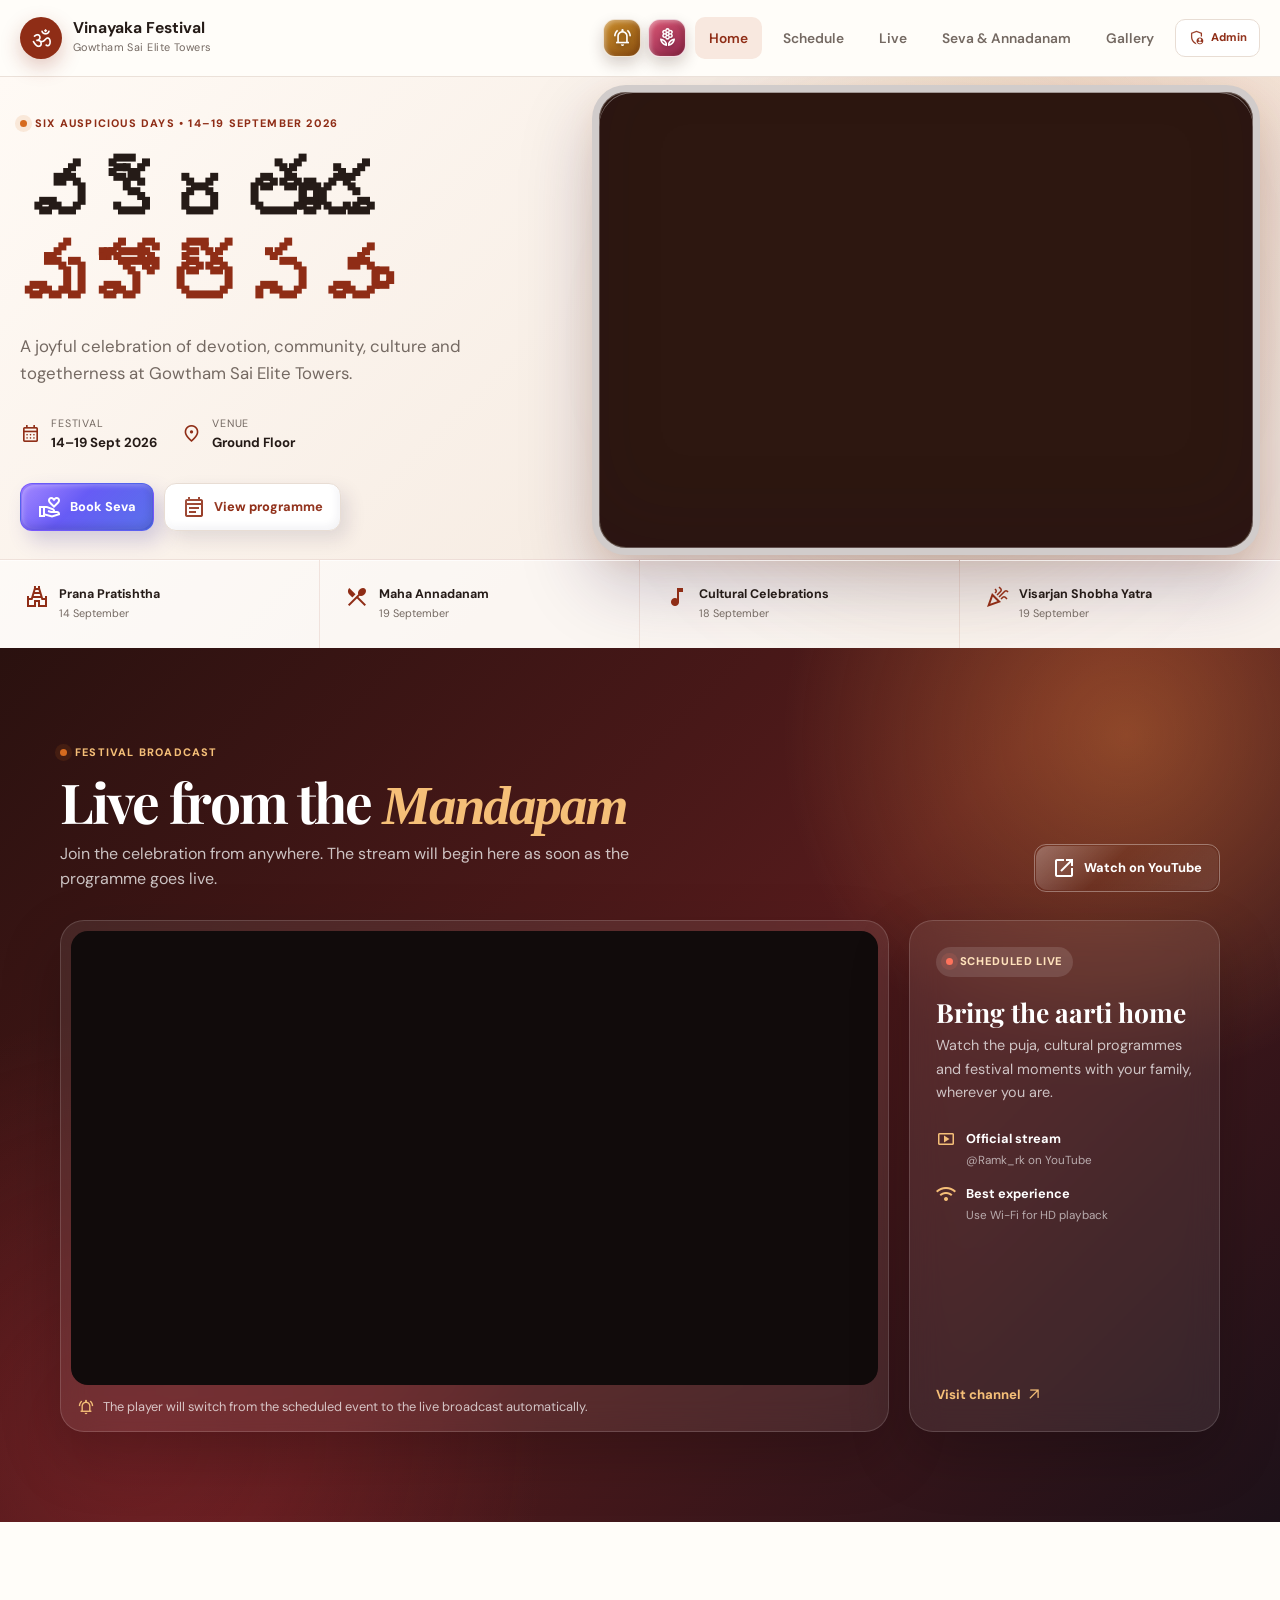
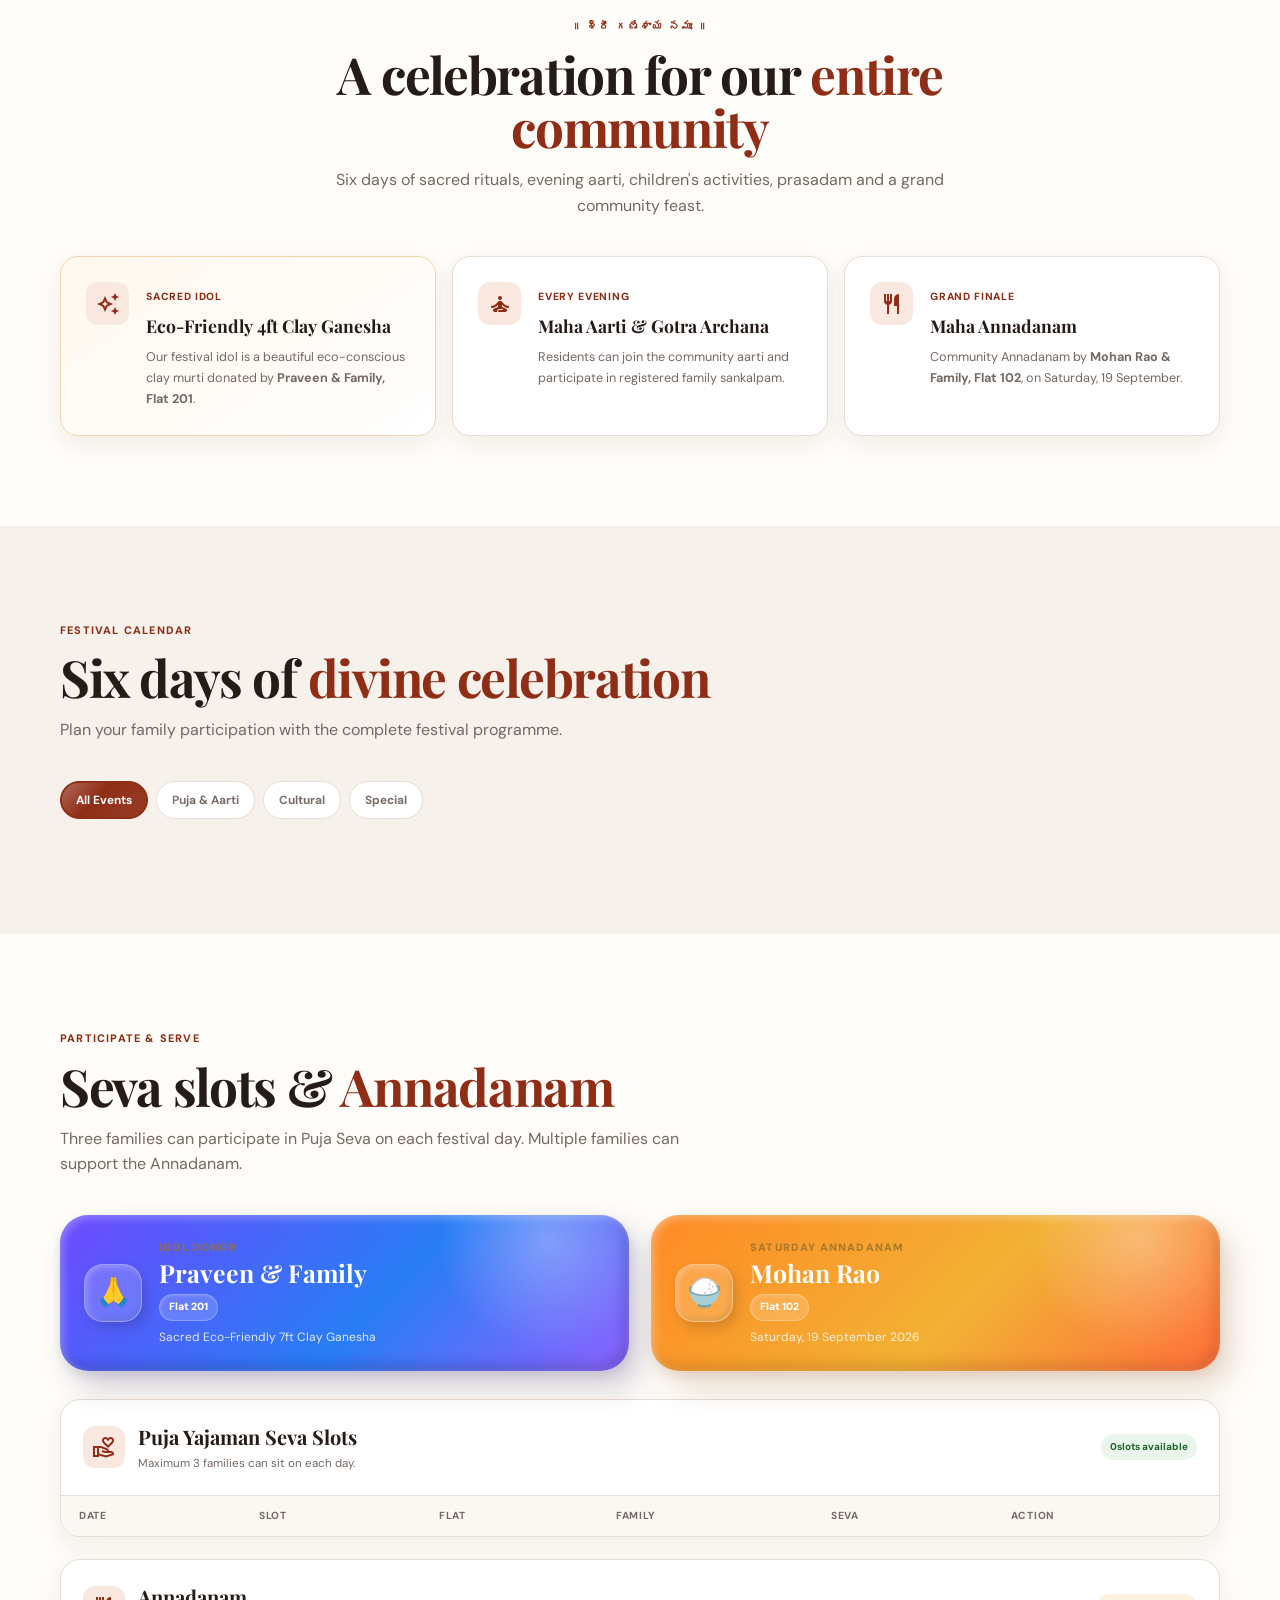
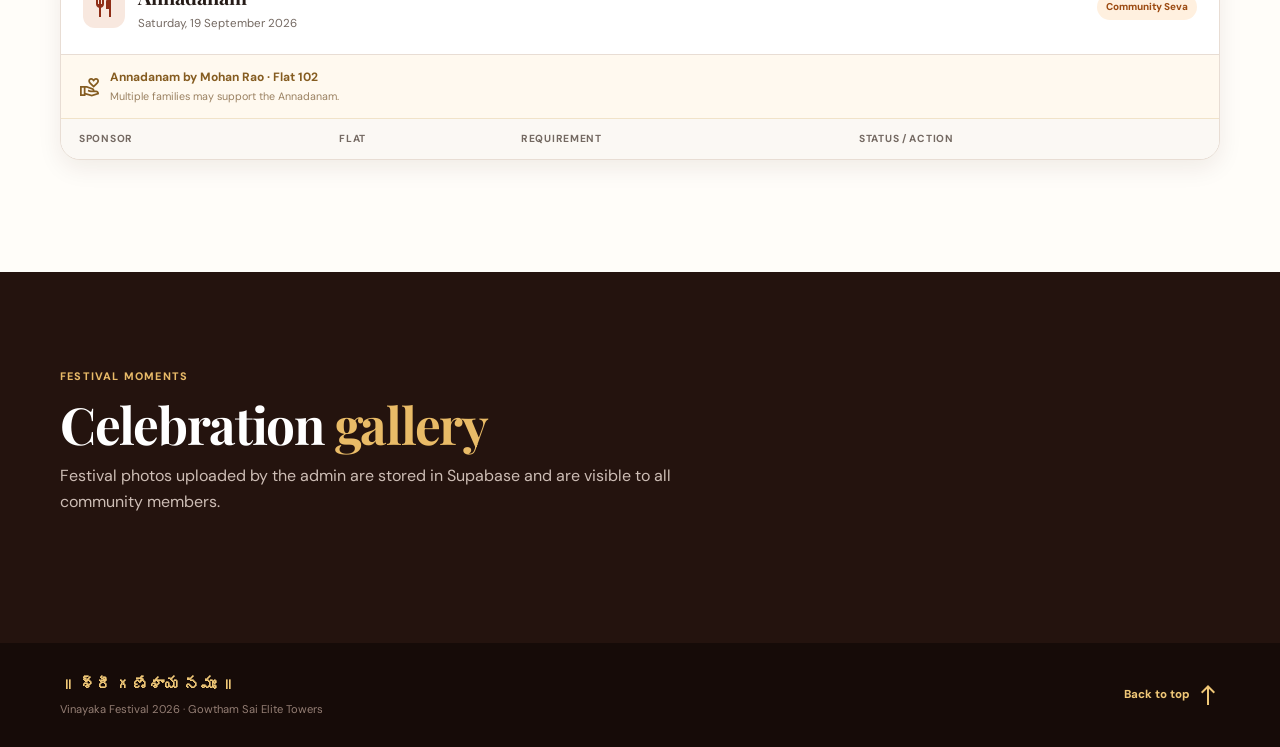
==== commit 6d276cdb: "from codes" ====
--- a/index.html
+++ b/index.html
@@ -54,6 +54,7 @@
 
       <a class="nav-link active" href="#home">Home</a>
       <a class="nav-link" href="#schedule">Schedule</a>
+      <a class="nav-link" href="#live">Live</a>
       <a class="nav-link" href="#puja-annadanam">Seva & Annadanam</a>
       <a class="nav-link" href="#gallery">Gallery</a>
 
@@ -95,6 +96,7 @@
 
     <a href="#home">Home</a>
     <a href="#schedule">Schedule</a>
+    <a href="#live">Live</a>
     <a href="#puja-annadanam">Seva & Annadanam</a>
     <a href="#gallery">Gallery</a>
 
@@ -162,6 +164,17 @@
 
       </div>
 
+      <div class="hero-actions">
+        <a class="btn btn-primary" href="#puja-annadanam">
+          <span class="material-symbols-outlined">volunteer_activism</span>
+          Book Seva
+        </a>
+
+        <a class="btn btn-light" href="#schedule">
+          <span class="material-symbols-outlined">event_note</span>
+          View programme
+        </a>
+      </div>
 
 
     </div>
@@ -230,6 +243,71 @@
       <small>19 September</small>
     </div>
 
+  </div>
+
+</section>
+
+
+<!-- ================= LIVE ================= -->
+
+<section id="live" class="live-section section" aria-labelledby="liveTitle">
+
+  <div class="live-section-heading">
+    <div>
+      <span class="section-kicker live-kicker">
+        <span class="live-dot"></span>
+        Festival broadcast
+      </span>
+      <h2 id="liveTitle">Live from the <em>Mandapam</em></h2>
+      <p>
+        Join the celebration from anywhere. The stream will begin here as soon as the programme goes live.
+      </p>
+    </div>
+
+    <a class="btn btn-outline-light live-youtube-link"
+      href="https://www.youtube.com/watch?v=rhujtNT1TZk"
+      target="_blank"
+      rel="noopener noreferrer">
+      <span class="material-symbols-outlined">open_in_new</span>
+      Watch on YouTube
+    </a>
+  </div>
+
+  <div class="live-grid">
+    <div class="live-player-card">
+      <div class="live-player-frame">
+        <iframe
+          src="https://www.youtube-nocookie.com/embed/rhujtNT1TZk?rel=0"
+          title="Vinayaka Festival 2026 live broadcast"
+          loading="lazy"
+          allow="accelerometer; autoplay; clipboard-write; encrypted-media; gyroscope; picture-in-picture; web-share"
+          allowfullscreen>
+        </iframe>
+      </div>
+      <p class="live-player-note">
+        <span class="material-symbols-outlined">notifications_active</span>
+        The player will switch from the scheduled event to the live broadcast automatically.
+      </p>
+    </div>
+
+    <aside class="live-sidecard" aria-label="Live broadcast information">
+      <span class="live-status"><span></span> Scheduled live</span>
+      <h3>Bring the aarti home</h3>
+      <p>Watch the puja, cultural programmes and festival moments with your family, wherever you are.</p>
+      <div class="live-detail-list">
+        <div>
+          <span class="material-symbols-outlined">smart_display</span>
+          <span><strong>Official stream</strong><small>@Ramk_rk on YouTube</small></span>
+        </div>
+        <div>
+          <span class="material-symbols-outlined">wifi</span>
+          <span><strong>Best experience</strong><small>Use Wi-Fi for HD playback</small></span>
+        </div>
+      </div>
+      <a class="live-channel-link" href="https://www.youtube.com/@Ramk_rk" target="_blank" rel="noopener noreferrer">
+        Visit channel <span class="material-symbols-outlined">arrow_outward</span>
+      </a>
+    </aside>
   </div>
 
 </section>
--- a/style.css
+++ b/style.css
@@ -3638,3 +3638,244 @@
     margin-right: 8px !important;
   }
 }
+
+
+/* =========================================================
+   LIVE BROADCAST
+   ========================================================= */
+
+.live-section {
+  position: relative;
+  overflow: hidden;
+  color: #fff;
+  background:
+    radial-gradient(circle at 88% 10%, rgba(244, 145, 64, .38), transparent 25%),
+    radial-gradient(circle at 10% 90%, rgba(183, 46, 58, .30), transparent 30%),
+    linear-gradient(135deg, #2a110f 0%, #551b1c 52%, #1d1119 100%);
+}
+
+.live-section::before {
+  content: "";
+  position: absolute;
+  inset: 0;
+  pointer-events: none;
+  opacity: .32;
+  background-image: radial-gradient(rgba(255, 255, 255, .42) .6px, transparent .6px);
+  background-size: 18px 18px;
+  mask-image: linear-gradient(to bottom, #000, transparent 75%);
+}
+
+.live-section > * {
+  position: relative;
+}
+
+.live-section-heading {
+  display: flex;
+  align-items: end;
+  justify-content: space-between;
+  gap: 28px;
+  margin-bottom: 28px;
+}
+
+.live-section .section-kicker {
+  color: #f5bf78;
+}
+
+.live-section h2 {
+  max-width: 680px;
+  margin: 10px 0 8px;
+  color: #fff;
+  font-family: var(--font-display);
+  font-size: clamp(2.15rem, 4.3vw, 3.8rem);
+  letter-spacing: -.035em;
+  line-height: 1;
+}
+
+.live-section h2 em {
+  color: #f5bf78;
+}
+
+.live-section-heading p {
+  max-width: 620px;
+  margin: 0;
+  color: rgba(255, 255, 255, .74);
+}
+
+.live-youtube-link {
+  flex: 0 0 auto;
+  min-width: max-content;
+}
+
+.live-grid {
+  display: grid;
+  grid-template-columns: minmax(0, 1.65fr) minmax(260px, .62fr);
+  gap: 20px;
+  align-items: stretch;
+}
+
+.live-player-card,
+.live-sidecard {
+  border: 1px solid rgba(255, 255, 255, .15);
+  border-radius: 24px;
+  background: rgba(255, 255, 255, .08);
+  box-shadow: 0 24px 60px rgba(0, 0, 0, .22);
+  backdrop-filter: blur(16px);
+}
+
+.live-player-card {
+  padding: 10px;
+}
+
+.live-player-frame {
+  position: relative;
+  overflow: hidden;
+  aspect-ratio: 16 / 9;
+  border-radius: 17px;
+  background: #110b0b;
+}
+
+.live-player-frame iframe {
+  display: block;
+  width: 100%;
+  height: 100%;
+  border: 0;
+}
+
+.live-player-note {
+  display: flex;
+  align-items: center;
+  gap: 8px;
+  margin: 12px 6px 4px;
+  color: rgba(255, 255, 255, .72);
+  font-size: .8rem;
+}
+
+.live-player-note .material-symbols-outlined {
+  color: #f5bf78;
+  font-size: 18px;
+}
+
+.live-sidecard {
+  display: flex;
+  flex-direction: column;
+  padding: 26px;
+}
+
+.live-status {
+  display: inline-flex;
+  align-items: center;
+  gap: 7px;
+  width: fit-content;
+  padding: 6px 10px;
+  border-radius: 999px;
+  background: rgba(255, 255, 255, .12);
+  color: #ffe2bc;
+  font-size: .7rem;
+  font-weight: 800;
+  letter-spacing: .06em;
+  text-transform: uppercase;
+}
+
+.live-status > span {
+  width: 7px;
+  height: 7px;
+  border-radius: 50%;
+  background: #ff735c;
+  box-shadow: 0 0 0 5px rgba(255, 115, 92, .13);
+}
+
+.live-sidecard h3 {
+  margin: 22px 0 8px;
+  color: #fff;
+  font-family: var(--font-display);
+  font-size: 1.65rem;
+  line-height: 1.05;
+}
+
+.live-sidecard > p {
+  margin: 0;
+  color: rgba(255, 255, 255, .72);
+  font-size: .9rem;
+}
+
+.live-detail-list {
+  display: grid;
+  gap: 14px;
+  margin: 25px 0;
+}
+
+.live-detail-list > div {
+  display: flex;
+  gap: 10px;
+  align-items: flex-start;
+}
+
+.live-detail-list > div > .material-symbols-outlined {
+  color: #f5bf78;
+  font-size: 20px;
+}
+
+.live-detail-list strong,
+.live-detail-list small {
+  display: block;
+}
+
+.live-detail-list strong {
+  color: #fff;
+  font-size: .8rem;
+}
+
+.live-detail-list small {
+  margin-top: 2px;
+  color: rgba(255, 255, 255, .61);
+  font-size: .73rem;
+}
+
+.live-channel-link {
+  display: inline-flex;
+  align-items: center;
+  gap: 5px;
+  width: fit-content;
+  margin-top: auto;
+  color: #f5bf78;
+  font-size: .82rem;
+  font-weight: 800;
+}
+
+.live-channel-link .material-symbols-outlined {
+  font-size: 17px;
+  transition: transform .2s ease;
+}
+
+.live-channel-link:hover .material-symbols-outlined {
+  transform: translate(2px, -2px);
+}
+
+@media (max-width: 760px) {
+  .live-section-heading {
+    display: block;
+  }
+
+  .live-youtube-link {
+    margin-top: 20px;
+  }
+
+  .live-grid {
+    grid-template-columns: 1fr;
+  }
+
+  .live-sidecard {
+    min-height: 0;
+  }
+}
+
+@media (prefers-reduced-motion: reduce) {
+  *,
+  *::before,
+  *::after {
+    scroll-behavior: auto !important;
+    transition-duration: .01ms !important;
+    animation-duration: .01ms !important;
+    animation-iteration-count: 1 !important;
+  }
+}
